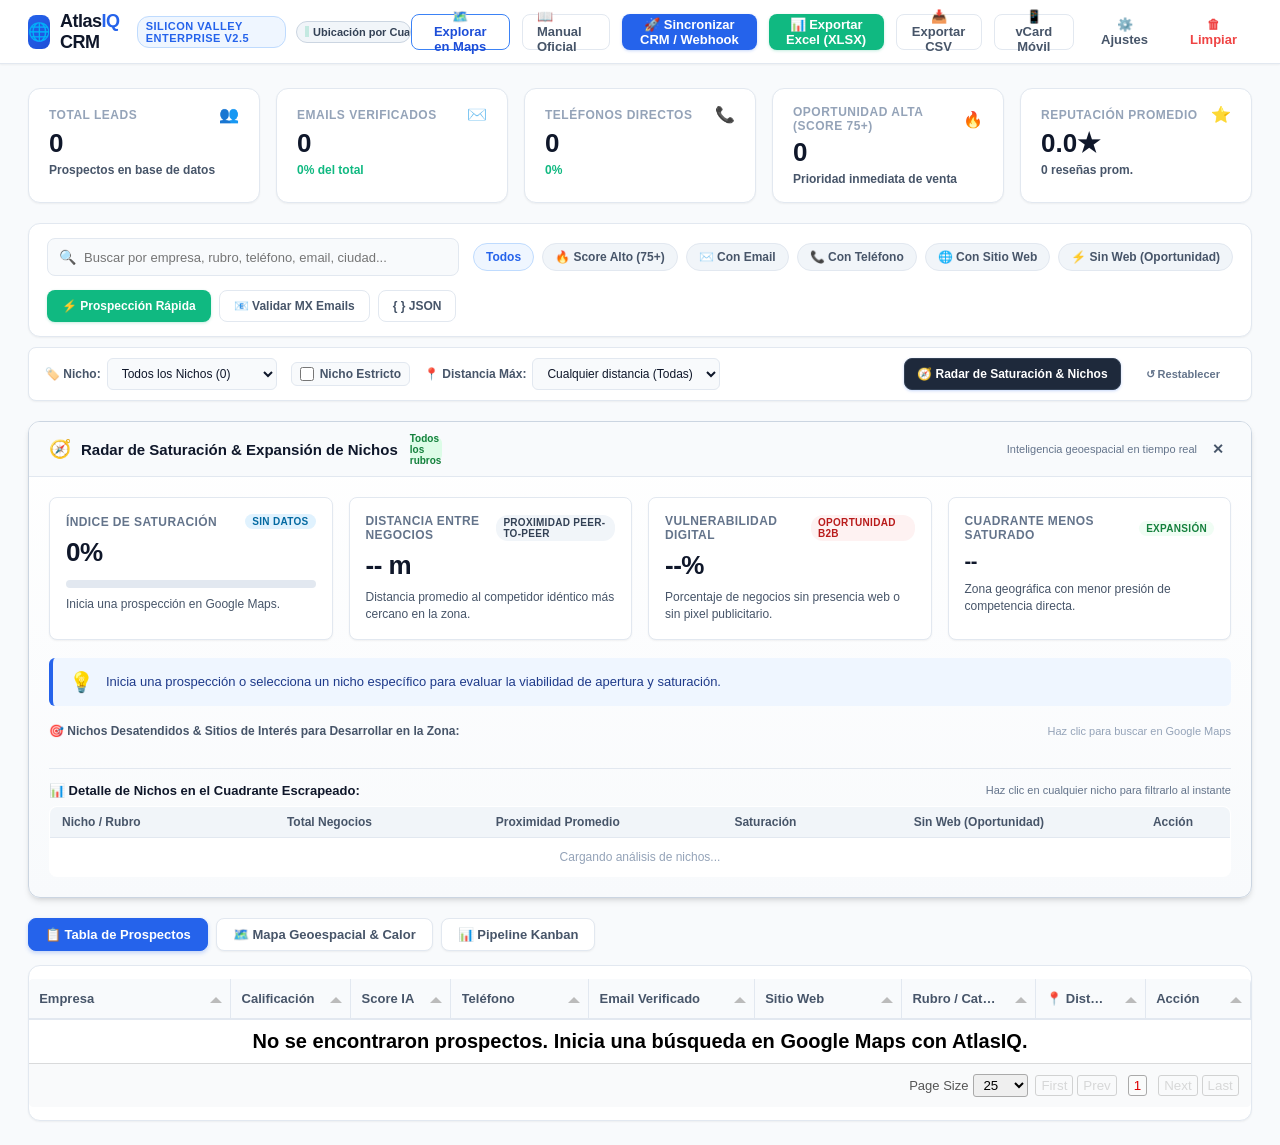
==== dashboard.html @ 6f446b25 "feat(crm): implement 5 enterprise features (leaflet map, kanban pipeline, speed outreach queue, live" ====
<!DOCTYPE html>
<html lang="es">

<head>
    <meta charset="utf-8" />
    <meta name="viewport" content="width=device-width, initial-scale=1.0" />
    <title>AtlasIQ Enterprise CRM – Silicon Valley Grade B2B Intelligence</title>
    <link href="lib/tabulator/css/semantic-ui/tabulator_semantic-ui.min.css" rel="stylesheet" />
    <link href="lib/leaflet/leaflet.css" rel="stylesheet" />
    <link href="css/dashboard.css" rel="stylesheet" />
    <script src="lib/jquery-3.1.1.min.js"></script>
    <script src="lib/tabulator/js/tabulator.min.js"></script>
    <script src="lib/xlsx.full.min.js"></script>
    <script src="lib/leaflet/leaflet.js"></script>
    <script src="lib/leaflet/leaflet-heat.js"></script>
    <script src="lib/jspdf/jspdf.umd.min.js"></script>
    <script src="js/util.js"></script>
</head>

<body>
    <!-- TOP NAVBAR -->
    <header class="tl-navbar">
        <div class="tl-nav-brand">
            <div class="tl-brand-icon">🌐</div>
            <div class="tl-brand-title">Atlas<span>IQ</span> CRM</div>
            <span class="tl-nav-badge">Silicon Valley Enterprise v2.5</span>
            <div class="tl-user-location-badge" id="header-user-location" title="Ubicación geográfica detectada">
                <span class="tl-loc-dot"></span>
                <span id="user-location-text">Detectando ubicación...</span>
            </div>
        </div>
        <div class="tl-nav-actions">
            <button id="btn-open-maps-search" class="tl-btn tl-btn-outline" style="border-color: #3b82f6; color: #1d4ed8;" title="Abrir Google Maps para prospectar en esta zona">
                🗺️ Explorar en Maps
            </button>
            <a href="index.html" target="_blank" class="tl-btn tl-btn-outline" style="text-decoration: none;" title="Abrir Guía y Manual Oficial">
                📖 Manual Oficial
            </a>
            <button id="btn-sync-webhook" class="tl-btn tl-btn-primary" title="Enviar prospectos a Zapier / Make / HubSpot">
                🚀 Sincronizar CRM / Webhook
            </button>
            <button id="btn-export-xlsx" class="tl-btn tl-btn-success">
                📊 Exportar Excel (XLSX)
            </button>
            <button id="btn-export-csv" class="tl-btn tl-btn-outline">
                📥 Exportar CSV
            </button>
            <button id="btn-export-vcard" class="tl-btn tl-btn-outline" title="Exportar contactos a la agenda del móvil (.vcf)">
                📱 vCard Móvil
            </button>
            <button id="btn-settings" class="tl-btn tl-btn-ghost" title="Configurar Webhook y Ajustes">
                ⚙️ Ajustes
            </button>
            <button id="btn-clear-data" class="tl-btn tl-btn-ghost" style="color: #ef4444;" title="Vaciar base de datos">
                🗑 Limpiar
            </button>
        </div>
    </header>

    <!-- MAIN DASHBOARD CONTENT -->
    <main class="tl-main-container">
        <!-- KPI METRICS GRID -->
        <section class="tl-kpi-grid">
            <div class="tl-kpi-card">
                <div class="tl-kpi-header">
                    <span class="tl-kpi-label">Total Leads</span>
                    <span class="tl-kpi-icon">👥</span>
                </div>
                <div class="tl-kpi-value" id="kpi-total-leads">0</div>
                <div class="tl-kpi-sub">Prospectos en base de datos</div>
            </div>

            <div class="tl-kpi-card">
                <div class="tl-kpi-header">
                    <span class="tl-kpi-label">Emails Verificados</span>
                    <span class="tl-kpi-icon">✉️</span>
                </div>
                <div class="tl-kpi-value" id="kpi-total-emails">0</div>
                <div class="tl-kpi-sub highlight" id="kpi-email-pct">0% del total</div>
            </div>

            <div class="tl-kpi-card">
                <div class="tl-kpi-header">
                    <span class="tl-kpi-label">Teléfonos Directos</span>
                    <span class="tl-kpi-icon">📞</span>
                </div>
                <div class="tl-kpi-value" id="kpi-total-phones">0</div>
                <div class="tl-kpi-sub highlight" id="kpi-phone-pct">0% con WhatsApp/Llamada</div>
            </div>

            <div class="tl-kpi-card">
                <div class="tl-kpi-header">
                    <span class="tl-kpi-label">Oportunidad Alta (Score 75+)</span>
                    <span class="tl-kpi-icon">🔥</span>
                </div>
                <div class="tl-kpi-value" id="kpi-high-score">0</div>
                <div class="tl-kpi-sub">Prioridad inmediata de venta</div>
            </div>

            <div class="tl-kpi-card">
                <div class="tl-kpi-header">
                    <span class="tl-kpi-label">Reputación Promedio</span>
                    <span class="tl-kpi-icon">⭐</span>
                </div>
                <div class="tl-kpi-value" id="kpi-avg-rating">0.0★</div>
                <div class="tl-kpi-sub" id="kpi-avg-reviews">0 reseñas promedio</div>
            </div>
        </section>

        <!-- TOOLBAR & FILTERS -->
        <section class="tl-toolbar">
            <div class="tl-search-box">
                <span class="tl-search-icon">🔍</span>
                <input type="text" id="filter-search" class="tl-search-input" placeholder="Buscar por empresa, rubro, teléfono, email, ciudad..." />
            </div>

            <div class="tl-filter-chips">
                <span class="tl-chip active" data-filter="all">Todos</span>
                <span class="tl-chip" data-filter="high-score">🔥 Score Alto (75+)</span>
                <span class="tl-chip" data-filter="has-email">✉️ Con Email</span>
                <span class="tl-chip" data-filter="has-phone">📞 Con Teléfono</span>
                <span class="tl-chip" data-filter="has-website">🌐 Con Sitio Web</span>
                <span class="tl-chip" data-filter="no-website">⚡ Sin Web (Oportunidad)</span>
            </div>

            <div class="tl-toolbar-actions">
                <button id="btn-start-speed-outreach" class="tl-btn tl-btn-success" style="height: 32px; font-size: 12px; font-weight: 700;" title="Iniciar sesión de prospección guiada por WhatsApp">
                    ⚡ Prospección Rápida
                </button>
                <button id="btn-verify-all-emails" class="tl-btn tl-btn-outline" style="height: 32px; font-size: 12px;" title="Verificar servidores de correo MX de los emails en vivo ($0 DoH Cloudflare)">
                    📧 Validar MX Emails
                </button>
                <button id="btn-export-json" class="tl-btn tl-btn-outline" style="height: 32px; font-size: 12px;">
                    { } JSON
                </button>
            </div>
        </section>

        <!-- GRANULAR INTELLIGENCE FILTER ROW -->
        <section class="tl-filter-row-secondary">
            <div class="tl-filter-group-left">
                <div style="display: flex; align-items: center; gap: 6px;">
                    <label for="filter-niche" style="font-size: 12px; font-weight: 700; color: #475569;">🏷️ Nicho:</label>
                    <select id="filter-niche" class="tl-select-filter" style="min-width: 170px;">
                        <option value="all" selected>Todos los Nichos (Todos)</option>
                    </select>
                </div>

                <label class="tl-checkbox-label" title="Coincidencia estricta y exacta por rubro/categoría principal">
                    <input type="checkbox" id="check-strict-niche" />
                    <span>Nicho Estricto</span>
                </label>

                <div style="display: flex; align-items: center; gap: 6px;">
                    <label for="filter-distance" style="font-size: 12px; font-weight: 700; color: #475569;">📍 Distancia Máx:</label>
                    <select id="filter-distance" class="tl-select-filter">
                        <option value="all" selected>Cualquier distancia (Todas)</option>
                        <option value="1">&lt; 1 km (Hiper-local)</option>
                        <option value="3">&lt; 3 km (Sector)</option>
                        <option value="5">&lt; 5 km (Comuna/Zona)</option>
                        <option value="10">&lt; 10 km (Ciudad)</option>
                        <option value="25">&lt; 25 km (Metropolitano)</option>
                    </select>
                </div>
            </div>

            <div class="tl-filter-group-right">
                <button id="btn-toggle-saturation" class="tl-btn tl-btn-primary" style="height: 32px; font-size: 12px; padding: 0 12px; background: #1e293b; border-color: #334155;">
                    🧭 Radar de Saturación & Nichos
                </button>
                <button id="btn-reset-filters" class="tl-btn tl-btn-ghost" style="height: 32px; font-size: 11px; color: #64748b;" title="Restablecer todos los filtros">
                    ↺ Restablecer
                </button>
            </div>
        </section>

        <!-- MARKET SATURATION & NICHE INTELLIGENCE RADAR (COLLAPSIBLE / TOGGLEABLE) -->
        <section class="tl-saturation-section" id="market-saturation-panel">
            <div class="tl-saturation-header">
                <div class="tl-sat-title-box">
                    <span style="font-size: 18px;">🧭</span>
                    <div class="tl-sat-title">Radar de Saturación & Expansión de Nichos <span class="tl-badge-score tl-score-high" id="sat-target-badge" style="font-size: 10px; margin-left: 6px;">Todos los rubros</span></div>
                </div>
                <div style="display: flex; align-items: center; gap: 8px;">
                    <span style="font-size: 11px; color: #64748b;" id="sat-updated-label">Inteligencia geoespacial en tiempo real</span>
                    <button id="btn-close-saturation" class="tl-btn tl-btn-ghost" style="height: 26px; font-size: 14px; padding: 0 6px;">✕</button>
                </div>
            </div>

            <div class="tl-sat-body">
                <!-- METRIC CARDS -->
                <div class="tl-sat-grid">
                    <!-- Gauge Card -->
                    <div class="tl-sat-card">
                        <div class="tl-sat-card-header">
                            <span class="tl-sat-card-label">Índice de Saturación</span>
                            <span class="tl-sat-badge" id="sat-level-badge" style="background: #e0f2fe; color: #0369a1;">Analizando...</span>
                        </div>
                        <div class="tl-sat-val-lg" id="sat-score-val">--%</div>
                        <div class="tl-sat-meter-bar">
                            <div class="tl-sat-meter-fill" id="sat-meter-fill" style="width: 0%; background: #2563eb;"></div>
                        </div>
                        <div class="tl-sat-subtext" id="sat-density-sub">Calculando densidad y proximidad entre competidores...</div>
                    </div>

                    <!-- Proximity Card ("Distancia del uno al otro") -->
                    <div class="tl-sat-card">
                        <div class="tl-sat-card-header">
                            <span class="tl-sat-card-label">Distancia Entre Negocios</span>
                            <span class="tl-sat-badge" style="background: #f1f5f9; color: #334155;">Proximidad Peer-to-Peer</span>
                        </div>
                        <div class="tl-sat-val-lg" id="sat-peer-dist-val">-- m</div>
                        <div class="tl-sat-subtext" id="sat-peer-dist-sub">Distancia promedio al competidor idéntico más cercano en la zona.</div>
                    </div>

                    <!-- Digital Vulnerability Card -->
                    <div class="tl-sat-card">
                        <div class="tl-sat-card-header">
                            <span class="tl-sat-card-label">Vulnerabilidad Digital</span>
                            <span class="tl-sat-badge" style="background: #fef2f2; color: #b91c1c;">Oportunidad B2B</span>
                        </div>
                        <div class="tl-sat-val-lg" id="sat-vuln-val">--%</div>
                        <div class="tl-sat-subtext" id="sat-vuln-sub">Porcentaje de negocios sin presencia web o sin pixel publicitario.</div>
                    </div>

                    <!-- Spatial Expansion Card -->
                    <div class="tl-sat-card">
                        <div class="tl-sat-card-header">
                            <span class="tl-sat-card-label">Cuadrante Menos Saturado</span>
                            <span class="tl-sat-badge" style="background: #f0fdf4; color: #15803d;">Expansión</span>
                        </div>
                        <div class="tl-sat-val-lg" id="sat-quadrant-val" style="font-size: 20px;">--</div>
                        <div class="tl-sat-subtext" id="sat-quadrant-sub">Zona geográfica con menor presión de competencia directa.</div>
                    </div>
                </div>

                <!-- Strategic Advisory Box -->
                <div class="tl-sat-advice-box">
                    <span class="tl-sat-advice-icon">💡</span>
                    <div class="tl-sat-advice-text" id="sat-advice-text">
                        Inicia una prospección o selecciona un nicho específico para evaluar la viabilidad de apertura y saturación.
                    </div>
                </div>

                <!-- Opportunity Niches Radar -->
                <div>
                    <div style="font-size: 12px; font-weight: 700; color: #475569; margin-bottom: 6px; display: flex; align-items: center; justify-content: space-between;">
                        <span>🎯 Nichos Desatendidos & Sitios de Interés para Desarrollar en la Zona:</span>
                        <span style="font-size: 11px; color: #94a3b8; font-weight: normal;">Haz clic para buscar en Google Maps</span>
                    </div>
                    <div class="tl-opportunity-chips" id="sat-opportunity-chips">
                        <!-- Injected via JS -->
                    </div>
                </div>

                <!-- DETAILED NICHE BREAKDOWN TABLE IN CRM -->
                <div style="margin-top: 6px; border-top: 1px solid var(--border-color); padding-top: 14px;">
                    <div style="font-size: 13px; font-weight: 800; color: #0f172a; margin-bottom: 8px; display: flex; align-items: center; justify-content: space-between;">
                        <span>📊 Detalle de Nichos en el Cuadrante Escrapeado:</span>
                        <span style="font-size: 11px; color: #64748b; font-weight: normal;">Haz clic en cualquier nicho para filtrarlo al instante</span>
                    </div>
                    <div id="sat-niche-breakdown-container" style="overflow-x: auto;">
                        <table style="width: 100%; border-collapse: collapse; font-size: 12px; background: #fff; border-radius: 8px; overflow: hidden; border: 1px solid var(--border-color);">
                            <thead>
                                <tr style="background: #f1f5f9; text-align: left; color: #475569; font-weight: 700; border-bottom: 1px solid var(--border-color);">
                                    <th style="padding: 8px 12px;">Nicho / Rubro</th>
                                    <th style="padding: 8px 12px; text-align: center;">Total Negocios</th>
                                    <th style="padding: 8px 12px; text-align: center;">Proximidad Promedio</th>
                                    <th style="padding: 8px 12px; text-align: center;">Saturación</th>
                                    <th style="padding: 8px 12px; text-align: center;">Sin Web (Oportunidad)</th>
                                    <th style="padding: 8px 12px; text-align: center;">Acción</th>
                                </tr>
                            </thead>
                            <tbody id="sat-niche-tbody">
                                <tr><td colspan="6" style="padding: 12px; text-align: center; color: #94a3b8;">Cargando análisis de nichos...</td></tr>
                            </tbody>
                        </table>
                    </div>
                </div>
            </div>
        </section>

        <!-- FILTER SAFETY BANNER -->
        <div class="tl-filter-alert-banner" id="filter-reset-banner">
            <div>
                ⚠️ <strong>Filtros activos:</strong> Mostrando <span id="banner-filtered-count">0</span> de <span id="banner-total-count">0</span> prospectos. Si no ves los prospectos deseados, restablece los filtros.
            </div>
            <button id="banner-btn-reset" class="tl-btn tl-btn-outline" style="height: 26px; font-size: 11px; padding: 0 10px; border-color: #f59e0b; color: #b45309;">
                Restablecer Filtros
            </button>
        </div>

        <!-- VIEW NAVIGATION TABS -->
        <section class="tl-view-tabs" style="display: flex; gap: 8px; margin-bottom: -6px;">
            <button class="tl-view-tab active" id="tab-view-table">
                📋 Tabla de Prospectos
            </button>
            <button class="tl-view-tab" id="tab-view-map">
                🗺️ Mapa Geoespacial & Calor
            </button>
            <button class="tl-view-tab" id="tab-view-kanban">
                📊 Pipeline Kanban
            </button>
        </section>

        <!-- DATA TABLE VIEW -->
        <section class="tl-table-card" id="view-section-table">
            <div id="example-table"></div>
        </section>

        <!-- INTERACTIVE GEOMAP VIEW -->
        <section class="tl-map-card" id="view-section-map" style="display: none; background: #fff; border-radius: var(--radius-lg); border: 1.5px solid var(--border-color); padding: 16px; box-shadow: var(--shadow-md); position: relative;">
            <div style="display: flex; align-items: center; justify-content: space-between; margin-bottom: 12px; flex-wrap: wrap; gap: 10px;">
                <div style="display: flex; align-items: center; gap: 8px;">
                    <span style="font-size: 18px;">🗺️</span>
                    <strong style="font-size: 15px; color: #0f172a;">Radar Geoespacial y Concentración de Clientes</strong>
                    <span class="tl-badge-score tl-score-high" id="map-counter-badge" style="font-size: 11px;">0 Pines en mapa</span>
                </div>
                <div style="display: flex; align-items: center; gap: 12px;">
                    <label class="tl-checkbox-label" style="background: #fff;">
                        <input type="checkbox" id="check-map-heatmap" checked />
                        <span>🔥 Capa de Calor (Densidad)</span>
                    </label>
                    <label class="tl-checkbox-label" style="background: #fff;">
                        <input type="checkbox" id="check-map-markers" checked />
                        <span>📍 Pines de Prospectos</span>
                    </label>
                    <button id="btn-map-recenter" class="tl-btn tl-btn-outline" style="height: 30px; font-size: 12px; padding: 0 10px;">
                        🎯 Centrar en Zona
                    </button>
                </div>
            </div>
            <div id="atlasiq-map" style="height: 600px; width: 100%; border-radius: var(--radius-md); border: 1px solid var(--border-color); z-index: 10;"></div>
            <div style="display: flex; align-items: center; justify-content: space-between; margin-top: 10px; font-size: 11px; color: #64748b;">
                <div>
                    <strong>Leyenda de Oportunidad:</strong> 
                    <span style="color: #10b981; font-weight: 700; margin-left: 6px;">🟢 Score Alto (75+)</span> · 
                    <span style="color: #f59e0b; font-weight: 700; margin-left: 6px;">🟡 Score Medio (45-74)</span> · 
                    <span style="color: #64748b; font-weight: 700; margin-left: 6px;">⚪ Score Bajo (&lt;45)</span>
                </div>
                <div>Haz clic en cualquier pin para ver el diagnóstico y abrir WhatsApp</div>
            </div>
        </section>

        <!-- PIPELINE KANBAN VIEW -->
        <section class="tl-kanban-card" id="view-section-kanban" style="display: none; background: #fff; border-radius: var(--radius-lg); border: 1.5px solid var(--border-color); padding: 18px; box-shadow: var(--shadow-md);">
            <div style="display: flex; align-items: center; justify-content: space-between; margin-bottom: 16px; flex-wrap: wrap; gap: 10px;">
                <div style="display: flex; align-items: center; gap: 8px;">
                    <span style="font-size: 18px;">📊</span>
                    <strong style="font-size: 15px; color: #0f172a;">Pipeline de Ventas y Seguimiento de Leads (Kanban)</strong>
                    <span style="font-size: 12px; color: #64748b;">Arrastra los prospectos entre columnas para actualizar su estado de venta</span>
                </div>
                <div style="display: flex; gap: 8px;">
                    <button id="btn-kanban-reset-all" class="tl-btn tl-btn-outline" style="height: 28px; font-size: 11px; color: #64748b;" title="Mover todos los prospectos de nuevo a 'Nuevo Prospecto'">
                        ↺ Reiniciar Estados
                    </button>
                </div>
            </div>

            <!-- KANBAN BOARD COLUMNS -->
            <div class="tl-kanban-board" id="atlasiq-kanban-board">
                <!-- Column 1: Nuevo -->
                <div class="tl-kanban-col" data-stage="nuevo">
                    <div class="tl-kanban-col-header" style="border-top: 3px solid #3b82f6;">
                        <div style="display: flex; align-items: center; gap: 6px;">
                            <span>📥</span>
                            <span class="tl-kanban-col-title">Nuevo Prospecto</span>
                        </div>
                        <span class="tl-kanban-count" id="kanban-count-nuevo">0</span>
                    </div>
                    <div class="tl-kanban-cards-container" id="kanban-cards-nuevo" data-stage="nuevo"></div>
                </div>

                <!-- Column 2: Contactado -->
                <div class="tl-kanban-col" data-stage="contactado">
                    <div class="tl-kanban-col-header" style="border-top: 3px solid #f59e0b;">
                        <div style="display: flex; align-items: center; gap: 6px;">
                            <span>💬</span>
                            <span class="tl-kanban-col-title">Contactado</span>
                        </div>
                        <span class="tl-kanban-count" id="kanban-count-contactado">0</span>
                    </div>
                    <div class="tl-kanban-cards-container" id="kanban-cards-contactado" data-stage="contactado"></div>
                </div>

                <!-- Column 3: En Negociación -->
                <div class="tl-kanban-col" data-stage="negociacion">
                    <div class="tl-kanban-col-header" style="border-top: 3px solid #8b5cf6;">
                        <div style="display: flex; align-items: center; gap: 6px;">
                            <span>🤝</span>
                            <span class="tl-kanban-col-title">En Negociación</span>
                        </div>
                        <span class="tl-kanban-count" id="kanban-count-negociacion">0</span>
                    </div>
                    <div class="tl-kanban-cards-container" id="kanban-cards-negociacion" data-stage="negociacion"></div>
                </div>

                <!-- Column 4: Cerrado / Ganado -->
                <div class="tl-kanban-col" data-stage="ganado">
                    <div class="tl-kanban-col-header" style="border-top: 3px solid #10b981;">
                        <div style="display: flex; align-items: center; gap: 6px;">
                            <span>🎉</span>
                            <span class="tl-kanban-col-title">Cliente Ganado</span>
                        </div>
                        <span class="tl-kanban-count" id="kanban-count-ganado">0</span>
                    </div>
                    <div class="tl-kanban-cards-container" id="kanban-cards-ganado" data-stage="ganado"></div>
                </div>

                <!-- Column 5: Descartado -->
                <div class="tl-kanban-col" data-stage="descartado">
                    <div class="tl-kanban-col-header" style="border-top: 3px solid #ef4444;">
                        <div style="display: flex; align-items: center; gap: 6px;">
                            <span>❌</span>
                            <span class="tl-kanban-col-title">Descartado</span>
                        </div>
                        <span class="tl-kanban-count" id="kanban-count-descartado">0</span>
                    </div>
                    <div class="tl-kanban-cards-container" id="kanban-cards-descartado" data-stage="descartado"></div>
                </div>
            </div>
        </section>
    </main>

    <!-- LEAD INSPECTOR DRAWER (SLIDE-OVER) -->
    <div class="tl-drawer-overlay" id="lead-drawer-overlay">
        <aside class="tl-drawer" id="lead-drawer">
            <div class="tl-drawer-header">
                <div>
                    <h2 class="tl-drawer-title" id="drawer-lead-name">Nombre de la Empresa</h2>
                    <span class="tl-rating-pill" id="drawer-lead-rating">4.8★ (120 reseñas)</span>
                </div>
                <button class="tl-drawer-close" id="drawer-close-btn">&times;</button>
            </div>

            <div class="tl-drawer-body">
                <!-- AI OPPORTUNITY CARD -->
                <div class="tl-detail-card" style="border-left: 4px solid #2563eb;">
                    <div class="tl-detail-title">
                        <span>🤖 Diagnóstico de Oportunidad IA</span>
                    </div>
                    <div class="tl-detail-row">
                        <span class="tl-detail-label">Score de Prospección:</span>
                        <span class="tl-badge-score tl-score-high" id="drawer-ai-score">85</span>
                    </div>
                    <div class="tl-detail-row">
                        <span class="tl-detail-label">Prioridad de Contacto:</span>
                        <span class="tl-detail-val" id="drawer-ai-priority">Alta</span>
                    </div>
                    <div class="tl-detail-row" style="flex-direction: column; align-items: flex-start; gap: 4px;">
                        <span class="tl-detail-label">Oportunidades Detectadas:</span>
                        <div id="drawer-ai-opps" style="margin-top: 4px;"></div>
                    </div>
                </div>

                <!-- CONTACT & PROFILE -->
                <div class="tl-detail-card">
                    <div class="tl-detail-title">
                        <span>📞 Canales de Contacto Directo</span>
                    </div>
                    <div class="tl-detail-row">
                        <span class="tl-detail-label">Rubro / Nicho:</span>
                        <span class="tl-detail-val" id="drawer-category">-</span>
                    </div>
                    <div class="tl-detail-row">
                        <span class="tl-detail-label">📍 Distancia:</span>
                        <span class="tl-detail-val" id="drawer-distance">-</span>
                    </div>
                    <div class="tl-detail-row">
                        <span class="tl-detail-label">👥 Competidor más cercano:</span>
                        <span class="tl-detail-val" id="drawer-nearest-peer">-</span>
                    </div>
                    <div class="tl-detail-row">
                        <span class="tl-detail-label">Teléfono:</span>
                        <span class="tl-detail-val" id="drawer-phone">-</span>
                    </div>
                    <div class="tl-detail-row">
                        <span class="tl-detail-label">WhatsApp Directo:</span>
                        <span id="drawer-whatsapp-btn">-</span>
                    </div>
                    <div class="tl-detail-row">
                        <span class="tl-detail-label">Email Verificado:</span>
                        <div style="display: flex; align-items: center;">
                            <span class="tl-detail-val" id="drawer-email">-</span>
                            <span id="drawer-email-mx" style="margin-left: 6px;"></span>
                        </div>
                    </div>
                    <div class="tl-detail-row">
                        <span class="tl-detail-label">Sitio Web:</span>
                        <span class="tl-detail-val"><a href="#" id="drawer-website" target="_blank">-</a></span>
                    </div>
                    <div class="tl-detail-row">
                        <span class="tl-detail-label">Dirección:</span>
                        <span class="tl-detail-val" id="drawer-address" style="max-width: 60%;">-</span>
                    </div>
                </div>

                <!-- SOCIAL & TECH STACK -->
                <div class="tl-detail-card">
                    <div class="tl-detail-title">
                        <span>🌐 Redes Sociales y Tecnología</span>
                    </div>
                    <div class="tl-detail-row">
                        <span class="tl-detail-label">Tech Stack Detectado:</span>
                        <span class="tl-detail-val" id="drawer-tech">No detectado</span>
                    </div>
                    <div class="tl-detail-row">
                        <span class="tl-detail-label">Redes Sociales:</span>
                        <div id="drawer-socials" style="display: flex; gap: 8px;"></div>
                    </div>
                </div>

                <!-- OUTREACH PITCH & GEMINI AI GENERATOR -->
                <div class="tl-detail-card">
                    <div class="tl-detail-title">
                        <span>⚡ Propuestas de Venta & Auditoría IA</span>
                    </div>
                    <div class="tl-pitch-tabs">
                        <button class="tl-pitch-tab active" id="tab-pitch-wa" data-channel="whatsapp">WhatsApp</button>
                        <button class="tl-pitch-tab" id="tab-pitch-email" data-channel="email">Email Frío</button>
                        <button class="tl-pitch-tab" id="tab-pitch-gemini" data-channel="gemini" style="background: linear-gradient(135deg, #eff6ff, #dbeafe); color: #1e40af; border: 1px solid #bfdbfe;">✨ Gemini IA en Vivo</button>
                    </div>
                    <div class="tl-pitch-box" id="drawer-pitch-text">Cargando propuesta...</div>
                    <div id="gemini-controls" style="display: none; margin-top: 8px;">
                        <button class="tl-btn tl-btn-primary" id="btn-ai-generate-pitch" style="width: 100%;">
                            ✨ Generar Auditoría y Guión con Gemini
                        </button>
                    </div>
                    <div style="display: flex; gap: 8px; margin-top: 8px;" id="standard-pitch-actions">
                        <button class="tl-btn tl-btn-primary" id="btn-copy-pitch" style="flex: 1;">
                            📋 Copiar Mensaje
                        </button>
                        <a href="#" target="_blank" class="tl-btn tl-btn-success" id="btn-send-wa" style="flex: 1;">
                            💬 Abrir WhatsApp
                        </a>
                    </div>
                    <button id="btn-download-pdf-audit" class="tl-btn tl-btn-outline" style="width: 100%; margin-top: 10px; border-color: #0f172a; color: #0f172a; font-weight: 700; display: flex; align-items: center; justify-content: center; gap: 8px;" title="Generar informe ejecutivo de auditoría en PDF de marca blanca">
                        📄 Descargar Auditoría PDF (Marca Blanca)
                    </button>
                </div>
            </div>
        </aside>
    </div>

    <!-- SETTINGS / WEBHOOK MODAL -->
    <div class="tl-modal" id="settings-modal">
        <h3 style="font-size: 16px; font-weight: 800;">⚙️ Configuración de AtlasIQ Enterprise</h3>
        
        <div>
            <label style="font-size: 12px; font-weight: 600; color: #475569; display: block; margin-bottom: 4px;">
                URL de Webhook (Zapier / Make / n8n / HubSpot):
            </label>
            <input type="url" id="setting-webhook-url" class="tl-search-input" placeholder="https://hook.eu1.make.com/..." />
            <small style="font-size: 11px; color: #64748b; margin-top: 4px; display: block;">
                Los prospectos se enviarán en formato JSON limpio con todos sus atributos.
            </small>
        </div>

        <div style="margin-top: 10px;">
            <label style="font-size: 12px; font-weight: 600; color: #475569; display: block; margin-bottom: 4px;">
                Google Gemini API Key (Opcional para IA en vivo):
            </label>
            <input type="password" id="setting-gemini-key" class="tl-search-input" placeholder="AIzaSy..." />
            <small style="font-size: 11px; color: #64748b; margin-top: 4px; display: block;">
                Permite redactar diagnósticos estratégicos y guiones de venta hiperpersonalizados en 1 clic.
            </small>
        </div>

        <div style="display: flex; justify-content: flex-end; gap: 10px; margin-top: 14px;">
            <button class="tl-btn tl-btn-outline" id="btn-modal-cancel">Cancelar</button>
            <button class="tl-btn tl-btn-primary" id="btn-modal-save">Guardar Ajustes</button>
        </div>
    </div>

    <!-- SPEED OUTREACH MODAL (WHATSAPP FAST QUEUE) -->
    <div class="tl-modal" id="speed-outreach-modal" style="width: 560px;">
        <div style="display: flex; align-items: center; justify-content: space-between; border-bottom: 1px solid var(--border-color); padding-bottom: 10px;">
            <div style="display: flex; align-items: center; gap: 8px;">
                <span style="font-size: 20px;">⚡</span>
                <h3 style="font-size: 16px; font-weight: 800; color: #0f172a;">Cola de Prospección Rápida de WhatsApp</h3>
            </div>
            <span class="tl-badge-score tl-score-high" id="speed-queue-counter">0 / 0</span>
        </div>

        <div style="display: flex; flex-direction: column; gap: 12px; margin-top: 6px;">
            <!-- Current Target Lead Info -->
            <div style="background: #f8fafc; border: 1px solid var(--border-color); border-radius: 8px; padding: 12px;">
                <div style="display: flex; align-items: flex-start; justify-content: space-between;">
                    <div>
                        <h4 id="speed-lead-name" style="font-size: 15px; font-weight: 800; color: #0f172a;">Empresa</h4>
                        <div id="speed-lead-meta" style="font-size: 11px; color: #64748b; margin-top: 2px;">Categoría · Distancia</div>
                    </div>
                    <span id="speed-lead-score" class="tl-badge-score tl-score-high">85</span>
                </div>
                <div style="margin-top: 8px; font-size: 12px; color: #334155;">
                    📞 Teléfono: <strong id="speed-lead-phone">-</strong>
                </div>
            </div>

            <!-- Pitch Preview Box -->
            <div>
                <label style="font-size: 12px; font-weight: 700; color: #475569; display: block; margin-bottom: 4px;">
                    Mensaje Personalizado de Apertura:
                </label>
                <div class="tl-pitch-box" id="speed-pitch-box" style="max-height: 140px; font-size: 12px;"></div>
            </div>

            <!-- Progress Bar -->
            <div class="tl-sat-meter-bar" style="height: 6px;">
                <div class="tl-sat-meter-fill" id="speed-progress-fill" style="width: 0%; background: var(--success);"></div>
            </div>

            <!-- Action Buttons -->
            <div style="display: flex; justify-content: space-between; align-items: center; margin-top: 4px;">
                <button id="btn-speed-close" class="tl-btn tl-btn-ghost" style="font-size: 12px;">
                    Cerrar
                </button>
                <div style="display: flex; gap: 8px;">
                    <button id="btn-speed-skip" class="tl-btn tl-btn-outline" style="font-size: 12px;">
                        ⏩ Saltar
                    </button>
                    <button id="btn-speed-send-next" class="tl-btn tl-btn-success" style="font-size: 12px; padding: 0 16px;">
                        🚀 Enviar WhatsApp y Avanzar ➔
                    </button>
                </div>
            </div>
        </div>
    </div>

    <!-- MODAL BACKDROP -->
    <div class="tl-modal-backdrop" id="tl-modal-backdrop"></div>

    <script src="js/dashboard.js"></script>
</body>

</html>
---- lib/leaflet/leaflet.css ----
/* required styles */

.leaflet-pane,
.leaflet-tile,
.leaflet-marker-icon,
.leaflet-marker-shadow,
.leaflet-tile-container,
.leaflet-pane > svg,
.leaflet-pane > canvas,
.leaflet-zoom-box,
.leaflet-image-layer,
.leaflet-layer {
	position: absolute;
	left: 0;
	top: 0;
	}
.leaflet-container {
	overflow: hidden;
	}
.leaflet-tile,
.leaflet-marker-icon,
.leaflet-marker-shadow {
	-webkit-user-select: none;
	   -moz-user-select: none;
	        user-select: none;
	  -webkit-user-drag: none;
	}
/* Prevents IE11 from highlighting tiles in blue */
.leaflet-tile::selection {
	background: transparent;
}
/* Safari renders non-retina tile on retina better with this, but Chrome is worse */
.leaflet-safari .leaflet-tile {
	image-rendering: -webkit-optimize-contrast;
	}
/* hack that prevents hw layers "stretching" when loading new tiles */
.leaflet-safari .leaflet-tile-container {
	width: 1600px;
	height: 1600px;
	-webkit-transform-origin: 0 0;
	}
.leaflet-marker-icon,
.leaflet-marker-shadow {
	display: block;
	}
/* .leaflet-container svg: reset svg max-width decleration shipped in Joomla! (joomla.org) 3.x */
/* .leaflet-container img: map is broken in FF if you have max-width: 100% on tiles */
.leaflet-container .leaflet-overlay-pane svg {
	max-width: none !important;
	max-height: none !important;
	}
.leaflet-container .leaflet-marker-pane img,
.leaflet-container .leaflet-shadow-pane img,
.leaflet-container .leaflet-tile-pane img,
.leaflet-container img.leaflet-image-layer,
.leaflet-container .leaflet-tile {
	max-width: none !important;
	max-height: none !important;
	width: auto;
	padding: 0;
	}

.leaflet-container img.leaflet-tile {
	/* See: https://bugs.chromium.org/p/chromium/issues/detail?id=600120 */
	mix-blend-mode: plus-lighter;
}

.leaflet-container.leaflet-touch-zoom {
	-ms-touch-action: pan-x pan-y;
	touch-action: pan-x pan-y;
	}
.leaflet-container.leaflet-touch-drag {
	-ms-touch-action: pinch-zoom;
	/* Fallback for FF which doesn't support pinch-zoom */
	touch-action: none;
	touch-action: pinch-zoom;
}
.leaflet-container.leaflet-touch-drag.leaflet-touch-zoom {
	-ms-touch-action: none;
	touch-action: none;
}
.leaflet-container {
	-webkit-tap-highlight-color: transparent;
}
.leaflet-container a {
	-webkit-tap-highlight-color: rgba(51, 181, 229, 0.4);
}
.leaflet-tile {
	filter: inherit;
	visibility: hidden;
	}
.leaflet-tile-loaded {
	visibility: inherit;
	}
.leaflet-zoom-box {
	width: 0;
	height: 0;
	-moz-box-sizing: border-box;
	     box-sizing: border-box;
	z-index: 800;
	}
/* workaround for https://bugzilla.mozilla.org/show_bug.cgi?id=888319 */
.leaflet-overlay-pane svg {
	-moz-user-select: none;
	}

.leaflet-pane         { z-index: 400; }

.leaflet-tile-pane    { z-index: 200; }
.leaflet-overlay-pane { z-index: 400; }
.leaflet-shadow-pane  { z-index: 500; }
.leaflet-marker-pane  { z-index: 600; }
.leaflet-tooltip-pane   { z-index: 650; }
.leaflet-popup-pane   { z-index: 700; }

.leaflet-map-pane canvas { z-index: 100; }
.leaflet-map-pane svg    { z-index: 200; }

.leaflet-vml-shape {
	width: 1px;
	height: 1px;
	}
.lvml {
	behavior: url(#default#VML);
	display: inline-block;
	position: absolute;
	}


/* control positioning */

.leaflet-control {
	position: relative;
	z-index: 800;
	pointer-events: visiblePainted; /* IE 9-10 doesn't have auto */
	pointer-events: auto;
	}
.leaflet-top,
.leaflet-bottom {
	position: absolute;
	z-index: 1000;
	pointer-events: none;
	}
.leaflet-top {
	top: 0;
	}
.leaflet-right {
	right: 0;
	}
.leaflet-bottom {
	bottom: 0;
	}
.leaflet-left {
	left: 0;
	}
.leaflet-control {
	float: left;
	clear: both;
	}
.leaflet-right .leaflet-control {
	float: right;
	}
.leaflet-top .leaflet-control {
	margin-top: 10px;
	}
.leaflet-bottom .leaflet-control {
	margin-bottom: 10px;
	}
.leaflet-left .leaflet-control {
	margin-left: 10px;
	}
.leaflet-right .leaflet-control {
	margin-right: 10px;
	}


/* zoom and fade animations */

.leaflet-fade-anim .leaflet-popup {
	opacity: 0;
	-webkit-transition: opacity 0.2s linear;
	   -moz-transition: opacity 0.2s linear;
	        transition: opacity 0.2s linear;
	}
.leaflet-fade-anim .leaflet-map-pane .leaflet-popup {
	opacity: 1;
	}
.leaflet-zoom-animated {
	-webkit-transform-origin: 0 0;
	    -ms-transform-origin: 0 0;
	        transform-origin: 0 0;
	}
svg.leaflet-zoom-animated {
	will-change: transform;
}

.leaflet-zoom-anim .leaflet-zoom-animated {
	-webkit-transition: -webkit-transform 0.25s cubic-bezier(0,0,0.25,1);
	   -moz-transition:    -moz-transform 0.25s cubic-bezier(0,0,0.25,1);
	        transition:         transform 0.25s cubic-bezier(0,0,0.25,1);
	}
.leaflet-zoom-anim .leaflet-tile,
.leaflet-pan-anim .leaflet-tile {
	-webkit-transition: none;
	   -moz-transition: none;
	        transition: none;
	}

.leaflet-zoom-anim .leaflet-zoom-hide {
	visibility: hidden;
	}


/* cursors */

.leaflet-interactive {
	cursor: pointer;
	}
.leaflet-grab {
	cursor: -webkit-grab;
	cursor:    -moz-grab;
	cursor:         grab;
	}
.leaflet-crosshair,
.leaflet-crosshair .leaflet-interactive {
	cursor: crosshair;
	}
.leaflet-popup-pane,
.leaflet-control {
	cursor: auto;
	}
.leaflet-dragging .leaflet-grab,
.leaflet-dragging .leaflet-grab .leaflet-interactive,
.leaflet-dragging .leaflet-marker-draggable {
	cursor: move;
	cursor: -webkit-grabbing;
	cursor:    -moz-grabbing;
	cursor:         grabbing;
	}

/* marker & overlays interactivity */
.leaflet-marker-icon,
.leaflet-marker-shadow,
.leaflet-image-layer,
.leaflet-pane > svg path,
.leaflet-tile-container {
	pointer-events: none;
	}

.leaflet-marker-icon.leaflet-interactive,
.leaflet-image-layer.leaflet-interactive,
.leaflet-pane > svg path.leaflet-interactive,
svg.leaflet-image-layer.leaflet-interactive path {
	pointer-events: visiblePainted; /* IE 9-10 doesn't have auto */
	pointer-events: auto;
	}

/* visual tweaks */

.leaflet-container {
	background: #ddd;
	outline-offset: 1px;
	}
.leaflet-container a {
	color: #0078A8;
	}
.leaflet-zoom-box {
	border: 2px dotted #38f;
	background: rgba(255,255,255,0.5);
	}


/* general typography */
.leaflet-container {
	font-family: "Helvetica Neue", Arial, Helvetica, sans-serif;
	font-size: 12px;
	font-size: 0.75rem;
	line-height: 1.5;
	}


/* general toolbar styles */

.leaflet-bar {
	box-shadow: 0 1px 5px rgba(0,0,0,0.65);
	border-radius: 4px;
	}
.leaflet-bar a {
	background-color: #fff;
	border-bottom: 1px solid #ccc;
	width: 26px;
	height: 26px;
	line-height: 26px;
	display: block;
	text-align: center;
	text-decoration: none;
	color: black;
	}
.leaflet-bar a,
.leaflet-control-layers-toggle {
	background-position: 50% 50%;
	background-repeat: no-repeat;
	display: block;
	}
.leaflet-bar a:hover,
.leaflet-bar a:focus {
	background-color: #f4f4f4;
	}
.leaflet-bar a:first-child {
	border-top-left-radius: 4px;
	border-top-right-radius: 4px;
	}
.leaflet-bar a:last-child {
	border-bottom-left-radius: 4px;
	border-bottom-right-radius: 4px;
	border-bottom: none;
	}
.leaflet-bar a.leaflet-disabled {
	cursor: default;
	background-color: #f4f4f4;
	color: #bbb;
	}

.leaflet-touch .leaflet-bar a {
	width: 30px;
	height: 30px;
	line-height: 30px;
	}
.leaflet-touch .leaflet-bar a:first-child {
	border-top-left-radius: 2px;
	border-top-right-radius: 2px;
	}
.leaflet-touch .leaflet-bar a:last-child {
	border-bottom-left-radius: 2px;
	border-bottom-right-radius: 2px;
	}

/* zoom control */

.leaflet-control-zoom-in,
.leaflet-control-zoom-out {
	font: bold 18px 'Lucida Console', Monaco, monospace;
	text-indent: 1px;
	}

.leaflet-touch .leaflet-control-zoom-in, .leaflet-touch .leaflet-control-zoom-out  {
	font-size: 22px;
	}


/* layers control */

.leaflet-control-layers {
	box-shadow: 0 1px 5px rgba(0,0,0,0.4);
	background: #fff;
	border-radius: 5px;
	}
.leaflet-control-layers-toggle {
	background-image: url(images/layers.png);
	width: 36px;
	height: 36px;
	}
.leaflet-retina .leaflet-control-layers-toggle {
	background-image: url(images/layers-2x.png);
	background-size: 26px 26px;
	}
.leaflet-touch .leaflet-control-layers-toggle {
	width: 44px;
	height: 44px;
	}
.leaflet-control-layers .leaflet-control-layers-list,
.leaflet-control-layers-expanded .leaflet-control-layers-toggle {
	display: none;
	}
.leaflet-control-layers-expanded .leaflet-control-layers-list {
	display: block;
	position: relative;
	}
.leaflet-control-layers-expanded {
	padding: 6px 10px 6px 6px;
	color: #333;
	background: #fff;
	}
.leaflet-control-layers-scrollbar {
	overflow-y: scroll;
	overflow-x: hidden;
	padding-right: 5px;
	}
.leaflet-control-layers-selector {
	margin-top: 2px;
	position: relative;
	top: 1px;
	}
.leaflet-control-layers label {
	display: block;
	font-size: 13px;
	font-size: 1.08333em;
	}
.leaflet-control-layers-separator {
	height: 0;
	border-top: 1px solid #ddd;
	margin: 5px -10px 5px -6px;
	}

/* Default icon URLs */
.leaflet-default-icon-path { /* used only in path-guessing heuristic, see L.Icon.Default */
	background-image: url(images/marker-icon.png);
	}


/* attribution and scale controls */

.leaflet-container .leaflet-control-attribution {
	background: #fff;
	background: rgba(255, 255, 255, 0.8);
	margin: 0;
	}
.leaflet-control-attribution,
.leaflet-control-scale-line {
	padding: 0 5px;
	color: #333;
	line-height: 1.4;
	}
.leaflet-control-attribution a {
	text-decoration: none;
	}
.leaflet-control-attribution a:hover,
.leaflet-control-attribution a:focus {
	text-decoration: underline;
	}
.leaflet-attribution-flag {
	display: inline !important;
	vertical-align: baseline !important;
	width: 1em;
	height: 0.6669em;
	}
.leaflet-left .leaflet-control-scale {
	margin-left: 5px;
	}
.leaflet-bottom .leaflet-control-scale {
	margin-bottom: 5px;
	}
.leaflet-control-scale-line {
	border: 2px solid #777;
	border-top: none;
	line-height: 1.1;
	padding: 2px 5px 1px;
	white-space: nowrap;
	-moz-box-sizing: border-box;
	     box-sizing: border-box;
	background: rgba(255, 255, 255, 0.8);
	text-shadow: 1px 1px #fff;
	}
.leaflet-control-scale-line:not(:first-child) {
	border-top: 2px solid #777;
	border-bottom: none;
	margin-top: -2px;
	}
.leaflet-control-scale-line:not(:first-child):not(:last-child) {
	border-bottom: 2px solid #777;
	}

.leaflet-touch .leaflet-control-attribution,
.leaflet-touch .leaflet-control-layers,
.leaflet-touch .leaflet-bar {
	box-shadow: none;
	}
.leaflet-touch .leaflet-control-layers,
.leaflet-touch .leaflet-bar {
	border: 2px solid rgba(0,0,0,0.2);
	background-clip: padding-box;
	}


/* popup */

.leaflet-popup {
	position: absolute;
	text-align: center;
	margin-bottom: 20px;
	}
.leaflet-popup-content-wrapper {
	padding: 1px;
	text-align: left;
	border-radius: 12px;
	}
.leaflet-popup-content {
	margin: 13px 24px 13px 20px;
	line-height: 1.3;
	font-size: 13px;
	font-size: 1.08333em;
	min-height: 1px;
	}
.leaflet-popup-content p {
	margin: 17px 0;
	margin: 1.3em 0;
	}
.leaflet-popup-tip-container {
	width: 40px;
	height: 20px;
	position: absolute;
	left: 50%;
	margin-top: -1px;
	margin-left: -20px;
	overflow: hidden;
	pointer-events: none;
	}
.leaflet-popup-tip {
	width: 17px;
	height: 17px;
	padding: 1px;

	margin: -10px auto 0;
	pointer-events: auto;

	-webkit-transform: rotate(45deg);
	   -moz-transform: rotate(45deg);
	    -ms-transform: rotate(45deg);
	        transform: rotate(45deg);
	}
.leaflet-popup-content-wrapper,
.leaflet-popup-tip {
	background: white;
	color: #333;
	box-shadow: 0 3px 14px rgba(0,0,0,0.4);
	}
.leaflet-container a.leaflet-popup-close-button {
	position: absolute;
	top: 0;
	right: 0;
	border: none;
	text-align: center;
	width: 24px;
	height: 24px;
	font: 16px/24px Tahoma, Verdana, sans-serif;
	color: #757575;
	text-decoration: none;
	background: transparent;
	}
.leaflet-container a.leaflet-popup-close-button:hover,
.leaflet-container a.leaflet-popup-close-button:focus {
	color: #585858;
	}
.leaflet-popup-scrolled {
	overflow: auto;
	}

.leaflet-oldie .leaflet-popup-content-wrapper {
	-ms-zoom: 1;
	}
.leaflet-oldie .leaflet-popup-tip {
	width: 24px;
	margin: 0 auto;

	-ms-filter: "progid:DXImageTransform.Microsoft.Matrix(M11=0.70710678, M12=0.70710678, M21=-0.70710678, M22=0.70710678)";
	filter: progid:DXImageTransform.Microsoft.Matrix(M11=0.70710678, M12=0.70710678, M21=-0.70710678, M22=0.70710678);
	}

.leaflet-oldie .leaflet-control-zoom,
.leaflet-oldie .leaflet-control-layers,
.leaflet-oldie .leaflet-popup-content-wrapper,
.leaflet-oldie .leaflet-popup-tip {
	border: 1px solid #999;
	}


/* div icon */

.leaflet-div-icon {
	background: #fff;
	border: 1px solid #666;
	}


/* Tooltip */
/* Base styles for the element that has a tooltip */
.leaflet-tooltip {
	position: absolute;
	padding: 6px;
	background-color: #fff;
	border: 1px solid #fff;
	border-radius: 3px;
	color: #222;
	white-space: nowrap;
	-webkit-user-select: none;
	-moz-user-select: none;
	-ms-user-select: none;
	user-select: none;
	pointer-events: none;
	box-shadow: 0 1px 3px rgba(0,0,0,0.4);
	}
.leaflet-tooltip.leaflet-interactive {
	cursor: pointer;
	pointer-events: auto;
	}
.leaflet-tooltip-top:before,
.leaflet-tooltip-bottom:before,
.leaflet-tooltip-left:before,
.leaflet-tooltip-right:before {
	position: absolute;
	pointer-events: none;
	border: 6px solid transparent;
	background: transparent;
	content: "";
	}

/* Directions */

.leaflet-tooltip-bottom {
	margin-top: 6px;
}
.leaflet-tooltip-top {
	margin-top: -6px;
}
.leaflet-tooltip-bottom:before,
.leaflet-tooltip-top:before {
	left: 50%;
	margin-left: -6px;
	}
.leaflet-tooltip-top:before {
	bottom: 0;
	margin-bottom: -12px;
	border-top-color: #fff;
	}
.leaflet-tooltip-bottom:before {
	top: 0;
	margin-top: -12px;
	margin-left: -6px;
	border-bottom-color: #fff;
	}
.leaflet-tooltip-left {
	margin-left: -6px;
}
.leaflet-tooltip-right {
	margin-left: 6px;
}
.leaflet-tooltip-left:before,
.leaflet-tooltip-right:before {
	top: 50%;
	margin-top: -6px;
	}
.leaflet-tooltip-left:before {
	right: 0;
	margin-right: -12px;
	border-left-color: #fff;
	}
.leaflet-tooltip-right:before {
	left: 0;
	margin-left: -12px;
	border-right-color: #fff;
	}

/* Printing */

@media print {
	/* Prevent printers from removing background-images of controls. */
	.leaflet-control {
		-webkit-print-color-adjust: exact;
		print-color-adjust: exact;
		}
	}
---- css/dashboard.css ----
/* === AtlasIQ Enterprise CRM Dashboard - Silicon Valley UI === */
:root {
    --bg-main: #f8fafc;
    --bg-card: #ffffff;
    --border-color: #e2e8f0;
    --primary: #2563eb;
    --primary-hover: #1d4ed8;
    --primary-light: #eff6ff;
    --success: #10b981;
    --success-light: #ecfdf5;
    --warning: #f59e0b;
    --warning-light: #fffbeb;
    --danger: #ef4444;
    --text-primary: #0f172a;
    --text-secondary: #475569;
    --text-muted: #94a3b8;
    --radius-lg: 12px;
    --radius-md: 8px;
    --radius-sm: 6px;
    --shadow-sm: 0 1px 2px 0 rgba(0, 0, 0, 0.05);
    --shadow-md: 0 4px 6px -1px rgba(0, 0, 0, 0.1), 0 2px 4px -2px rgba(0, 0, 0, 0.1);
    --shadow-xl: 0 20px 25px -5px rgba(0, 0, 0, 0.1), 0 8px 10px -6px rgba(0, 0, 0, 0.1);
}

* {
    box-sizing: border-box;
    margin: 0;
    padding: 0;
}

body {
    background-color: var(--bg-main);
    color: var(--text-primary);
    font-family: -apple-system, BlinkMacSystemFont, "Segoe UI", Roboto, "Helvetica Neue", Arial, sans-serif;
    min-height: 100vh;
    display: flex;
    flex-direction: column;
}

/* === TOP NAVBAR === */
.tl-navbar {
    height: 64px;
    background: var(--bg-card);
    border-bottom: 1px solid var(--border-color);
    padding: 0 28px;
    display: flex;
    align-items: center;
    justify-content: space-between;
    position: sticky;
    top: 0;
    z-index: 50;
    box-shadow: var(--shadow-sm);
}

.tl-nav-brand {
    display: flex;
    align-items: center;
    gap: 10px;
}

.tl-brand-icon {
    width: 34px;
    height: 34px;
    background: linear-gradient(135deg, #2563eb, #1d4ed8);
    border-radius: 8px;
    display: flex;
    align-items: center;
    justify-content: center;
    color: #fff;
    font-size: 18px;
    font-weight: 800;
}

.tl-brand-title {
    font-size: 18px;
    font-weight: 800;
    color: var(--text-primary);
    letter-spacing: -0.5px;
}

.tl-brand-title span {
    color: var(--primary);
}

.tl-nav-badge {
    font-size: 11px;
    font-weight: 700;
    text-transform: uppercase;
    background: var(--primary-light);
    color: var(--primary);
    padding: 3px 8px;
    border-radius: 12px;
    border: 1px solid #bfdbfe;
    letter-spacing: 0.5px;
}

.tl-nav-actions {
    display: flex;
    align-items: center;
    gap: 12px;
}

/* === BUTTONS === */
.tl-btn {
    height: 36px;
    padding: 0 14px;
    border-radius: var(--radius-md);
    font-size: 13px;
    font-weight: 600;
    display: inline-flex;
    align-items: center;
    justify-content: center;
    gap: 6px;
    cursor: pointer;
    transition: all 0.15s ease;
    border: 1px solid transparent;
    text-decoration: none;
    outline: none;
    user-select: none;
}

.tl-btn-primary {
    background: var(--primary);
    color: #fff;
    box-shadow: 0 1px 3px rgba(37, 99, 235, 0.25);
}
.tl-btn-primary:hover {
    background: var(--primary-hover);
    transform: translateY(-1px);
}

.tl-btn-success {
    background: var(--success);
    color: #fff;
    box-shadow: 0 1px 3px rgba(16, 185, 129, 0.25);
}
.tl-btn-success:hover {
    filter: brightness(1.08);
    transform: translateY(-1px);
}

.tl-btn-outline {
    background: #fff;
    color: var(--text-secondary);
    border-color: var(--border-color);
}
.tl-btn-outline:hover {
    background: #f1f5f9;
    color: var(--text-primary);
    border-color: #cbd5e1;
}

.tl-btn-ghost {
    background: transparent;
    color: var(--text-secondary);
}
.tl-btn-ghost:hover {
    background: #f1f5f9;
    color: var(--text-primary);
}

/* === MAIN CONTENT LAYOUT === */
.tl-main-container {
    flex: 1;
    max-width: 1600px;
    width: 100%;
    margin: 0 auto;
    padding: 24px 28px;
    display: flex;
    flex-direction: column;
    gap: 20px;
}

/* === KPI METRICS GRID === */
.tl-kpi-grid {
    display: grid;
    grid-template-columns: repeat(auto-fit, minmax(220px, 1fr));
    gap: 16px;
}

.tl-kpi-card {
    background: var(--bg-card);
    border: 1px solid var(--border-color);
    border-radius: var(--radius-lg);
    padding: 16px 20px;
    box-shadow: var(--shadow-sm);
    display: flex;
    flex-direction: column;
    gap: 4px;
    transition: transform 0.2s, box-shadow 0.2s;
}

.tl-kpi-card:hover {
    transform: translateY(-2px);
    box-shadow: var(--shadow-md);
}

.tl-kpi-header {
    display: flex;
    align-items: center;
    justify-content: space-between;
}

.tl-kpi-label {
    font-size: 12px;
    font-weight: 700;
    color: var(--text-muted);
    text-transform: uppercase;
    letter-spacing: 0.5px;
}

.tl-kpi-icon {
    font-size: 16px;
    color: var(--text-muted);
}

.tl-kpi-value {
    font-size: 26px;
    font-weight: 800;
    color: var(--text-primary);
    line-height: 1.2;
}

.tl-kpi-sub {
    font-size: 12px;
    font-weight: 600;
    color: var(--text-secondary);
}

.tl-kpi-sub.highlight {
    color: var(--success);
}

/* === TOOLBAR & FILTERS === */
.tl-toolbar {
    background: var(--bg-card);
    border: 1px solid var(--border-color);
    border-radius: var(--radius-lg);
    padding: 14px 18px;
    box-shadow: var(--shadow-sm);
    display: flex;
    flex-wrap: wrap;
    align-items: center;
    justify-content: space-between;
    gap: 14px;
}

.tl-search-box {
    position: relative;
    flex: 1;
    min-width: 260px;
    max-width: 450px;
}

.tl-search-input {
    width: 100%;
    height: 38px;
    padding: 0 14px 0 36px;
    border-radius: var(--radius-md);
    border: 1px solid var(--border-color);
    font-size: 13px;
    color: var(--text-primary);
    background: #f8fafc;
    outline: none;
    transition: all 0.15s ease;
}

.tl-search-input:focus {
    background: #fff;
    border-color: var(--primary);
    box-shadow: 0 0 0 3px rgba(37, 99, 235, 0.12);
}

.tl-search-icon {
    position: absolute;
    left: 12px;
    top: 50%;
    transform: translateY(-50%);
    color: var(--text-muted);
    font-size: 14px;
}

.tl-filter-chips {
    display: flex;
    align-items: center;
    gap: 8px;
    flex-wrap: wrap;
}

.tl-chip {
    padding: 6px 12px;
    border-radius: 20px;
    font-size: 12px;
    font-weight: 600;
    background: #f1f5f9;
    color: var(--text-secondary);
    border: 1px solid var(--border-color);
    cursor: pointer;
    transition: all 0.15s ease;
}

.tl-chip:hover {
    background: #e2e8f0;
    color: var(--text-primary);
}

.tl-chip.active {
    background: var(--primary-light);
    color: var(--primary);
    border-color: #bfdbfe;
    font-weight: 700;
}

.tl-toolbar-actions {
    display: flex;
    align-items: center;
    gap: 8px;
}

/* === TABLE CONTAINER === */
.tl-table-card {
    background: var(--bg-card);
    border: 1px solid var(--border-color);
    border-radius: var(--radius-lg);
    box-shadow: var(--shadow-sm);
    overflow: hidden;
    display: flex;
    flex-direction: column;
}

#example-table {
    border: none;
    font-size: 13px;
    background: transparent;
}

/* Custom Tabulator overrides */
.tabulator .tabulator-header {
    background-color: #f8fafc;
    border-bottom: 2px solid var(--border-color);
    font-weight: 700;
    color: #475569;
}

.tabulator .tabulator-header .tabulator-col {
    background-color: #f8fafc;
    border-right: 1px solid var(--border-color);
}

.tabulator-row {
    border-bottom: 1px solid #f1f5f9;
    transition: background 0.15s;
    cursor: pointer;
}

.tabulator-row:hover {
    background-color: #f8fafc !important;
}

.tabulator-row.tabulator-selected {
    background-color: #eff6ff !important;
}

/* Table Custom Cell Badges */
.tl-badge-score {
    display: inline-flex;
    align-items: center;
    justify-content: center;
    width: 32px;
    height: 24px;
    border-radius: 6px;
    font-weight: 800;
    font-size: 11px;
}

.tl-score-high { background: #dcfce7; color: #15803d; }
.tl-score-med { background: #fef3c7; color: #b45309; }
.tl-score-low { background: #f1f5f9; color: #64748b; }

.tl-rating-pill {
    display: inline-flex;
    align-items: center;
    gap: 3px;
    font-weight: 700;
    color: #eab308;
    background: #fefce8;
    padding: 2px 7px;
    border-radius: 12px;
    border: 1px solid #fef08a;
    font-size: 12px;
}

.tl-opp-tag {
    font-size: 11px;
    font-weight: 600;
    padding: 2px 6px;
    border-radius: 4px;
    background: #f1f5f9;
    color: #475569;
    margin-right: 4px;
    display: inline-block;
}

/* === LEAD DETAIL DRAWER (SLIDE-OVER) === */
.tl-drawer-overlay {
    position: fixed;
    top: 0;
    left: 0;
    right: 0;
    bottom: 0;
    background: rgba(15, 23, 42, 0.4);
    backdrop-filter: blur(4px);
    z-index: 100;
    opacity: 0;
    pointer-events: none;
    transition: opacity 0.25s ease;
}

.tl-drawer-overlay.open {
    opacity: 1;
    pointer-events: auto;
}

.tl-drawer {
    position: fixed;
    top: 0;
    right: -550px;
    width: 520px;
    max-width: 90vw;
    height: 100vh;
    background: var(--bg-card);
    box-shadow: var(--shadow-xl);
    z-index: 101;
    transition: right 0.3s cubic-bezier(0.16, 1, 0.3, 1);
    display: flex;
    flex-direction: column;
}

.tl-drawer-overlay.open .tl-drawer {
    right: 0;
}

.tl-drawer-header {
    padding: 20px 24px;
    border-bottom: 1px solid var(--border-color);
    display: flex;
    align-items: center;
    justify-content: space-between;
}

.tl-drawer-title {
    font-size: 17px;
    font-weight: 800;
    color: var(--text-primary);
}

.tl-drawer-close {
    background: none;
    border: none;
    font-size: 20px;
    color: var(--text-muted);
    cursor: pointer;
    border-radius: 6px;
    padding: 4px 8px;
}

.tl-drawer-close:hover {
    background: #f1f5f9;
    color: var(--text-primary);
}

.tl-drawer-body {
    flex: 1;
    overflow-y: auto;
    padding: 24px;
    display: flex;
    flex-direction: column;
    gap: 20px;
}

.tl-detail-card {
    background: #f8fafc;
    border: 1px solid var(--border-color);
    border-radius: var(--radius-md);
    padding: 16px;
    display: flex;
    flex-direction: column;
    gap: 12px;
}

.tl-detail-title {
    font-size: 12px;
    font-weight: 700;
    color: var(--text-muted);
    text-transform: uppercase;
    letter-spacing: 0.5px;
    display: flex;
    align-items: center;
    gap: 6px;
}

.tl-detail-row {
    display: flex;
    align-items: center;
    justify-content: space-between;
    font-size: 13px;
}

.tl-detail-label {
    color: var(--text-secondary);
    font-weight: 500;
}

.tl-detail-val {
    font-weight: 600;
    color: var(--text-primary);
    text-align: right;
}

/* Outreach Pitch Box */
.tl-pitch-box {
    background: #fff;
    border: 1.5px solid #bfdbfe;
    border-radius: var(--radius-md);
    padding: 14px;
    font-size: 13px;
    line-height: 1.5;
    color: #1e293b;
    white-space: pre-wrap;
    font-family: inherit;
    max-height: 220px;
    overflow-y: auto;
}

.tl-pitch-tabs {
    display: flex;
    gap: 8px;
    margin-bottom: 8px;
}

.tl-pitch-tab {
    padding: 4px 10px;
    border-radius: 6px;
    font-size: 12px;
    font-weight: 600;
    background: #f1f5f9;
    color: var(--text-secondary);
    border: none;
    cursor: pointer;
}

.tl-pitch-tab.active {
    background: var(--primary);
    color: #fff;
}

/* Modal for Webhook & Settings */
.tl-modal {
    position: fixed;
    top: 50%;
    left: 50%;
    transform: translate(-50%, -50%);
    width: 480px;
    max-width: 90vw;
    background: #fff;
    border-radius: var(--radius-lg);
    box-shadow: var(--shadow-xl);
    z-index: 200;
    padding: 24px;
    display: none;
    flex-direction: column;
    gap: 16px;
}

.tl-modal.open {
    display: flex;
}

/* Modal Dim Backdrop */
.tl-modal-backdrop {
    position: fixed;
    inset: 0;
    background: rgba(15, 23, 42, 0.45);
    backdrop-filter: blur(2px);
    z-index: 190;
    display: none;
}

.tl-modal-backdrop.open {
    display: block;
}

/* Live MX DNS Verification Badges */
.tl-mx-badge {
    display: inline-flex;
    align-items: center;
    gap: 3px;
    padding: 1px 6px;
    border-radius: 9999px;
    font-size: 10px;
    font-weight: 700;
    vertical-align: middle;
    margin-left: 5px;
    white-space: nowrap;
}

.tl-mx-badge.valid {
    background: #ecfdf5;
    color: #059669;
    border: 1px solid #a7f3d0;
}

.tl-mx-badge.invalid {
    background: #fef2f2;
    color: #dc2626;
    border: 1px solid #fecaca;
}

.tl-mx-badge.checking {
    background: #eff6ff;
    color: #2563eb;
    border: 1px solid #bfdbfe;
    animation: tlPulse 1.5s infinite;
}

/* === VIEW SWITCHER TABS === */
.tl-view-tabs {
    display: flex;
    gap: 8px;
    align-items: center;
}

.tl-view-tab {
    padding: 8px 16px;
    border-radius: var(--radius-md);
    font-size: 13px;
    font-weight: 700;
    color: var(--text-secondary);
    background: #ffffff;
    border: 1px solid var(--border-color);
    cursor: pointer;
    transition: all 0.15s ease;
    box-shadow: var(--shadow-sm);
    display: inline-flex;
    align-items: center;
    gap: 6px;
}

.tl-view-tab:hover {
    background: #f1f5f9;
    color: var(--text-primary);
}

.tl-view-tab.active {
    background: var(--primary);
    color: #ffffff;
    border-color: var(--primary);
    box-shadow: 0 2px 4px rgba(37, 99, 235, 0.25);
}

/* Leaflet Custom DivIcon Pin */
.tl-map-pin-div {
    display: flex;
    align-items: center;
    justify-content: center;
    border-radius: 50%;
    color: #fff;
    font-weight: 900;
    font-size: 11px;
    border: 2px solid #fff;
    box-shadow: 0 2px 8px rgba(0, 0, 0, 0.35);
    transition: transform 0.15s ease;
    cursor: pointer;
}

.tl-map-pin-div:hover {
    transform: scale(1.25);
    z-index: 9999 !important;
}

/* Custom Leaflet Popup */
.leaflet-popup-content-wrapper {
    border-radius: var(--radius-md) !important;
    box-shadow: var(--shadow-xl) !important;
    padding: 2px !important;
}

.leaflet-popup-content {
    margin: 12px 14px !important;
    line-height: 1.4 !important;
}

/* === KANBAN BOARD STYLES === */
.tl-kanban-board {
    display: grid;
    grid-template-columns: repeat(5, 1fr);
    gap: 14px;
    min-height: 580px;
    align-items: flex-start;
}

@media (max-width: 1200px) {
    .tl-kanban-board {
        grid-template-columns: repeat(auto-fit, minmax(240px, 1fr));
    }
}

.tl-kanban-col {
    background: #f8fafc;
    border: 1px solid var(--border-color);
    border-radius: var(--radius-md);
    display: flex;
    flex-direction: column;
    min-height: 520px;
    max-height: 780px;
    overflow: hidden;
}

.tl-kanban-col-header {
    padding: 12px 14px;
    background: #ffffff;
    border-bottom: 1px solid var(--border-color);
    display: flex;
    align-items: center;
    justify-content: space-between;
    font-weight: 700;
    font-size: 13px;
    color: var(--text-primary);
}

.tl-kanban-count {
    background: #e2e8f0;
    color: #334155;
    font-size: 11px;
    font-weight: 800;
    padding: 2px 7px;
    border-radius: 10px;
}

.tl-kanban-cards-container {
    padding: 10px;
    flex: 1;
    overflow-y: auto;
    display: flex;
    flex-direction: column;
    gap: 10px;
    transition: background 0.15s ease;
}

.tl-kanban-cards-container.drag-over {
    background: #eff6ff;
    outline: 2px dashed var(--primary);
    outline-offset: -4px;
}

.tl-kanban-card-item {
    background: #ffffff;
    border: 1px solid var(--border-color);
    border-radius: var(--radius-sm);
    padding: 10px 12px;
    box-shadow: var(--shadow-sm);
    cursor: grab;
    transition: all 0.15s ease;
    user-select: none;
    display: flex;
    flex-direction: column;
    gap: 6px;
}

.tl-kanban-card-item:hover {
    box-shadow: var(--shadow-md);
    transform: translateY(-2px);
    border-color: #cbd5e1;
}

.tl-kanban-card-item.dragging {
    opacity: 0.4;
    cursor: grabbing;
}

/* === AtlasIQ GeoIntelligence & Granular Filter Bar === */
.tl-user-location-badge {
    display: inline-flex;
    align-items: center;
    gap: 6px;
    background: #f1f5f9;
    color: #334155;
    font-size: 11px;
    font-weight: 600;
    padding: 4px 10px;
    border-radius: 20px;
    border: 1px solid #cbd5e1;
    max-width: 260px;
    white-space: nowrap;
    overflow: hidden;
    text-overflow: ellipsis;
}

.tl-user-location-badge .tl-loc-dot {
    width: 7px;
    height: 7px;
    border-radius: 50%;
    background: #10b981;
    box-shadow: 0 0 0 2px rgba(16, 185, 129, 0.2);
    display: inline-block;
}

.tl-filter-row-secondary {
    display: flex;
    align-items: center;
    justify-content: space-between;
    flex-wrap: wrap;
    gap: 12px;
    padding: 10px 16px;
    background: #ffffff;
    border: 1px solid var(--border-color);
    border-radius: var(--radius-md);
    box-shadow: var(--shadow-sm);
    margin-top: -10px;
}

.tl-filter-group-left {
    display: flex;
    align-items: center;
    flex-wrap: wrap;
    gap: 14px;
}

.tl-filter-group-right {
    display: flex;
    align-items: center;
    gap: 10px;
}

.tl-select-filter {
    height: 32px;
    padding: 0 10px;
    font-size: 12px;
    font-weight: 500;
    color: var(--text-primary);
    background: #f8fafc;
    border: 1px solid var(--border-color);
    border-radius: var(--radius-sm);
    outline: none;
    cursor: pointer;
    transition: all 0.15s ease;
}

.tl-select-filter:hover {
    border-color: #94a3b8;
    background: #fff;
}

.tl-select-filter:focus {
    border-color: var(--primary);
    box-shadow: 0 0 0 2px rgba(37, 99, 235, 0.15);
    background: #fff;
}

.tl-checkbox-label {
    display: inline-flex;
    align-items: center;
    gap: 6px;
    font-size: 12px;
    font-weight: 600;
    color: var(--text-secondary);
    cursor: pointer;
    user-select: none;
    padding: 4px 8px;
    border-radius: var(--radius-sm);
    background: #f8fafc;
    border: 1px solid var(--border-color);
    transition: all 0.15s ease;
}

.tl-checkbox-label:hover {
    background: #f1f5f9;
    color: var(--text-primary);
}

.tl-checkbox-label input[type="checkbox"] {
    width: 14px;
    height: 14px;
    accent-color: var(--primary);
    cursor: pointer;
}

/* === Market Saturation & Niche Intelligence Panel === */
.tl-saturation-section {
    background: linear-gradient(180deg, #ffffff 0%, #f8fafc 100%);
    border: 1.5px solid #cbd5e1;
    border-radius: var(--radius-lg);
    box-shadow: var(--shadow-md);
    overflow: hidden;
    transition: all 0.25s ease;
}

.tl-saturation-header {
    display: flex;
    align-items: center;
    justify-content: space-between;
    padding: 14px 20px;
    background: #f8fafc;
    border-bottom: 1px solid var(--border-color);
}

.tl-sat-title-box {
    display: flex;
    align-items: center;
    gap: 10px;
}

.tl-sat-title {
    font-size: 15px;
    font-weight: 800;
    color: #0f172a;
    display: flex;
    align-items: center;
    gap: 6px;
}

.tl-sat-body {
    padding: 20px;
    display: flex;
    flex-direction: column;
    gap: 18px;
}

.tl-sat-grid {
    display: grid;
    grid-template-columns: repeat(auto-fit, minmax(260px, 1fr));
    gap: 16px;
}

.tl-sat-card {
    background: #ffffff;
    border: 1px solid var(--border-color);
    border-radius: var(--radius-md);
    padding: 16px;
    box-shadow: var(--shadow-sm);
    display: flex;
    flex-direction: column;
    gap: 8px;
    position: relative;
}

.tl-sat-card-header {
    display: flex;
    align-items: center;
    justify-content: space-between;
}

.tl-sat-card-label {
    font-size: 12px;
    font-weight: 700;
    color: #64748b;
    text-transform: uppercase;
    letter-spacing: 0.4px;
}

.tl-sat-badge {
    font-size: 10px;
    font-weight: 800;
    padding: 2px 7px;
    border-radius: 12px;
    letter-spacing: 0.3px;
    text-transform: uppercase;
}

.tl-sat-val-lg {
    font-size: 26px;
    font-weight: 900;
    color: #0f172a;
    letter-spacing: -0.5px;
}

.tl-sat-meter-bar {
    width: 100%;
    height: 8px;
    background: #e2e8f0;
    border-radius: 4px;
    overflow: hidden;
    margin-top: 4px;
}

.tl-sat-meter-fill {
    height: 100%;
    border-radius: 4px;
    transition: width 0.5s cubic-bezier(0.4, 0, 0.2, 1);
}

.tl-sat-subtext {
    font-size: 12px;
    color: #475569;
    line-height: 1.4;
}

/* Strategic Advisory Callout */
.tl-sat-advice-box {
    background: #eff6ff;
    border-left: 4px solid var(--primary);
    border-radius: var(--radius-sm);
    padding: 14px 16px;
    display: flex;
    gap: 12px;
    align-items: flex-start;
}

.tl-sat-advice-icon {
    font-size: 20px;
    line-height: 1;
}

.tl-sat-advice-text {
    font-size: 13px;
    color: #1e3a8a;
    line-height: 1.5;
    font-weight: 500;
}

/* Opportunity Niche Chips */
.tl-opportunity-chips {
    display: flex;
    flex-wrap: wrap;
    gap: 8px;
    margin-top: 6px;
}

.tl-opportunity-chip {
    display: inline-flex;
    align-items: center;
    gap: 6px;
    padding: 6px 12px;
    border-radius: 20px;
    background: #f0fdf4;
    border: 1px solid #bbf7d0;
    color: #166534;
    font-size: 11px;
    font-weight: 700;
    cursor: pointer;
    transition: all 0.15s ease;
    text-decoration: none;
}

.tl-opportunity-chip:hover {
    background: #dcfce7;
    border-color: #86efac;
    transform: translateY(-1px);
    box-shadow: var(--shadow-sm);
}

/* Tabulator Distance Pill */
.tl-distance-pill {
    display: inline-flex;
    align-items: center;
    gap: 4px;
    background: #f1f5f9;
    color: #334155;
    border: 1px solid #cbd5e1;
    border-radius: 12px;
    padding: 2px 8px;
    font-size: 11px;
    font-weight: 700;
}

/* Safety Alert Banner for Active Filters */
.tl-filter-alert-banner {
    display: none;
    align-items: center;
    justify-content: space-between;
    background: #fffbeb;
    border: 1px solid #fde68a;
    border-radius: var(--radius-md);
    padding: 10px 16px;
    color: #92400e;
    font-size: 12px;
    font-weight: 500;
    margin-bottom: -6px;
}

.tl-filter-alert-banner strong {
    font-weight: 700;
}
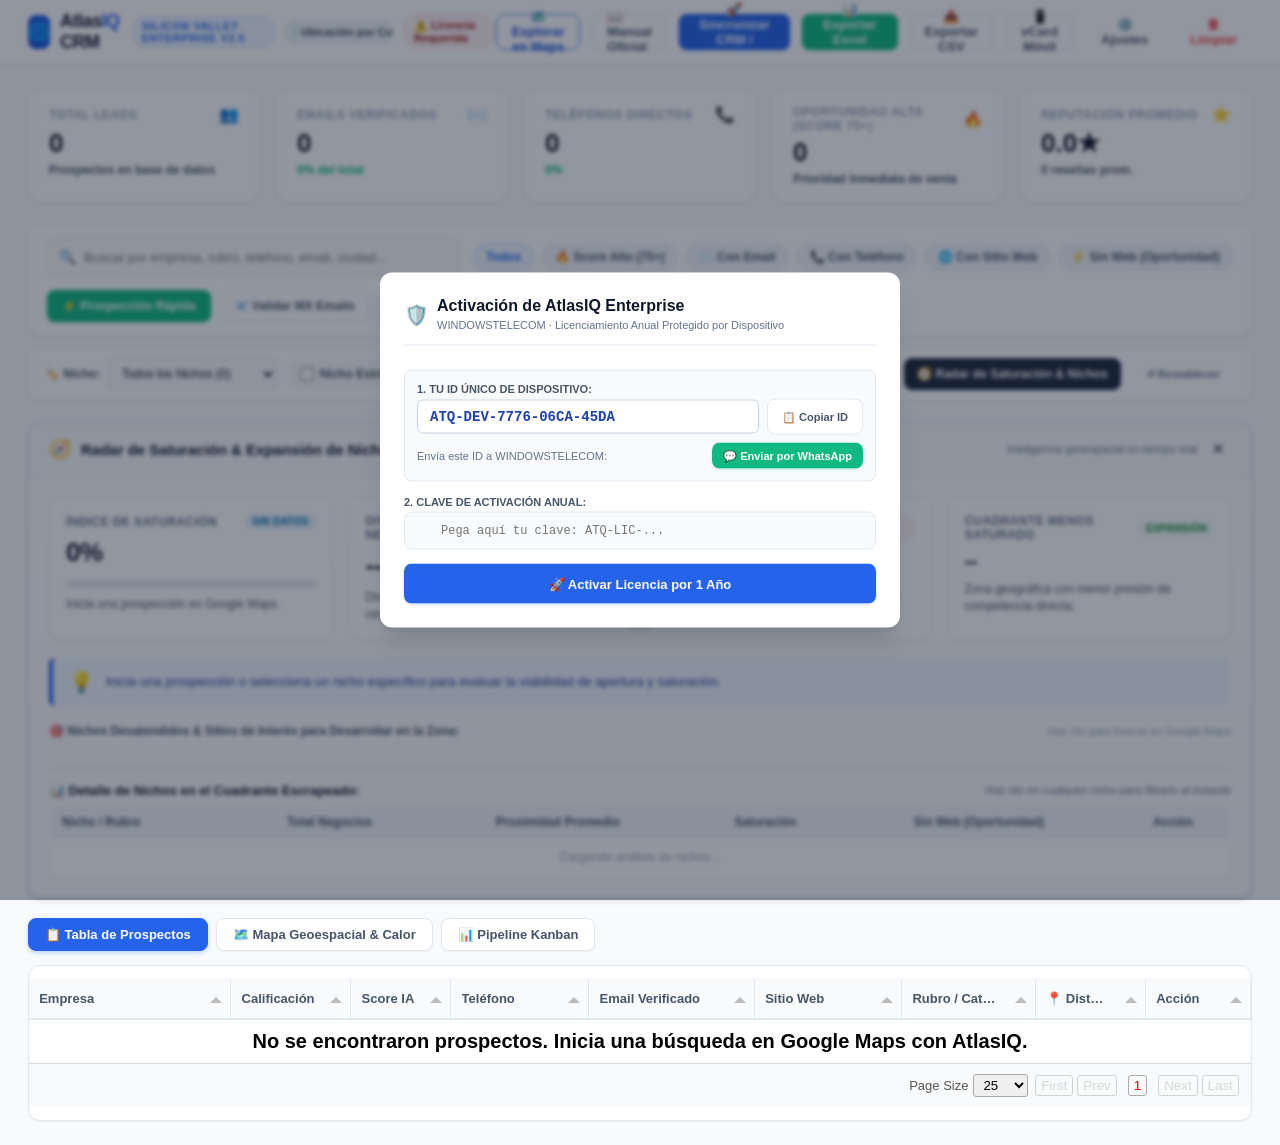
==== commit 1ea9faff: "feat(licensing): implement Method 2 cryptographic device token licensing with 1-year keys, master ke" ====
--- a/dashboard.html
+++ b/dashboard.html
@@ -15,6 +15,7 @@
     <script src="lib/leaflet/leaflet-heat.js"></script>
     <script src="lib/jspdf/jspdf.umd.min.js"></script>
     <script src="js/util.js"></script>
+    <script src="js/license.js"></script>
 </head>
 
 <body>
@@ -27,6 +28,9 @@
             <div class="tl-user-location-badge" id="header-user-location" title="Ubicación geográfica detectada">
                 <span class="tl-loc-dot"></span>
                 <span id="user-location-text">Detectando ubicación...</span>
+            </div>
+            <div class="tl-license-badge" id="header-license-badge" title="Haz clic para ver detalles de licencia">
+                <span id="header-license-text">🛡️ Licencia Anual</span>
             </div>
         </div>
         <div class="tl-nav-actions">
@@ -627,6 +631,57 @@
         </div>
     </div>
 
+    <!-- LICENSE ACTIVATION & DEVICE ID MODAL -->
+    <div class="tl-modal" id="license-modal" style="width: 520px;">
+        <div style="display: flex; align-items: center; justify-content: space-between; border-bottom: 1px solid var(--border-color); padding-bottom: 12px;">
+            <div style="display: flex; align-items: center; gap: 8px;">
+                <span style="font-size: 20px;">🛡️</span>
+                <div>
+                    <h3 style="font-size: 16px; font-weight: 800; color: #0f172a;">Activación de AtlasIQ Enterprise</h3>
+                    <small style="color: #64748b; font-size: 11px;">WINDOWSTELECOM · Licenciamiento Anual Protegido por Dispositivo</small>
+                </div>
+            </div>
+            <button class="tl-btn tl-btn-ghost" id="btn-close-license-modal" style="font-size: 14px; height: 26px; padding: 0 6px;">✕</button>
+        </div>
+
+        <div style="display: flex; flex-direction: column; gap: 14px; margin-top: 8px;">
+            <!-- Step 1: Device ID -->
+            <div style="background: #f8fafc; border: 1px solid var(--border-color); border-radius: 8px; padding: 12px;">
+                <label style="font-size: 11px; font-weight: 700; color: #475569; text-transform: uppercase; display: block; margin-bottom: 4px;">
+                    1. Tu ID Único de Dispositivo:
+                </label>
+                <div style="display: flex; gap: 8px; align-items: center;">
+                    <div id="license-modal-device-id" style="flex: 1; font-family: monospace; font-size: 14px; font-weight: 800; background: #fff; border: 1px solid #cbd5e1; border-radius: 6px; padding: 8px 12px; color: #1e40af; user-select: all;">
+                        Cargando...
+                    </div>
+                    <button class="tl-btn tl-btn-outline" id="btn-copy-device-id" style="height: 36px; font-size: 11px; white-space: nowrap;">
+                        📋 Copiar ID
+                    </button>
+                </div>
+                <div style="display: flex; align-items: center; justify-content: space-between; margin-top: 8px;">
+                    <span style="font-size: 11px; color: #64748b;">Envía este ID a WINDOWSTELECOM:</span>
+                    <a href="#" target="_blank" id="link-whatsapp-license" class="tl-btn tl-btn-success" style="height: 26px; font-size: 11px; padding: 0 10px; text-decoration: none;">
+                        💬 Enviar por WhatsApp
+                    </a>
+                </div>
+            </div>
+
+            <!-- Step 2: License Input -->
+            <div>
+                <label style="font-size: 11px; font-weight: 700; color: #475569; text-transform: uppercase; display: block; margin-bottom: 4px;">
+                    2. Clave de Activación Anual:
+                </label>
+                <input type="text" id="input-license-key" class="tl-search-input" placeholder="Pega aquí tu clave: ATQ-LIC-..." style="font-family: monospace; font-size: 12px; height: 38px;" />
+            </div>
+
+            <div id="license-alert-msg" class="tl-license-alert" style="display: none;"></div>
+
+            <button class="tl-btn tl-btn-primary" id="btn-submit-license" style="height: 40px; font-size: 13px; font-weight: 800;">
+                🚀 Activar Licencia por 1 Año
+            </button>
+        </div>
+    </div>
+
     <!-- MODAL BACKDROP -->
     <div class="tl-modal-backdrop" id="tl-modal-backdrop"></div>
 
--- a/css/dashboard.css
+++ b/css/dashboard.css
@@ -590,6 +590,57 @@
     display: block;
 }
 
+/* License Badge in Header */
+.tl-license-badge {
+    display: inline-flex;
+    align-items: center;
+    gap: 6px;
+    padding: 3px 10px;
+    border-radius: 9999px;
+    font-size: 11px;
+    font-weight: 700;
+    cursor: pointer;
+    transition: all 0.2s ease;
+    border: 1px solid transparent;
+}
+
+.tl-license-badge.active {
+    background: #ecfdf5;
+    color: #065f46;
+    border-color: #a7f3d0;
+}
+.tl-license-badge.active:hover {
+    background: #d1fae5;
+}
+
+.tl-license-badge.expired {
+    background: #fef2f2;
+    color: #991b1b;
+    border-color: #fecaca;
+    animation: tlPulse 2s infinite;
+}
+
+/* License Alert Box */
+.tl-license-alert {
+    padding: 10px 14px;
+    border-radius: 6px;
+    font-size: 12px;
+    line-height: 1.4;
+    font-weight: 500;
+}
+
+.tl-license-alert.success {
+    background: #ecfdf5;
+    color: #065f46;
+    border: 1px solid #a7f3d0;
+}
+
+.tl-license-alert.error {
+    background: #fef2f2;
+    color: #991b1b;
+    border: 1px solid #fecaca;
+}
+
 /* Live MX DNS Verification Badges */
 .tl-mx-badge {
     display: inline-flex;
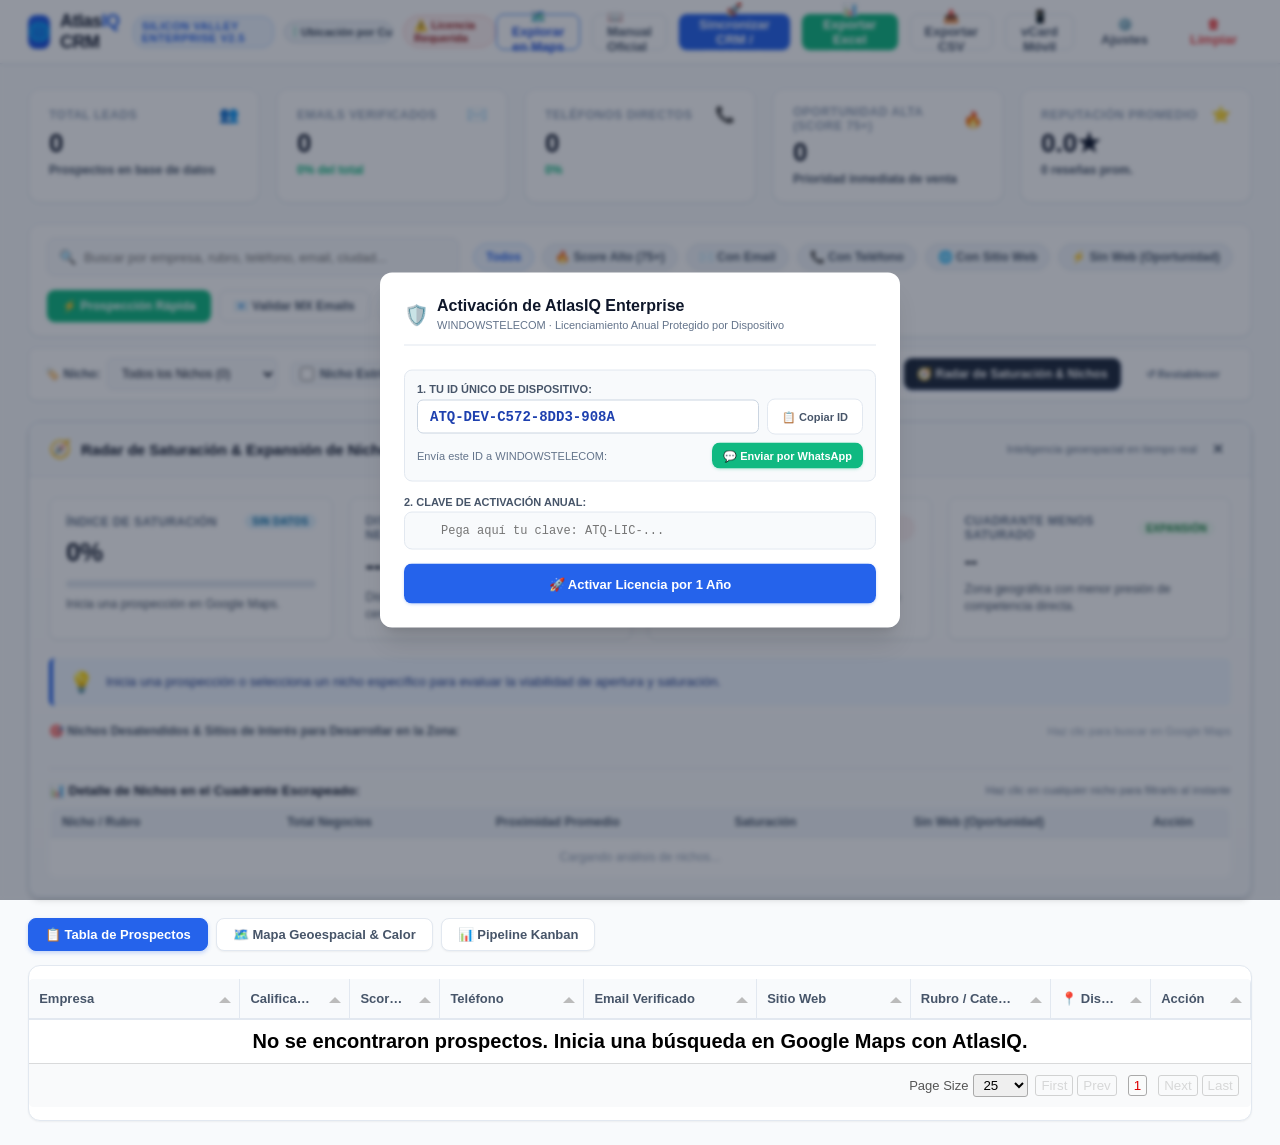
==== commit 386acf27: "feat: complete 100% mobile responsive optimization across all html views" ====
--- a/dashboard.html
+++ b/dashboard.html
@@ -3,7 +3,10 @@
 
 <head>
     <meta charset="utf-8" />
-    <meta name="viewport" content="width=device-width, initial-scale=1.0" />
+    <meta name="viewport" content="width=device-width, initial-scale=1.0, maximum-scale=5.0, viewport-fit=cover" />
+    <meta name="theme-color" content="#2563eb" />
+    <meta name="mobile-web-app-capable" content="yes" />
+    <meta name="apple-mobile-web-app-status-bar-style" content="black-translucent" />
     <title>AtlasIQ Enterprise CRM – Silicon Valley Grade B2B Intelligence</title>
     <link href="lib/tabulator/css/semantic-ui/tabulator_semantic-ui.min.css" rel="stylesheet" />
     <link href="lib/leaflet/leaflet.css" rel="stylesheet" />
--- a/css/dashboard.css
+++ b/css/dashboard.css
@@ -1133,3 +1133,495 @@
     font-weight: 700;
 }
 
+/* ========================================================================== */
+/* === SILICON VALLEY PROFESSIONAL RESPONSIVE & MOBILE DESIGN SYSTEM ======= */
+/* ========================================================================== */
+
+/* Base touch improvements */
+html, body {
+    max-width: 100%;
+    overflow-x: hidden;
+    -webkit-text-size-adjust: 100%;
+}
+
+button, .tl-btn, .tl-chip, .tl-view-tab {
+    touch-action: manipulation;
+}
+
+/* Table container scrollability */
+#example-table {
+    width: 100%;
+    overflow-x: auto;
+    -webkit-overflow-scrolling: touch;
+}
+
+/* --- TABLETS & MEDIUM SCREENS (<= 1024px) --- */
+@media (max-width: 1024px) {
+    .tl-main-container {
+        padding: 18px 20px;
+        gap: 16px;
+    }
+
+    .tl-kpi-grid {
+        grid-template-columns: repeat(auto-fit, minmax(180px, 1fr));
+        gap: 12px;
+    }
+
+    .tl-drawer {
+        width: 480px;
+        max-width: 85vw;
+    }
+}
+
+/* --- MOBILE LANDSCAPE & SMALL TABLETS (<= 860px) --- */
+@media (max-width: 860px) {
+    .tl-navbar {
+        height: auto;
+        min-height: 60px;
+        padding: 10px 16px;
+        flex-direction: column;
+        align-items: stretch;
+        gap: 10px;
+    }
+
+    .tl-nav-brand {
+        justify-content: space-between;
+        width: 100%;
+        flex-wrap: wrap;
+    }
+
+    .tl-nav-actions {
+        display: flex;
+        overflow-x: auto;
+        flex-wrap: nowrap;
+        gap: 8px;
+        padding: 2px 0 6px;
+        width: 100%;
+        -webkit-overflow-scrolling: touch;
+        scrollbar-width: none;
+    }
+
+    .tl-nav-actions::-webkit-scrollbar {
+        display: none;
+    }
+
+    .tl-nav-actions .tl-btn {
+        flex-shrink: 0;
+        white-space: nowrap;
+        height: 36px;
+        font-size: 12px;
+        padding: 0 12px;
+    }
+
+    /* Swipeable Kanban Board (Trello-style native touch feel) */
+    .tl-kanban-board {
+        display: flex !important;
+        overflow-x: auto !important;
+        scroll-snap-type: x mandatory !important;
+        -webkit-overflow-scrolling: touch !important;
+        gap: 14px !important;
+        padding-bottom: 14px !important;
+        scrollbar-width: thin;
+    }
+
+    .tl-kanban-col {
+        min-width: 84vw !important;
+        max-width: 86vw !important;
+        flex-shrink: 0 !important;
+        scroll-snap-align: center !important;
+        max-height: 62vh !important;
+        min-height: 440px !important;
+    }
+}
+
+/* --- STANDARD SMARTPHONES (<= 768px) --- */
+@media (max-width: 768px) {
+    .tl-main-container {
+        padding: 12px 10px;
+        gap: 14px;
+    }
+
+    .tl-brand-title {
+        font-size: 17px;
+    }
+
+    .tl-nav-badge {
+        display: none; /* Hide verbose subtitle to preserve mobile space */
+    }
+
+    .tl-user-location-badge,
+    .tl-license-badge {
+        font-size: 10px;
+        padding: 3px 8px;
+    }
+
+    /* KPI Grid on Mobile (2x2 + 1 balanced layout) */
+    .tl-kpi-grid {
+        grid-template-columns: repeat(2, 1fr);
+        gap: 8px;
+    }
+
+    .tl-kpi-card:last-child {
+        grid-column: 1 / -1;
+    }
+
+    .tl-kpi-card {
+        padding: 12px 14px;
+        border-radius: var(--radius-md);
+    }
+
+    .tl-kpi-value {
+        font-size: 22px;
+        margin: 4px 0 2px;
+    }
+
+    .tl-kpi-label {
+        font-size: 11px;
+    }
+
+    .tl-kpi-sub {
+        font-size: 11px;
+    }
+
+    /* Primary Toolbar */
+    .tl-toolbar {
+        flex-direction: column;
+        align-items: stretch;
+        gap: 10px;
+        padding: 12px;
+    }
+
+    .tl-search-box {
+        width: 100%;
+    }
+
+    .tl-search-input {
+        height: 42px;
+        font-size: 15px; /* Comfortable legible reading on touch */
+    }
+
+    .tl-filter-chips {
+        display: flex;
+        overflow-x: auto;
+        flex-wrap: nowrap;
+        gap: 6px;
+        padding: 4px 0;
+        width: 100%;
+        -webkit-overflow-scrolling: touch;
+        scrollbar-width: none;
+    }
+
+    .tl-filter-chips::-webkit-scrollbar {
+        display: none;
+    }
+
+    .tl-chip {
+        flex-shrink: 0;
+        white-space: nowrap;
+        font-size: 12px;
+        padding: 6px 12px;
+    }
+
+    .tl-toolbar-actions {
+        display: flex;
+        flex-wrap: wrap;
+        gap: 8px;
+        width: 100%;
+    }
+
+    .tl-toolbar-actions .tl-btn {
+        flex: 1 1 calc(50% - 4px);
+        height: 38px !important;
+        font-size: 12px !important;
+        justify-content: center;
+        text-align: center;
+    }
+
+    /* Secondary Intelligence Filters */
+    .tl-filter-row-secondary {
+        flex-direction: column;
+        align-items: stretch;
+        gap: 10px;
+        padding: 12px;
+    }
+
+    .tl-filter-group-left {
+        flex-direction: column;
+        align-items: stretch;
+        gap: 8px;
+        width: 100%;
+    }
+
+    .tl-filter-group-left > div {
+        display: flex;
+        flex-direction: column !important;
+        align-items: stretch !important;
+        gap: 4px !important;
+        width: 100%;
+    }
+
+    .tl-select-filter {
+        width: 100% !important;
+        min-width: unset !important;
+        height: 40px;
+        font-size: 14px;
+    }
+
+    .tl-checkbox-label {
+        width: 100%;
+        height: 38px;
+        padding: 0 10px;
+    }
+
+    .tl-filter-group-right {
+        display: flex;
+        width: 100%;
+        gap: 8px;
+    }
+
+    #btn-toggle-saturation {
+        flex: 1;
+        height: 40px !important;
+        font-size: 12px !important;
+    }
+
+    #btn-reset-filters {
+        height: 40px !important;
+        padding: 0 14px;
+        font-size: 12px !important;
+    }
+
+    /* Market Saturation & Radar */
+    .tl-saturation-header {
+        flex-direction: column;
+        align-items: flex-start;
+        gap: 10px;
+        padding: 12px 14px;
+    }
+
+    .tl-sat-header > div:last-child {
+        width: 100%;
+        justify-content: space-between;
+    }
+
+    .tl-sat-title {
+        font-size: 14px;
+        flex-wrap: wrap;
+    }
+
+    .tl-sat-body {
+        padding: 14px;
+        gap: 14px;
+    }
+
+    .tl-sat-grid {
+        grid-template-columns: 1fr;
+        gap: 10px;
+    }
+
+    .tl-sat-card {
+        padding: 14px;
+    }
+
+    .tl-sat-val-lg {
+        font-size: 24px;
+    }
+
+    .tl-sat-advice-box {
+        padding: 12px;
+        gap: 10px;
+    }
+
+    .tl-sat-advice-text {
+        font-size: 12px;
+    }
+
+    /* Navigation View Tabs */
+    .tl-view-tabs {
+        width: 100%;
+        display: flex;
+        overflow-x: auto;
+        gap: 6px;
+        padding: 2px 0;
+        -webkit-overflow-scrolling: touch;
+        scrollbar-width: none;
+    }
+
+    .tl-view-tabs::-webkit-scrollbar {
+        display: none;
+    }
+
+    .tl-view-tab {
+        flex: 1 1 auto;
+        white-space: nowrap;
+        padding: 10px 10px;
+        font-size: 12px;
+        text-align: center;
+        border-radius: 8px;
+    }
+
+    /* Interactive GeoMap */
+    #view-section-map {
+        padding: 12px !important;
+    }
+
+    #view-section-map > div:first-child {
+        flex-direction: column;
+        align-items: stretch !important;
+        gap: 10px;
+    }
+
+    #view-section-map > div:first-child > div:last-child {
+        flex-wrap: wrap;
+        gap: 8px;
+    }
+
+    #atlasiq-map {
+        height: 380px !important;
+    }
+
+    #view-section-map > div:last-child {
+        flex-direction: column;
+        align-items: flex-start;
+        gap: 6px;
+    }
+
+    /* Full-Screen Drawer on Mobile */
+    .tl-drawer {
+        width: 100vw !important;
+        max-width: 100vw !important;
+        right: -100vw !important;
+        height: 100% !important;
+    }
+
+    .tl-drawer-overlay.open .tl-drawer {
+        right: 0 !important;
+    }
+
+    .tl-drawer-header {
+        padding: 14px 16px;
+        position: sticky;
+        top: 0;
+        background: #fff;
+        z-index: 10;
+    }
+
+    .tl-drawer-title {
+        font-size: 16px;
+    }
+
+    .tl-drawer-close {
+        padding: 8px 14px;
+        font-size: 26px;
+    }
+
+    .tl-drawer-body {
+        padding: 14px 14px 40px;
+        gap: 14px;
+    }
+
+    .tl-detail-card {
+        padding: 14px;
+    }
+
+    .tl-detail-row {
+        flex-direction: column;
+        align-items: flex-start;
+        gap: 4px;
+    }
+
+    .tl-detail-val {
+        text-align: left;
+        max-width: 100% !important;
+        word-break: break-word;
+    }
+
+    /* Modals Responsive Auto-Fit */
+    .tl-modal {
+        width: calc(100vw - 24px) !important;
+        max-width: 100vw !important;
+        padding: 18px 14px !important;
+        max-height: 90vh !important;
+        overflow-y: auto !important;
+        border-radius: 14px !important;
+    }
+
+    #speed-outreach-modal, #license-modal, #settings-modal {
+        width: calc(100vw - 24px) !important;
+    }
+
+    /* Tabulator Table on Mobile */
+    .tabulator {
+        font-size: 12px;
+    }
+
+    .tabulator .tabulator-header .tabulator-col .tabulator-col-content {
+        padding: 8px 6px;
+    }
+
+    .tabulator .tabulator-cell {
+        padding: 8px 6px;
+    }
+
+    .tabulator .tabulator-footer {
+        padding: 8px 6px;
+        flex-wrap: wrap;
+        gap: 8px;
+        justify-content: center;
+    }
+
+    .tabulator-paginator {
+        display: flex;
+        flex-wrap: wrap;
+        justify-content: center;
+        gap: 4px;
+    }
+}
+
+/* --- COMPACT PHONES (<= 480px) --- */
+@media (max-width: 480px) {
+    .tl-brand-title {
+        font-size: 15px;
+    }
+
+    .tl-brand-icon {
+        width: 30px;
+        height: 30px;
+        font-size: 16px;
+    }
+
+    .tl-kpi-grid {
+        grid-template-columns: 1fr 1fr;
+        gap: 6px;
+    }
+
+    .tl-kpi-card {
+        padding: 10px 12px;
+    }
+
+    .tl-kpi-value {
+        font-size: 20px;
+    }
+
+    .tl-toolbar-actions .tl-btn {
+        flex: 1 1 100%; /* Single column action buttons for thumb reach */
+        height: 40px !important;
+        font-size: 13px !important;
+    }
+
+    .tl-kanban-col {
+        min-width: 88vw !important;
+        max-width: 90vw !important;
+    }
+
+    #atlasiq-map {
+        height: 320px !important;
+    }
+
+    /* Inputs on small phones prevent zoom */
+    input, select, textarea {
+        font-size: 16px !important;
+    }
+}
+
+
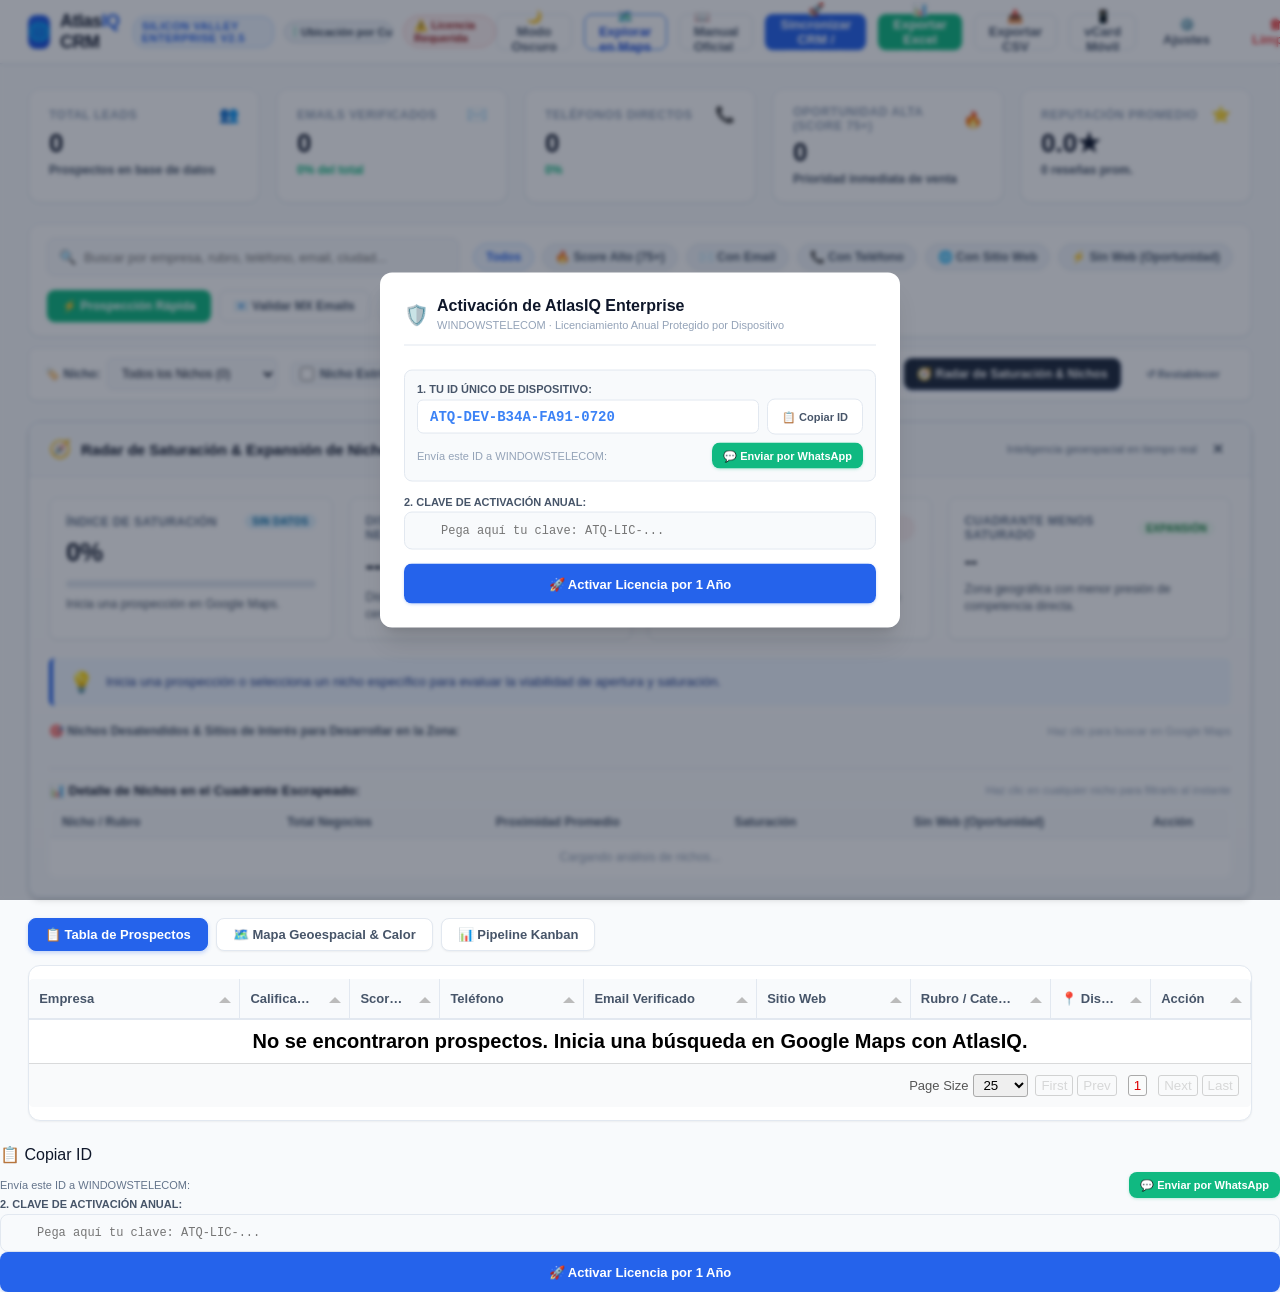
==== commit 02422c72: "feat: complete luxury dark mode and light theme switcher with high contrast typography" ====
--- a/dashboard.html
+++ b/dashboard.html
@@ -8,6 +8,13 @@
     <meta name="mobile-web-app-capable" content="yes" />
     <meta name="apple-mobile-web-app-status-bar-style" content="black-translucent" />
     <title>AtlasIQ Enterprise CRM – Silicon Valley Grade B2B Intelligence</title>
+    <script>
+        // Inmediatamente aplicar el tema guardado para evitar parpadeos
+        (function() {
+            var savedTheme = localStorage.getItem("atlasiq-theme") || "light";
+            document.documentElement.setAttribute("data-theme", savedTheme);
+        })();
+    </script>
     <link href="lib/tabulator/css/semantic-ui/tabulator_semantic-ui.min.css" rel="stylesheet" />
     <link href="lib/leaflet/leaflet.css" rel="stylesheet" />
     <link href="css/dashboard.css" rel="stylesheet" />
@@ -37,6 +44,9 @@
             </div>
         </div>
         <div class="tl-nav-actions">
+            <button id="btn-toggle-theme" class="tl-btn tl-btn-outline" title="Alternar Modo Oscuro / Claro" style="font-weight: 700;">
+                🌙 Modo Oscuro
+            </button>
             <button id="btn-open-maps-search" class="tl-btn tl-btn-outline" style="border-color: #3b82f6; color: #1d4ed8;" title="Abrir Google Maps para prospectar en esta zona">
                 🗺️ Explorar en Maps
             </button>
@@ -147,7 +157,7 @@
         <section class="tl-filter-row-secondary">
             <div class="tl-filter-group-left">
                 <div style="display: flex; align-items: center; gap: 6px;">
-                    <label for="filter-niche" style="font-size: 12px; font-weight: 700; color: #475569;">🏷️ Nicho:</label>
+                    <label for="filter-niche" style="font-size: 12px; font-weight: 700; color: var(--text-secondary);">🏷️ Nicho:</label>
                     <select id="filter-niche" class="tl-select-filter" style="min-width: 170px;">
                         <option value="all" selected>Todos los Nichos (Todos)</option>
                     </select>
@@ -159,7 +169,7 @@
                 </label>
 
                 <div style="display: flex; align-items: center; gap: 6px;">
-                    <label for="filter-distance" style="font-size: 12px; font-weight: 700; color: #475569;">📍 Distancia Máx:</label>
+                    <label for="filter-distance" style="font-size: 12px; font-weight: 700; color: var(--text-secondary);">📍 Distancia Máx:</label>
                     <select id="filter-distance" class="tl-select-filter">
                         <option value="all" selected>Cualquier distancia (Todas)</option>
                         <option value="1">&lt; 1 km (Hiper-local)</option>
@@ -262,14 +272,14 @@
 
                 <!-- DETAILED NICHE BREAKDOWN TABLE IN CRM -->
                 <div style="margin-top: 6px; border-top: 1px solid var(--border-color); padding-top: 14px;">
-                    <div style="font-size: 13px; font-weight: 800; color: #0f172a; margin-bottom: 8px; display: flex; align-items: center; justify-content: space-between;">
+                    <div style="font-size: 13px; font-weight: 800; color: var(--text-primary); margin-bottom: 8px; display: flex; align-items: center; justify-content: space-between;">
                         <span>📊 Detalle de Nichos en el Cuadrante Escrapeado:</span>
-                        <span style="font-size: 11px; color: #64748b; font-weight: normal;">Haz clic en cualquier nicho para filtrarlo al instante</span>
+                        <span style="font-size: 11px; color: var(--text-muted); font-weight: normal;">Haz clic en cualquier nicho para filtrarlo al instante</span>
                     </div>
                     <div id="sat-niche-breakdown-container" style="overflow-x: auto;">
-                        <table style="width: 100%; border-collapse: collapse; font-size: 12px; background: #fff; border-radius: 8px; overflow: hidden; border: 1px solid var(--border-color);">
+                        <table style="width: 100%; border-collapse: collapse; font-size: 12px; background: var(--bg-card); border-radius: 8px; overflow: hidden; border: 1px solid var(--border-color);">
                             <thead>
-                                <tr style="background: #f1f5f9; text-align: left; color: #475569; font-weight: 700; border-bottom: 1px solid var(--border-color);">
+                                <tr style="background: var(--bg-main); text-align: left; color: var(--text-secondary); font-weight: 700; border-bottom: 1px solid var(--border-color);">
                                     <th style="padding: 8px 12px;">Nicho / Rubro</th>
                                     <th style="padding: 8px 12px; text-align: center;">Total Negocios</th>
                                     <th style="padding: 8px 12px; text-align: center;">Proximidad Promedio</th>
@@ -279,7 +289,7 @@
                                 </tr>
                             </thead>
                             <tbody id="sat-niche-tbody">
-                                <tr><td colspan="6" style="padding: 12px; text-align: center; color: #94a3b8;">Cargando análisis de nichos...</td></tr>
+                                <tr><td colspan="6" style="padding: 12px; text-align: center; color: var(--text-muted);">Cargando análisis de nichos...</td></tr>
                             </tbody>
                         </table>
                     </div>
@@ -316,19 +326,19 @@
         </section>
 
         <!-- INTERACTIVE GEOMAP VIEW -->
-        <section class="tl-map-card" id="view-section-map" style="display: none; background: #fff; border-radius: var(--radius-lg); border: 1.5px solid var(--border-color); padding: 16px; box-shadow: var(--shadow-md); position: relative;">
+        <section class="tl-map-card" id="view-section-map" style="display: none; background: var(--bg-card); border-radius: var(--radius-lg); border: 1.5px solid var(--border-color); padding: 16px; box-shadow: var(--shadow-md); position: relative;">
             <div style="display: flex; align-items: center; justify-content: space-between; margin-bottom: 12px; flex-wrap: wrap; gap: 10px;">
                 <div style="display: flex; align-items: center; gap: 8px;">
                     <span style="font-size: 18px;">🗺️</span>
-                    <strong style="font-size: 15px; color: #0f172a;">Radar Geoespacial y Concentración de Clientes</strong>
+                    <strong style="font-size: 15px; color: var(--text-primary);">Radar Geoespacial y Concentración de Clientes</strong>
                     <span class="tl-badge-score tl-score-high" id="map-counter-badge" style="font-size: 11px;">0 Pines en mapa</span>
                 </div>
                 <div style="display: flex; align-items: center; gap: 12px;">
-                    <label class="tl-checkbox-label" style="background: #fff;">
+                    <label class="tl-checkbox-label">
                         <input type="checkbox" id="check-map-heatmap" checked />
                         <span>🔥 Capa de Calor (Densidad)</span>
                     </label>
-                    <label class="tl-checkbox-label" style="background: #fff;">
+                    <label class="tl-checkbox-label">
                         <input type="checkbox" id="check-map-markers" checked />
                         <span>📍 Pines de Prospectos</span>
                     </label>
@@ -338,24 +348,24 @@
                 </div>
             </div>
             <div id="atlasiq-map" style="height: 600px; width: 100%; border-radius: var(--radius-md); border: 1px solid var(--border-color); z-index: 10;"></div>
-            <div style="display: flex; align-items: center; justify-content: space-between; margin-top: 10px; font-size: 11px; color: #64748b;">
+            <div style="display: flex; align-items: center; justify-content: space-between; margin-top: 10px; font-size: 11px; color: var(--text-muted);">
                 <div>
                     <strong>Leyenda de Oportunidad:</strong> 
                     <span style="color: #10b981; font-weight: 700; margin-left: 6px;">🟢 Score Alto (75+)</span> · 
                     <span style="color: #f59e0b; font-weight: 700; margin-left: 6px;">🟡 Score Medio (45-74)</span> · 
-                    <span style="color: #64748b; font-weight: 700; margin-left: 6px;">⚪ Score Bajo (&lt;45)</span>
+                    <span style="color: #94a3b8; font-weight: 700; margin-left: 6px;">⚪ Score Bajo (&lt;45)</span>
                 </div>
                 <div>Haz clic en cualquier pin para ver el diagnóstico y abrir WhatsApp</div>
             </div>
         </section>
 
         <!-- PIPELINE KANBAN VIEW -->
-        <section class="tl-kanban-card" id="view-section-kanban" style="display: none; background: #fff; border-radius: var(--radius-lg); border: 1.5px solid var(--border-color); padding: 18px; box-shadow: var(--shadow-md);">
+        <section class="tl-kanban-card" id="view-section-kanban" style="display: none; background: var(--bg-card); border-radius: var(--radius-lg); border: 1.5px solid var(--border-color); padding: 18px; box-shadow: var(--shadow-md);">
             <div style="display: flex; align-items: center; justify-content: space-between; margin-bottom: 16px; flex-wrap: wrap; gap: 10px;">
                 <div style="display: flex; align-items: center; gap: 8px;">
                     <span style="font-size: 18px;">📊</span>
-                    <strong style="font-size: 15px; color: #0f172a;">Pipeline de Ventas y Seguimiento de Leads (Kanban)</strong>
-                    <span style="font-size: 12px; color: #64748b;">Arrastra los prospectos entre columnas para actualizar su estado de venta</span>
+                    <strong style="font-size: 15px; color: var(--text-primary);">Pipeline de Ventas y Seguimiento de Leads (Kanban)</strong>
+                    <span style="font-size: 12px; color: var(--text-muted);">Arrastra los prospectos entre columnas para actualizar su estado de venta</span>
                 </div>
                 <div style="display: flex; gap: 8px;">
                     <button id="btn-kanban-reset-all" class="tl-btn tl-btn-outline" style="height: 28px; font-size: 11px; color: #64748b;" title="Mover todos los prospectos de nuevo a 'Nuevo Prospecto'">
@@ -541,7 +551,7 @@
                             💬 Abrir WhatsApp
                         </a>
                     </div>
-                    <button id="btn-download-pdf-audit" class="tl-btn tl-btn-outline" style="width: 100%; margin-top: 10px; border-color: #0f172a; color: #0f172a; font-weight: 700; display: flex; align-items: center; justify-content: center; gap: 8px;" title="Generar informe ejecutivo de auditoría en PDF de marca blanca">
+                    <button id="btn-download-pdf-audit" class="tl-btn tl-btn-outline" style="width: 100%; margin-top: 10px; border-color: var(--text-primary); color: var(--text-primary); font-weight: 700; display: flex; align-items: center; justify-content: center; gap: 8px;" title="Generar informe ejecutivo de auditoría en PDF de marca blanca">
                         📄 Descargar Auditoría PDF (Marca Blanca)
                     </button>
                 </div>
@@ -551,24 +561,24 @@
 
     <!-- SETTINGS / WEBHOOK MODAL -->
     <div class="tl-modal" id="settings-modal">
-        <h3 style="font-size: 16px; font-weight: 800;">⚙️ Configuración de AtlasIQ Enterprise</h3>
+        <h3 style="font-size: 16px; font-weight: 800; color: var(--text-primary);">⚙️ Configuración de AtlasIQ Enterprise</h3>
         
         <div>
-            <label style="font-size: 12px; font-weight: 600; color: #475569; display: block; margin-bottom: 4px;">
+            <label style="font-size: 12px; font-weight: 600; color: var(--text-secondary); display: block; margin-bottom: 4px;">
                 URL de Webhook (Zapier / Make / n8n / HubSpot):
             </label>
             <input type="url" id="setting-webhook-url" class="tl-search-input" placeholder="https://hook.eu1.make.com/..." />
-            <small style="font-size: 11px; color: #64748b; margin-top: 4px; display: block;">
+            <small style="font-size: 11px; color: var(--text-muted); margin-top: 4px; display: block;">
                 Los prospectos se enviarán en formato JSON limpio con todos sus atributos.
             </small>
         </div>
 
         <div style="margin-top: 10px;">
-            <label style="font-size: 12px; font-weight: 600; color: #475569; display: block; margin-bottom: 4px;">
+            <label style="font-size: 12px; font-weight: 600; color: var(--text-secondary); display: block; margin-bottom: 4px;">
                 Google Gemini API Key (Opcional para IA en vivo):
             </label>
             <input type="password" id="setting-gemini-key" class="tl-search-input" placeholder="AIzaSy..." />
-            <small style="font-size: 11px; color: #64748b; margin-top: 4px; display: block;">
+            <small style="font-size: 11px; color: var(--text-muted); margin-top: 4px; display: block;">
                 Permite redactar diagnósticos estratégicos y guiones de venta hiperpersonalizados en 1 clic.
             </small>
         </div>
@@ -584,29 +594,29 @@
         <div style="display: flex; align-items: center; justify-content: space-between; border-bottom: 1px solid var(--border-color); padding-bottom: 10px;">
             <div style="display: flex; align-items: center; gap: 8px;">
                 <span style="font-size: 20px;">⚡</span>
-                <h3 style="font-size: 16px; font-weight: 800; color: #0f172a;">Cola de Prospección Rápida de WhatsApp</h3>
+                <h3 style="font-size: 16px; font-weight: 800; color: var(--text-primary);">Cola de Prospección Rápida de WhatsApp</h3>
             </div>
             <span class="tl-badge-score tl-score-high" id="speed-queue-counter">0 / 0</span>
         </div>
 
         <div style="display: flex; flex-direction: column; gap: 12px; margin-top: 6px;">
             <!-- Current Target Lead Info -->
-            <div style="background: #f8fafc; border: 1px solid var(--border-color); border-radius: 8px; padding: 12px;">
+            <div style="background: var(--bg-main); border: 1px solid var(--border-color); border-radius: 8px; padding: 12px;">
                 <div style="display: flex; align-items: flex-start; justify-content: space-between;">
                     <div>
-                        <h4 id="speed-lead-name" style="font-size: 15px; font-weight: 800; color: #0f172a;">Empresa</h4>
-                        <div id="speed-lead-meta" style="font-size: 11px; color: #64748b; margin-top: 2px;">Categoría · Distancia</div>
+                        <h4 id="speed-lead-name" style="font-size: 15px; font-weight: 800; color: var(--text-primary);">Empresa</h4>
+                        <div id="speed-lead-meta" style="font-size: 11px; color: var(--text-muted); margin-top: 2px;">Categoría · Distancia</div>
                     </div>
                     <span id="speed-lead-score" class="tl-badge-score tl-score-high">85</span>
                 </div>
-                <div style="margin-top: 8px; font-size: 12px; color: #334155;">
-                    📞 Teléfono: <strong id="speed-lead-phone">-</strong>
+                <div style="margin-top: 8px; font-size: 12px; color: var(--text-secondary);">
+                    📞 Teléfono: <strong id="speed-lead-phone" style="color: var(--text-primary);">-</strong>
                 </div>
             </div>
 
             <!-- Pitch Preview Box -->
             <div>
-                <label style="font-size: 12px; font-weight: 700; color: #475569; display: block; margin-bottom: 4px;">
+                <label style="font-size: 12px; font-weight: 700; color: var(--text-secondary); display: block; margin-bottom: 4px;">
                     Mensaje Personalizado de Apertura:
                 </label>
                 <div class="tl-pitch-box" id="speed-pitch-box" style="max-height: 140px; font-size: 12px;"></div>
@@ -640,8 +650,8 @@
             <div style="display: flex; align-items: center; gap: 8px;">
                 <span style="font-size: 20px;">🛡️</span>
                 <div>
-                    <h3 style="font-size: 16px; font-weight: 800; color: #0f172a;">Activación de AtlasIQ Enterprise</h3>
-                    <small style="color: #64748b; font-size: 11px;">WINDOWSTELECOM · Licenciamiento Anual Protegido por Dispositivo</small>
+                    <h3 style="font-size: 16px; font-weight: 800; color: var(--text-primary);">Activación de AtlasIQ Enterprise</h3>
+                    <small style="color: var(--text-muted); font-size: 11px;">WINDOWSTELECOM · Licenciamiento Anual Protegido por Dispositivo</small>
                 </div>
             </div>
             <button class="tl-btn tl-btn-ghost" id="btn-close-license-modal" style="font-size: 14px; height: 26px; padding: 0 6px;">✕</button>
@@ -649,15 +659,41 @@
 
         <div style="display: flex; flex-direction: column; gap: 14px; margin-top: 8px;">
             <!-- Step 1: Device ID -->
-            <div style="background: #f8fafc; border: 1px solid var(--border-color); border-radius: 8px; padding: 12px;">
-                <label style="font-size: 11px; font-weight: 700; color: #475569; text-transform: uppercase; display: block; margin-bottom: 4px;">
+            <div style="background: var(--bg-main); border: 1px solid var(--border-color); border-radius: 8px; padding: 12px;">
+                <label style="font-size: 11px; font-weight: 700; color: var(--text-secondary); text-transform: uppercase; display: block; margin-bottom: 4px;">
                     1. Tu ID Único de Dispositivo:
                 </label>
                 <div style="display: flex; gap: 8px; align-items: center;">
-                    <div id="license-modal-device-id" style="flex: 1; font-family: monospace; font-size: 14px; font-weight: 800; background: #fff; border: 1px solid #cbd5e1; border-radius: 6px; padding: 8px 12px; color: #1e40af; user-select: all;">
+                    <div id="license-modal-device-id" style="flex: 1; font-family: monospace; font-size: 14px; font-weight: 800; background: var(--bg-card); border: 1px solid var(--border-color); border-radius: 6px; padding: 8px 12px; color: #3b82f6; user-select: all;">
                         Cargando...
                     </div>
                     <button class="tl-btn tl-btn-outline" id="btn-copy-device-id" style="height: 36px; font-size: 11px; white-space: nowrap;">
+                        📋 Copiar ID
+                    </button>
+                </div>
+                <div style="display: flex; align-items: center; justify-content: space-between; margin-top: 8px;">
+                    <span style="font-size: 11px; color: var(--text-muted);">Envía este ID a WINDOWSTELECOM:</span>
+                    <a href="#" target="_blank" id="link-whatsapp-license" class="tl-btn tl-btn-success" style="height: 26px; font-size: 11px; padding: 0 10px; text-decoration: none;">
+                        💬 Enviar por WhatsApp
+                    </a>
+                </div>
+            </div>
+
+            <!-- Step 2: License Input -->
+            <div>
+                <label style="font-size: 11px; font-weight: 700; color: var(--text-secondary); text-transform: uppercase; display: block; margin-bottom: 4px;">
+                    2. Clave de Activación Anual:
+                </label>
+                <input type="text" id="input-license-key" class="tl-search-input" placeholder="Pega aquí tu clave: ATQ-LIC-..." style="font-family: monospace; font-size: 12px; height: 38px;" />
+            </div>
+
+            <div id="license-alert-msg" class="tl-license-alert" style="display: none;"></div>
+
+            <button class="tl-btn tl-btn-primary" id="btn-submit-license" style="height: 40px; font-size: 13px; font-weight: 800;">
+                🚀 Activar Licencia por 1 Año
+            </button>
+        </div>
+    </div>
                         📋 Copiar ID
                     </button>
                 </div>
--- a/css/dashboard.css
+++ b/css/dashboard.css
@@ -22,6 +22,27 @@
     --shadow-xl: 0 20px 25px -5px rgba(0, 0, 0, 0.1), 0 8px 10px -6px rgba(0, 0, 0, 0.1);
 }
 
+/* === SILICON VALLEY LUXURY OBSIDIAN DARK THEME === */
+[data-theme="dark"] {
+    --bg-main: #0b0f19;
+    --bg-card: #111827;
+    --border-color: #1e293b;
+    --primary: #3b82f6;
+    --primary-hover: #60a5fa;
+    --primary-light: #172554;
+    --success: #10b981;
+    --success-light: #064e3b;
+    --warning: #f59e0b;
+    --warning-light: #451a03;
+    --danger: #ef4444;
+    --text-primary: #f8fafc;
+    --text-secondary: #cbd5e1;
+    --text-muted: #94a3b8;
+    --shadow-sm: 0 1px 3px 0 rgba(0, 0, 0, 0.4);
+    --shadow-md: 0 4px 6px -1px rgba(0, 0, 0, 0.5), 0 2px 4px -2px rgba(0, 0, 0, 0.4);
+    --shadow-xl: 0 20px 25px -5px rgba(0, 0, 0, 0.7), 0 8px 10px -6px rgba(0, 0, 0, 0.6);
+}
+
 * {
     box-sizing: border-box;
     margin: 0;
@@ -1134,6 +1155,526 @@
 }
 
 /* ========================================================================== */
+/* === COMPLETE SILICON VALLEY LUXURY DARK MODE STYLING SYSTEM ============== */
+/* ========================================================================== */
+
+[data-theme="dark"] body {
+    background-color: var(--bg-main);
+    color: var(--text-primary);
+}
+
+[data-theme="dark"] .tl-navbar {
+    background: var(--bg-card);
+    border-bottom-color: var(--border-color);
+}
+
+[data-theme="dark"] .tl-btn-outline {
+    background: #1e293b;
+    color: #f8fafc;
+    border-color: #334155;
+}
+
+[data-theme="dark"] .tl-btn-outline:hover {
+    background: #334155;
+    color: #ffffff;
+    border-color: #475569;
+}
+
+[data-theme="dark"] .tl-btn-ghost {
+    color: #cbd5e1;
+}
+
+[data-theme="dark"] .tl-btn-ghost:hover {
+    background: #1e293b;
+    color: #ffffff;
+}
+
+[data-theme="dark"] .tl-user-location-badge {
+    background: #1e293b;
+    border-color: #334155;
+    color: #cbd5e1;
+}
+
+[data-theme="dark"] .tl-license-badge {
+    background: rgba(59, 130, 246, 0.15);
+    border-color: rgba(59, 130, 246, 0.4);
+    color: #93c5fd;
+}
+
+[data-theme="dark"] .tl-toolbar {
+    background: var(--bg-card);
+    border-color: var(--border-color);
+}
+
+[data-theme="dark"] .tl-search-box {
+    background: #0b0f19;
+    border-color: #334155;
+}
+
+[data-theme="dark"] .tl-search-input {
+    color: #f8fafc;
+    background: transparent;
+}
+
+[data-theme="dark"] .tl-search-input::placeholder {
+    color: #64748b;
+}
+
+[data-theme="dark"] .tl-chip {
+    background: #1e293b;
+    border-color: #334155;
+    color: #cbd5e1;
+}
+
+[data-theme="dark"] .tl-chip:hover {
+    background: #334155;
+    color: #f8fafc;
+}
+
+[data-theme="dark"] .tl-chip.active {
+    background: #2563eb;
+    color: #ffffff;
+    border-color: #3b82f6;
+}
+
+[data-theme="dark"] .tl-filter-row-secondary {
+    background: var(--bg-card);
+    border-color: var(--border-color);
+}
+
+[data-theme="dark"] .tl-select-filter {
+    background-color: #1e293b;
+    border-color: #334155;
+    color: #f8fafc;
+}
+
+[data-theme="dark"] .tl-select-filter option {
+    background-color: #111827;
+    color: #f8fafc;
+}
+
+[data-theme="dark"] .tl-checkbox-label {
+    background: #1e293b;
+    border-color: #334155;
+    color: #cbd5e1;
+}
+
+[data-theme="dark"] .tl-checkbox-label:hover {
+    background: #334155;
+    color: #f8fafc;
+}
+
+[data-theme="dark"] .tl-filter-alert-banner {
+    background: #451a03;
+    border-color: #78350f;
+    color: #fde68a;
+}
+
+[data-theme="dark"] .tl-kpi-card {
+    background: var(--bg-card);
+    border-color: var(--border-color);
+}
+
+[data-theme="dark"] .tl-kpi-label {
+    color: #94a3b8;
+}
+
+[data-theme="dark"] .tl-kpi-value {
+    color: #f8fafc;
+}
+
+[data-theme="dark"] .tl-kpi-sub {
+    color: #64748b;
+}
+
+[data-theme="dark"] .tl-kpi-sub.highlight {
+    color: #38bdf8;
+}
+
+/* Market Saturation in Dark Mode */
+[data-theme="dark"] .tl-saturation-section {
+    background: linear-gradient(180deg, #111827 0%, #0b0f19 100%);
+    border-color: #1e293b;
+}
+
+[data-theme="dark"] .tl-saturation-header {
+    background: #0f172a;
+    border-color: #1e293b;
+}
+
+[data-theme="dark"] .tl-sat-title {
+    color: #f8fafc;
+}
+
+[data-theme="dark"] .tl-sat-card {
+    background: #1e293b;
+    border-color: #334155;
+}
+
+[data-theme="dark"] .tl-sat-card-label {
+    color: #94a3b8;
+}
+
+[data-theme="dark"] .tl-sat-val-lg {
+    color: #f8fafc;
+}
+
+[data-theme="dark"] .tl-sat-subtext {
+    color: #cbd5e1;
+}
+
+[data-theme="dark"] .tl-sat-meter-bar {
+    background: #334155;
+}
+
+[data-theme="dark"] .tl-sat-advice-box {
+    background: #172554;
+    border-left-color: #3b82f6;
+}
+
+[data-theme="dark"] .tl-sat-advice-text {
+    color: #bfdbfe;
+}
+
+[data-theme="dark"] .tl-opportunity-chip {
+    background: #064e3b;
+    border-color: #059669;
+    color: #6ee7b7;
+}
+
+[data-theme="dark"] .tl-opportunity-chip:hover {
+    background: #047857;
+    color: #ffffff;
+}
+
+[data-theme="dark"] #sat-niche-breakdown-container table {
+    background: #111827 !important;
+    border-color: #1e293b !important;
+}
+
+[data-theme="dark"] #sat-niche-breakdown-container thead tr {
+    background: #0f172a !important;
+    color: #cbd5e1 !important;
+    border-color: #1e293b !important;
+}
+
+[data-theme="dark"] .tl-niche-tr {
+    border-bottom: 1px solid #1e293b !important;
+}
+
+[data-theme="dark"] .tl-niche-tr:hover {
+    background: #1e293b !important;
+}
+
+[data-theme="dark"] .tl-niche-name,
+[data-theme="dark"] .tl-niche-total {
+    color: #f8fafc !important;
+}
+
+[data-theme="dark"] .tl-niche-dist {
+    color: #cbd5e1 !important;
+}
+
+/* Navigation View Tabs in Dark Mode */
+[data-theme="dark"] .tl-view-tab {
+    background: #1e293b;
+    border-color: #334155;
+    color: #cbd5e1;
+}
+
+[data-theme="dark"] .tl-view-tab.active {
+    background: #2563eb;
+    color: #ffffff;
+    border-color: #3b82f6;
+}
+
+/* Kanban Board in Dark Mode */
+[data-theme="dark"] .tl-kanban-card {
+    background: var(--bg-card) !important;
+    border-color: var(--border-color) !important;
+}
+
+[data-theme="dark"] .tl-kanban-col {
+    background: #0b0f19;
+    border-color: #1e293b;
+}
+
+[data-theme="dark"] .tl-kanban-col-header {
+    background: #111827;
+    border-color: #1e293b;
+    color: #f8fafc;
+}
+
+[data-theme="dark"] .tl-kanban-count {
+    background: #1e293b;
+    color: #cbd5e1;
+}
+
+[data-theme="dark"] .tl-kanban-lead-card {
+    background: #1e293b;
+    border-color: #334155;
+    color: #f8fafc;
+}
+
+[data-theme="dark"] .tl-kanban-lead-card:hover {
+    border-color: #3b82f6;
+    box-shadow: 0 4px 12px rgba(0, 0, 0, 0.5);
+}
+
+[data-theme="dark"] .tl-kanban-lead-title {
+    color: #f8fafc;
+}
+
+[data-theme="dark"] .tl-kanban-lead-meta {
+    color: #94a3b8;
+}
+
+[data-theme="dark"] .tl-kanban-lead-phone {
+    color: #cbd5e1;
+}
+
+/* Lead Drawer in Dark Mode */
+[data-theme="dark"] .tl-drawer {
+    background: #111827;
+    border-left: 1px solid #1e293b;
+}
+
+[data-theme="dark"] .tl-drawer-header {
+    background: #111827;
+    border-color: #1e293b;
+}
+
+[data-theme="dark"] .tl-drawer-title {
+    color: #f8fafc;
+}
+
+[data-theme="dark"] .tl-detail-card {
+    background: #0b0f19;
+    border-color: #1e293b;
+}
+
+[data-theme="dark"] .tl-detail-title {
+    color: #f8fafc;
+}
+
+[data-theme="dark"] .tl-detail-label {
+    color: #94a3b8;
+}
+
+[data-theme="dark"] .tl-detail-val {
+    color: #f8fafc;
+}
+
+[data-theme="dark"] .tl-detail-val a {
+    color: #60a5fa;
+}
+
+[data-theme="dark"] .tl-pitch-box {
+    background: #030712;
+    border-color: #1e293b;
+    color: #e2e8f0;
+}
+
+[data-theme="dark"] .tl-pitch-tab {
+    background: #1e293b;
+    color: #cbd5e1;
+}
+
+[data-theme="dark"] .tl-pitch-tab.active {
+    background: #2563eb;
+    color: #ffffff;
+}
+
+/* Modals in Dark Mode */
+[data-theme="dark"] .tl-modal {
+    background: #111827;
+    border: 1px solid #1e293b;
+    color: #f8fafc;
+}
+
+[data-theme="dark"] .tl-modal h3,
+[data-theme="dark"] .tl-modal h4 {
+    color: #f8fafc !important;
+}
+
+[data-theme="dark"] .tl-modal label {
+    color: #cbd5e1 !important;
+}
+
+[data-theme="dark"] .tl-modal small {
+    color: #94a3b8 !important;
+}
+
+[data-theme="dark"] .tl-modal .tl-search-input {
+    background: #0b0f19;
+    border-color: #334155;
+    color: #f8fafc;
+}
+
+[data-theme="dark"] #speed-pitch-box {
+    background: #030712;
+    border-color: #1e293b;
+    color: #e2e8f0;
+}
+
+[data-theme="dark"] #speed-lead-name {
+    color: #f8fafc !important;
+}
+
+[data-theme="dark"] #speed-lead-phone {
+    color: #f8fafc !important;
+}
+
+[data-theme="dark"] #license-modal-device-id {
+    background: #0b0f19 !important;
+    border-color: #334155 !important;
+    color: #60a5fa !important;
+}
+
+[data-theme="dark"] #btn-download-pdf-audit {
+    border-color: #f8fafc !important;
+    color: #f8fafc !important;
+}
+
+/* Interactive Map in Dark Mode */
+[data-theme="dark"] .tl-map-card {
+    background: var(--bg-card) !important;
+    border-color: var(--border-color) !important;
+}
+
+[data-theme="dark"] #atlasiq-map {
+    border-color: #1e293b;
+}
+
+[data-theme="dark"] .leaflet-popup-content-wrapper,
+[data-theme="dark"] .leaflet-popup-tip {
+    background: #111827 !important;
+    color: #f8fafc !important;
+    border: 1px solid #1e293b;
+    box-shadow: 0 10px 25px rgba(0, 0, 0, 0.7);
+}
+
+[data-theme="dark"] .tl-map-popup-title {
+    color: #f8fafc;
+}
+
+[data-theme="dark"] .tl-map-popup-sub {
+    color: #94a3b8;
+}
+
+[data-theme="dark"] .tl-map-popup-box {
+    background: #0b0f19;
+    border-color: #1e293b;
+    color: #e2e8f0;
+}
+
+/* Tabulator Table in Dark Mode */
+[data-theme="dark"] .tabulator {
+    background-color: #111827 !important;
+    border-color: #1e293b !important;
+    color: #f8fafc !important;
+}
+
+[data-theme="dark"] .tabulator .tabulator-header {
+    background-color: #0b0f19 !important;
+    border-bottom: 2px solid #1e293b !important;
+    color: #cbd5e1 !important;
+}
+
+[data-theme="dark"] .tabulator .tabulator-header .tabulator-col {
+    background-color: #0b0f19 !important;
+    border-right: 1px solid #1e293b !important;
+}
+
+[data-theme="dark"] .tabulator .tabulator-header .tabulator-col .tabulator-col-content {
+    color: #cbd5e1 !important;
+}
+
+[data-theme="dark"] .tabulator .tabulator-tableholder .tabulator-table {
+    background-color: #111827 !important;
+    color: #f8fafc !important;
+}
+
+[data-theme="dark"] .tabulator .tabulator-row {
+    background-color: #111827 !important;
+    border-bottom: 1px solid #1e293b !important;
+    color: #f8fafc !important;
+}
+
+[data-theme="dark"] .tabulator .tabulator-row.tabulator-row-even {
+    background-color: #0e1626 !important;
+}
+
+[data-theme="dark"] .tabulator .tabulator-row:hover {
+    background-color: #1e293b !important;
+    color: #ffffff !important;
+}
+
+[data-theme="dark"] .tabulator .tabulator-cell {
+    border-right: 1px solid #1e293b !important;
+}
+
+[data-theme="dark"] .tabulator-cell a {
+    color: #60a5fa !important;
+}
+
+[data-theme="dark"] .tabulator .tabulator-footer {
+    background-color: #0b0f19 !important;
+    border-top: 1px solid #1e293b !important;
+    color: #cbd5e1 !important;
+}
+
+[data-theme="dark"] .tabulator-page {
+    background-color: #1e293b !important;
+    color: #f8fafc !important;
+    border: 1px solid #334155 !important;
+}
+
+[data-theme="dark"] .tabulator-page.active {
+    background-color: #2563eb !important;
+    color: #ffffff !important;
+    border-color: #2563eb !important;
+}
+
+[data-theme="dark"] .tabulator-page-size {
+    background-color: #1e293b !important;
+    color: #f8fafc !important;
+    border: 1px solid #334155 !important;
+}
+
+[data-theme="dark"] .tabulator-placeholder span {
+    color: #94a3b8 !important;
+}
+
+[data-theme="dark"] .tl-table-name {
+    color: #f8fafc !important;
+}
+
+[data-theme="dark"] .tl-table-link {
+    color: #93c5fd !important;
+}
+
+[data-theme="dark"] .tl-table-category {
+    color: #cbd5e1 !important;
+}
+
+[data-theme="dark"] .tl-rating-pill {
+    background: #1e293b;
+    border-color: #334155;
+    color: #fbbf24;
+}
+
+[data-theme="dark"] .tl-rating-pill small {
+    color: #94a3b8 !important;
+}
+
+[data-theme="dark"] .tl-distance-pill {
+    background: #1e293b;
+    border-color: #334155;
+    color: #cbd5e1;
+}
+
+/* ========================================================================== */
 /* === SILICON VALLEY PROFESSIONAL RESPONSIVE & MOBILE DESIGN SYSTEM ======= */
 /* ========================================================================== */
 
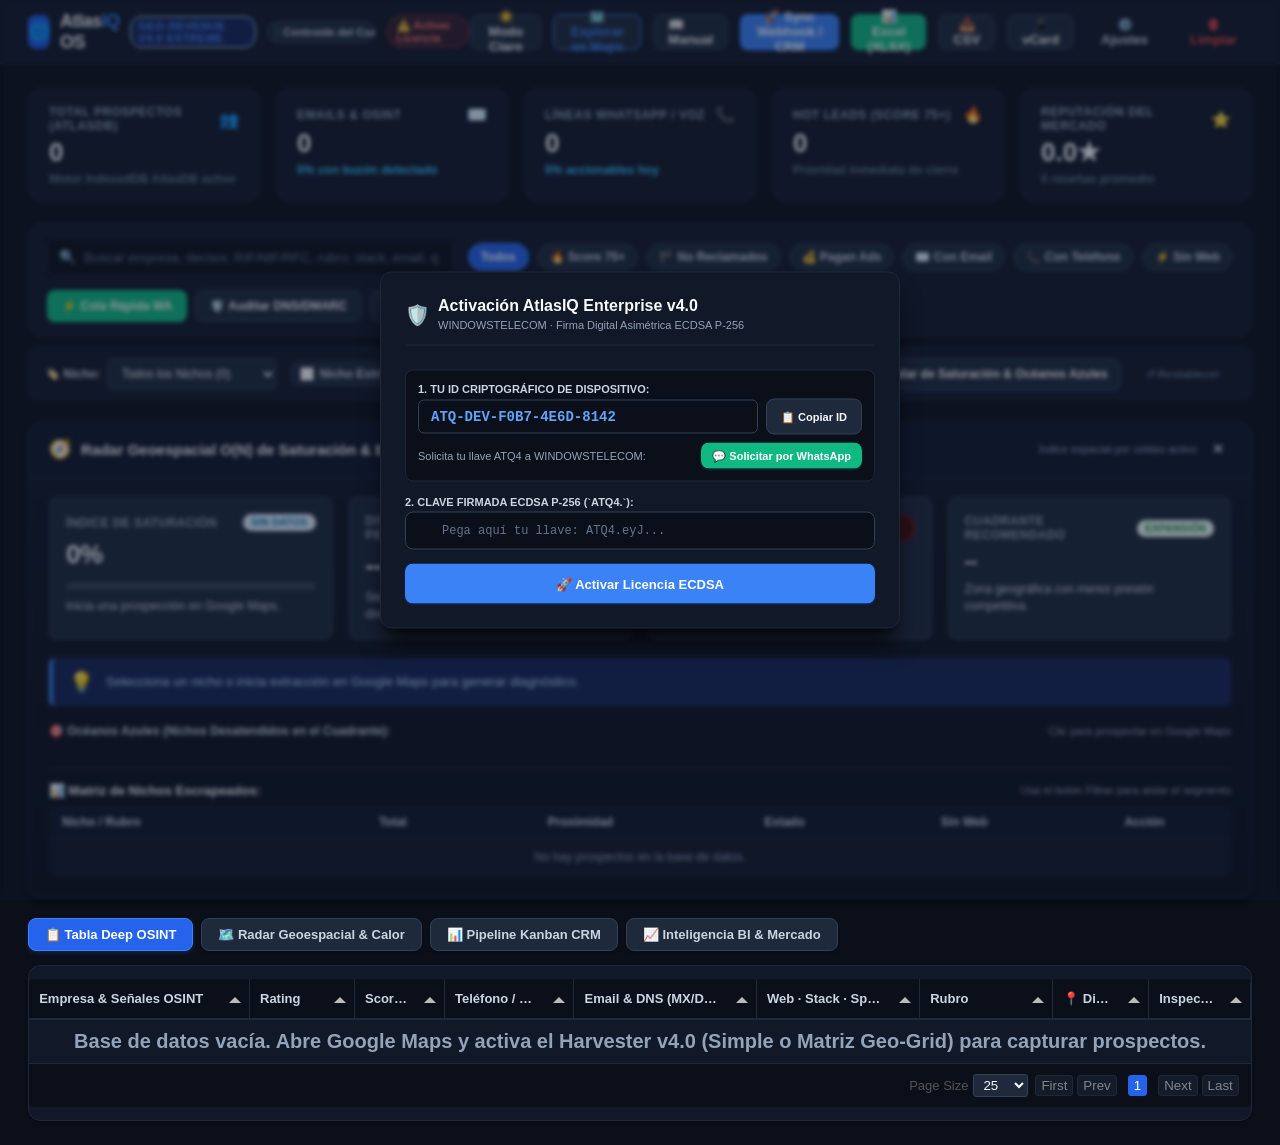
==== commit e7ca82de: "feat(v4.0): AtlasIQ Enterprise Extreme v4.0, Esri tactical heatmap, IndexedDB & direct deployer" ====
--- a/dashboard.html
+++ b/dashboard.html
@@ -6,15 +6,8 @@
     <meta name="viewport" content="width=device-width, initial-scale=1.0, maximum-scale=5.0, viewport-fit=cover" />
     <meta name="theme-color" content="#2563eb" />
     <meta name="mobile-web-app-capable" content="yes" />
-    <meta name="apple-mobile-web-app-status-bar-style" content="black-translucent" />
-    <title>AtlasIQ Enterprise CRM – Silicon Valley Grade B2B Intelligence</title>
-    <script>
-        // Inmediatamente aplicar el tema guardado para evitar parpadeos
-        (function() {
-            var savedTheme = localStorage.getItem("atlasiq-theme") || "light";
-            document.documentElement.setAttribute("data-theme", savedTheme);
-        })();
-    </script>
+    <title>AtlasIQ Enterprise v4.0 – Autonomous Geo-Revenue OS & AI CRM</title>
+    <script src="js/theme-init.js"></script>
     <link href="lib/tabulator/css/semantic-ui/tabulator_semantic-ui.min.css" rel="stylesheet" />
     <link href="lib/leaflet/leaflet.css" rel="stylesheet" />
     <link href="css/dashboard.css" rel="stylesheet" />
@@ -23,7 +16,9 @@
     <script src="lib/xlsx.full.min.js"></script>
     <script src="lib/leaflet/leaflet.js"></script>
     <script src="lib/leaflet/leaflet-heat.js"></script>
+    <script src="lib/echarts.min.js"></script>
     <script src="lib/jspdf/jspdf.umd.min.js"></script>
+    <script src="js/db.js"></script>
     <script src="js/util.js"></script>
     <script src="js/license.js"></script>
 </head>
@@ -33,42 +28,42 @@
     <header class="tl-navbar">
         <div class="tl-nav-brand">
             <div class="tl-brand-icon">🌐</div>
-            <div class="tl-brand-title">Atlas<span>IQ</span> CRM</div>
-            <span class="tl-nav-badge">Silicon Valley Enterprise v2.5</span>
+            <div class="tl-brand-title">Atlas<span>IQ</span> OS</div>
+            <span class="tl-nav-badge">Geo-Revenue v4.0 Extreme</span>
             <div class="tl-user-location-badge" id="header-user-location" title="Ubicación geográfica detectada">
                 <span class="tl-loc-dot"></span>
                 <span id="user-location-text">Detectando ubicación...</span>
             </div>
-            <div class="tl-license-badge" id="header-license-badge" title="Haz clic para ver detalles de licencia">
-                <span id="header-license-text">🛡️ Licencia Anual</span>
+            <div class="tl-license-badge" id="header-license-badge" title="Haz clic para ver detalles de licencia ECDSA P-256">
+                <span id="header-license-text">🛡️ ECDSA P-256</span>
             </div>
         </div>
         <div class="tl-nav-actions">
             <button id="btn-toggle-theme" class="tl-btn tl-btn-outline" title="Alternar Modo Oscuro / Claro" style="font-weight: 700;">
-                🌙 Modo Oscuro
-            </button>
-            <button id="btn-open-maps-search" class="tl-btn tl-btn-outline" style="border-color: #3b82f6; color: #1d4ed8;" title="Abrir Google Maps para prospectar en esta zona">
+                ☀️ Modo Claro
+            </button>
+            <button id="btn-open-maps-search" class="tl-btn tl-btn-outline" style="border-color: #3b82f6; color: #3b82f6;" title="Abrir Google Maps para prospectar en esta zona">
                 🗺️ Explorar en Maps
             </button>
             <a href="index.html" target="_blank" class="tl-btn tl-btn-outline" style="text-decoration: none;" title="Abrir Guía y Manual Oficial">
-                📖 Manual Oficial
+                📖 Manual
             </a>
-            <button id="btn-sync-webhook" class="tl-btn tl-btn-primary" title="Enviar prospectos a Zapier / Make / HubSpot">
-                🚀 Sincronizar CRM / Webhook
+            <button id="btn-sync-webhook" class="tl-btn tl-btn-primary" title="Enviar prospectos a Zapier / Make / n8n / GoHighLevel / HubSpot">
+                🚀 Sync Webhook / CRM
             </button>
             <button id="btn-export-xlsx" class="tl-btn tl-btn-success">
-                📊 Exportar Excel (XLSX)
+                📊 Excel (XLSX)
             </button>
             <button id="btn-export-csv" class="tl-btn tl-btn-outline">
-                📥 Exportar CSV
+                📥 CSV
             </button>
             <button id="btn-export-vcard" class="tl-btn tl-btn-outline" title="Exportar contactos a la agenda del móvil (.vcf)">
-                📱 vCard Móvil
-            </button>
-            <button id="btn-settings" class="tl-btn tl-btn-ghost" title="Configurar Webhook y Ajustes">
+                📱 vCard
+            </button>
+            <button id="btn-settings" class="tl-btn tl-btn-ghost" title="Configurar IA, Marca Blanca, Edge Worker y Webhook">
                 ⚙️ Ajustes
             </button>
-            <button id="btn-clear-data" class="tl-btn tl-btn-ghost" style="color: #ef4444;" title="Vaciar base de datos">
+            <button id="btn-clear-data" class="tl-btn tl-btn-ghost" style="color: #ef4444;" title="Vaciar base de datos IndexedDB">
                 🗑 Limpiar
             </button>
         </div>
@@ -80,43 +75,43 @@
         <section class="tl-kpi-grid">
             <div class="tl-kpi-card">
                 <div class="tl-kpi-header">
-                    <span class="tl-kpi-label">Total Leads</span>
+                    <span class="tl-kpi-label">Total Prospectos (AtlasDB)</span>
                     <span class="tl-kpi-icon">👥</span>
                 </div>
                 <div class="tl-kpi-value" id="kpi-total-leads">0</div>
-                <div class="tl-kpi-sub">Prospectos en base de datos</div>
+                <div class="tl-kpi-sub">Motor IndexedDB de alta escala</div>
             </div>
 
             <div class="tl-kpi-card">
                 <div class="tl-kpi-header">
-                    <span class="tl-kpi-label">Emails Verificados</span>
+                    <span class="tl-kpi-label">Emails & OSINT</span>
                     <span class="tl-kpi-icon">✉️</span>
                 </div>
                 <div class="tl-kpi-value" id="kpi-total-emails">0</div>
-                <div class="tl-kpi-sub highlight" id="kpi-email-pct">0% del total</div>
+                <div class="tl-kpi-sub highlight" id="kpi-email-pct">0% con buzón detectado</div>
             </div>
 
             <div class="tl-kpi-card">
                 <div class="tl-kpi-header">
-                    <span class="tl-kpi-label">Teléfonos Directos</span>
+                    <span class="tl-kpi-label">Líneas WhatsApp / Voz</span>
                     <span class="tl-kpi-icon">📞</span>
                 </div>
                 <div class="tl-kpi-value" id="kpi-total-phones">0</div>
-                <div class="tl-kpi-sub highlight" id="kpi-phone-pct">0% con WhatsApp/Llamada</div>
+                <div class="tl-kpi-sub highlight" id="kpi-phone-pct">0% accionables hoy</div>
             </div>
 
             <div class="tl-kpi-card">
                 <div class="tl-kpi-header">
-                    <span class="tl-kpi-label">Oportunidad Alta (Score 75+)</span>
+                    <span class="tl-kpi-label">Hot Leads (Score 75+)</span>
                     <span class="tl-kpi-icon">🔥</span>
                 </div>
                 <div class="tl-kpi-value" id="kpi-high-score">0</div>
-                <div class="tl-kpi-sub">Prioridad inmediata de venta</div>
+                <div class="tl-kpi-sub" id="kpi-unclaimed-sub">Prioridad inmediata de cierre</div>
             </div>
 
             <div class="tl-kpi-card">
                 <div class="tl-kpi-header">
-                    <span class="tl-kpi-label">Reputación Promedio</span>
+                    <span class="tl-kpi-label">Reputación del Mercado</span>
                     <span class="tl-kpi-icon">⭐</span>
                 </div>
                 <div class="tl-kpi-value" id="kpi-avg-rating">0.0★</div>
@@ -128,28 +123,33 @@
         <section class="tl-toolbar">
             <div class="tl-search-box">
                 <span class="tl-search-icon">🔍</span>
-                <input type="text" id="filter-search" class="tl-search-input" placeholder="Buscar por empresa, rubro, teléfono, email, ciudad..." />
+                <input type="text" id="filter-search" class="tl-search-input" placeholder="Buscar empresa, decisor, RIF/NIF/RFC, rubro, stack, email, quejas..." />
             </div>
 
             <div class="tl-filter-chips">
                 <span class="tl-chip active" data-filter="all">Todos</span>
-                <span class="tl-chip" data-filter="high-score">🔥 Score Alto (75+)</span>
+                <span class="tl-chip" data-filter="high-score">🔥 Score 75+</span>
+                <span class="tl-chip" data-filter="unclaimed">🏴 No Reclamados</span>
+                <span class="tl-chip" data-filter="ads-active">💰 Pagan Ads</span>
                 <span class="tl-chip" data-filter="has-email">✉️ Con Email</span>
                 <span class="tl-chip" data-filter="has-phone">📞 Con Teléfono</span>
-                <span class="tl-chip" data-filter="has-website">🌐 Con Sitio Web</span>
-                <span class="tl-chip" data-filter="no-website">⚡ Sin Web (Oportunidad)</span>
+                <span class="tl-chip" data-filter="no-website">⚡ Sin Web</span>
             </div>
 
             <div class="tl-toolbar-actions">
-                <button id="btn-start-speed-outreach" class="tl-btn tl-btn-success" style="height: 32px; font-size: 12px; font-weight: 700;" title="Iniciar sesión de prospección guiada por WhatsApp">
-                    ⚡ Prospección Rápida
+                <button id="btn-start-speed-outreach" class="tl-btn tl-btn-success" style="height: 32px; font-size: 12px; font-weight: 700;" title="Iniciar sesión guiada de WhatsApp">
+                    ⚡ Cola Rápida WA
                 </button>
-                <button id="btn-verify-all-emails" class="tl-btn tl-btn-outline" style="height: 32px; font-size: 12px;" title="Verificar servidores de correo MX de los emails en vivo ($0 DoH Cloudflare)">
-                    📧 Validar MX Emails
+                <button id="btn-verify-all-emails" class="tl-btn tl-btn-outline" style="height: 32px; font-size: 12px;" title="Auditar DNS MX + SPF + DMARC en lote ($0 Cloudflare DoH)">
+                    🛡️ Auditar DNS/DMARC
                 </button>
-                <button id="btn-export-json" class="tl-btn tl-btn-outline" style="height: 32px; font-size: 12px;">
+                <button id="btn-export-json" class="tl-btn tl-btn-outline" style="height: 32px; font-size: 12px;" title="Exportar JSON para Agentes MCP o Backups">
                     { } JSON
                 </button>
+                <button id="btn-import-json" class="tl-btn tl-btn-outline" style="height: 32px; font-size: 12px;" title="Importar archivo JSON de prospectos">
+                    📤 Importar
+                </button>
+                <input type="file" id="input-import-json-file" accept=".json" style="display: none;" />
             </div>
         </section>
 
@@ -163,15 +163,15 @@
                     </select>
                 </div>
 
-                <label class="tl-checkbox-label" title="Coincidencia estricta y exacta por rubro/categoría principal">
+                <label class="tl-checkbox-label" title="Coincidencia exacta por rubro principal">
                     <input type="checkbox" id="check-strict-niche" />
                     <span>Nicho Estricto</span>
                 </label>
 
                 <div style="display: flex; align-items: center; gap: 6px;">
-                    <label for="filter-distance" style="font-size: 12px; font-weight: 700; color: var(--text-secondary);">📍 Distancia Máx:</label>
+                    <label for="filter-distance" style="font-size: 12px; font-weight: 700; color: var(--text-secondary);">📍 Radio:</label>
                     <select id="filter-distance" class="tl-select-filter">
-                        <option value="all" selected>Cualquier distancia (Todas)</option>
+                        <option value="all" selected>Cualquier distancia</option>
                         <option value="1">&lt; 1 km (Hiper-local)</option>
                         <option value="3">&lt; 3 km (Sector)</option>
                         <option value="5">&lt; 5 km (Comuna/Zona)</option>
@@ -183,31 +183,29 @@
 
             <div class="tl-filter-group-right">
                 <button id="btn-toggle-saturation" class="tl-btn tl-btn-primary" style="height: 32px; font-size: 12px; padding: 0 12px; background: #1e293b; border-color: #334155;">
-                    🧭 Radar de Saturación & Nichos
+                    🧭 Radar de Saturación & Océanos Azules
                 </button>
-                <button id="btn-reset-filters" class="tl-btn tl-btn-ghost" style="height: 32px; font-size: 11px; color: #64748b;" title="Restablecer todos los filtros">
+                <button id="btn-reset-filters" class="tl-btn tl-btn-ghost" style="height: 32px; font-size: 11px; color: #64748b;">
                     ↺ Restablecer
                 </button>
             </div>
         </section>
 
-        <!-- MARKET SATURATION & NICHE INTELLIGENCE RADAR (COLLAPSIBLE / TOGGLEABLE) -->
+        <!-- MARKET SATURATION & NICHE INTELLIGENCE RADAR -->
         <section class="tl-saturation-section" id="market-saturation-panel">
             <div class="tl-saturation-header">
                 <div class="tl-sat-title-box">
                     <span style="font-size: 18px;">🧭</span>
-                    <div class="tl-sat-title">Radar de Saturación & Expansión de Nichos <span class="tl-badge-score tl-score-high" id="sat-target-badge" style="font-size: 10px; margin-left: 6px;">Todos los rubros</span></div>
+                    <div class="tl-sat-title">Radar Geoespacial O(N) de Saturación & Expansión <span class="tl-badge-score tl-score-high" id="sat-target-badge" style="font-size: 10px; margin-left: 6px;">Todos los rubros</span></div>
                 </div>
                 <div style="display: flex; align-items: center; gap: 8px;">
-                    <span style="font-size: 11px; color: #64748b;" id="sat-updated-label">Inteligencia geoespacial en tiempo real</span>
+                    <span style="font-size: 11px; color: var(--text-muted);">Índice espacial por celdas activo</span>
                     <button id="btn-close-saturation" class="tl-btn tl-btn-ghost" style="height: 26px; font-size: 14px; padding: 0 6px;">✕</button>
                 </div>
             </div>
 
             <div class="tl-sat-body">
-                <!-- METRIC CARDS -->
                 <div class="tl-sat-grid">
-                    <!-- Gauge Card -->
                     <div class="tl-sat-card">
                         <div class="tl-sat-card-header">
                             <span class="tl-sat-card-label">Índice de Saturación</span>
@@ -217,80 +215,70 @@
                         <div class="tl-sat-meter-bar">
                             <div class="tl-sat-meter-fill" id="sat-meter-fill" style="width: 0%; background: #2563eb;"></div>
                         </div>
-                        <div class="tl-sat-subtext" id="sat-density-sub">Calculando densidad y proximidad entre competidores...</div>
-                    </div>
-
-                    <!-- Proximity Card ("Distancia del uno al otro") -->
+                        <div class="tl-sat-subtext" id="sat-density-sub">Calculando densidad espacial...</div>
+                    </div>
+
                     <div class="tl-sat-card">
                         <div class="tl-sat-card-header">
-                            <span class="tl-sat-card-label">Distancia Entre Negocios</span>
-                            <span class="tl-sat-badge" style="background: #f1f5f9; color: #334155;">Proximidad Peer-to-Peer</span>
+                            <span class="tl-sat-card-label">Distancia Peer-to-Peer</span>
+                            <span class="tl-sat-badge" style="background: #f1f5f9; color: #334155;">Mismo Rubro</span>
                         </div>
                         <div class="tl-sat-val-lg" id="sat-peer-dist-val">-- m</div>
-                        <div class="tl-sat-subtext" id="sat-peer-dist-sub">Distancia promedio al competidor idéntico más cercano en la zona.</div>
-                    </div>
-
-                    <!-- Digital Vulnerability Card -->
+                        <div class="tl-sat-subtext" id="sat-peer-dist-sub">Separación promedio entre competidores directos.</div>
+                    </div>
+
                     <div class="tl-sat-card">
                         <div class="tl-sat-card-header">
                             <span class="tl-sat-card-label">Vulnerabilidad Digital</span>
-                            <span class="tl-sat-badge" style="background: #fef2f2; color: #b91c1c;">Oportunidad B2B</span>
+                            <span class="tl-sat-badge" style="background: #fef2f2; color: #b91c1c;">Brecha B2B</span>
                         </div>
                         <div class="tl-sat-val-lg" id="sat-vuln-val">--%</div>
-                        <div class="tl-sat-subtext" id="sat-vuln-sub">Porcentaje de negocios sin presencia web o sin pixel publicitario.</div>
-                    </div>
-
-                    <!-- Spatial Expansion Card -->
+                        <div class="tl-sat-subtext" id="sat-vuln-sub">Porcentaje sin web o sin píxeles de conversión.</div>
+                    </div>
+
                     <div class="tl-sat-card">
                         <div class="tl-sat-card-header">
-                            <span class="tl-sat-card-label">Cuadrante Menos Saturado</span>
+                            <span class="tl-sat-card-label">Cuadrante Recomendado</span>
                             <span class="tl-sat-badge" style="background: #f0fdf4; color: #15803d;">Expansión</span>
                         </div>
                         <div class="tl-sat-val-lg" id="sat-quadrant-val" style="font-size: 20px;">--</div>
-                        <div class="tl-sat-subtext" id="sat-quadrant-sub">Zona geográfica con menor presión de competencia directa.</div>
-                    </div>
-                </div>
-
-                <!-- Strategic Advisory Box -->
+                        <div class="tl-sat-subtext" id="sat-quadrant-sub">Zona geográfica con menor presión competitiva.</div>
+                    </div>
+                </div>
+
                 <div class="tl-sat-advice-box">
                     <span class="tl-sat-advice-icon">💡</span>
                     <div class="tl-sat-advice-text" id="sat-advice-text">
-                        Inicia una prospección o selecciona un nicho específico para evaluar la viabilidad de apertura y saturación.
-                    </div>
-                </div>
-
-                <!-- Opportunity Niches Radar -->
+                        Selecciona un nicho o inicia extracción en Google Maps para generar diagnóstico.
+                    </div>
+                </div>
+
                 <div>
-                    <div style="font-size: 12px; font-weight: 700; color: #475569; margin-bottom: 6px; display: flex; align-items: center; justify-content: space-between;">
-                        <span>🎯 Nichos Desatendidos & Sitios de Interés para Desarrollar en la Zona:</span>
-                        <span style="font-size: 11px; color: #94a3b8; font-weight: normal;">Haz clic para buscar en Google Maps</span>
-                    </div>
-                    <div class="tl-opportunity-chips" id="sat-opportunity-chips">
-                        <!-- Injected via JS -->
-                    </div>
-                </div>
-
-                <!-- DETAILED NICHE BREAKDOWN TABLE IN CRM -->
+                    <div style="font-size: 12px; font-weight: 700; color: var(--text-secondary); margin-bottom: 6px; display: flex; align-items: center; justify-content: space-between;">
+                        <span>🎯 Océanos Azules (Nichos Desatendidos en el Cuadrante):</span>
+                        <span style="font-size: 11px; color: var(--text-muted); font-weight: normal;">Clic para prospectar en Google Maps</span>
+                    </div>
+                    <div class="tl-opportunity-chips" id="sat-opportunity-chips"></div>
+                </div>
+
                 <div style="margin-top: 6px; border-top: 1px solid var(--border-color); padding-top: 14px;">
                     <div style="font-size: 13px; font-weight: 800; color: var(--text-primary); margin-bottom: 8px; display: flex; align-items: center; justify-content: space-between;">
-                        <span>📊 Detalle de Nichos en el Cuadrante Escrapeado:</span>
-                        <span style="font-size: 11px; color: var(--text-muted); font-weight: normal;">Haz clic en cualquier nicho para filtrarlo al instante</span>
+                        <span>📊 Matriz de Nichos Escrapeados:</span>
+                        <span style="font-size: 11px; color: var(--text-muted); font-weight: normal;">Usa el botón Filtrar para aislar el segmento</span>
                     </div>
                     <div id="sat-niche-breakdown-container" style="overflow-x: auto;">
                         <table style="width: 100%; border-collapse: collapse; font-size: 12px; background: var(--bg-card); border-radius: 8px; overflow: hidden; border: 1px solid var(--border-color);">
                             <thead>
                                 <tr style="background: var(--bg-main); text-align: left; color: var(--text-secondary); font-weight: 700; border-bottom: 1px solid var(--border-color);">
                                     <th style="padding: 8px 12px;">Nicho / Rubro</th>
-                                    <th style="padding: 8px 12px; text-align: center;">Total Negocios</th>
-                                    <th style="padding: 8px 12px; text-align: center;">Proximidad Promedio</th>
-                                    <th style="padding: 8px 12px; text-align: center;">Saturación</th>
-                                    <th style="padding: 8px 12px; text-align: center;">Sin Web (Oportunidad)</th>
+                                    <th style="padding: 8px 12px; text-align: center;">Total</th>
+                                    <th style="padding: 8px 12px; text-align: center;">Proximidad</th>
+                                    <th style="padding: 8px 12px; text-align: center;">Estado</th>
+                                    <th style="padding: 8px 12px; text-align: center;">Sin Web</th>
                                     <th style="padding: 8px 12px; text-align: center;">Acción</th>
                                 </tr>
                             </thead>
-                            <tbody id="sat-niche-tbody">
-                                <tr><td colspan="6" style="padding: 12px; text-align: center; color: var(--text-muted);">Cargando análisis de nichos...</td></tr>
-                            </tbody>
+                            <tbody id="sat-niche-tbody"></tbody>
                         </table>
                     </div>
                 </div>
@@ -300,206 +288,214 @@
         <!-- FILTER SAFETY BANNER -->
         <div class="tl-filter-alert-banner" id="filter-reset-banner">
             <div>
-                ⚠️ <strong>Filtros activos:</strong> Mostrando <span id="banner-filtered-count">0</span> de <span id="banner-total-count">0</span> prospectos. Si no ves los prospectos deseados, restablece los filtros.
+                ⚠️ <strong>Filtros activos:</strong> Mostrando <span id="banner-filtered-count">0</span> de <span id="banner-total-count">0</span> prospectos.
             </div>
             <button id="banner-btn-reset" class="tl-btn tl-btn-outline" style="height: 26px; font-size: 11px; padding: 0 10px; border-color: #f59e0b; color: #b45309;">
-                Restablecer Filtros
-            </button>
-        </div>
-
-        <!-- VIEW NAVIGATION TABS -->
-        <section class="tl-view-tabs" style="display: flex; gap: 8px; margin-bottom: -6px;">
+                Mostrar Todos
+            </button>
+        </div>
+
+        <!-- VIEW NAVIGATION TABS (4 VIEWS INCLUDING EXECUTIVE BI) -->
+        <section class="tl-view-tabs" style="display: flex; gap: 8px; margin-bottom: -6px; flex-wrap: wrap;">
             <button class="tl-view-tab active" id="tab-view-table">
-                📋 Tabla de Prospectos
+                📋 Tabla Deep OSINT
             </button>
             <button class="tl-view-tab" id="tab-view-map">
-                🗺️ Mapa Geoespacial & Calor
+                🗺️ Radar Geoespacial & Calor
             </button>
             <button class="tl-view-tab" id="tab-view-kanban">
-                📊 Pipeline Kanban
-            </button>
-        </section>
-
-        <!-- DATA TABLE VIEW -->
+                📊 Pipeline Kanban CRM
+            </button>
+            <button class="tl-view-tab" id="tab-view-analytics">
+                📈 Inteligencia BI & Mercado
+            </button>
+        </section>
+
+        <!-- VIEW 1: DATA TABLE -->
         <section class="tl-table-card" id="view-section-table">
             <div id="example-table"></div>
         </section>
 
-        <!-- INTERACTIVE GEOMAP VIEW -->
+        <!-- VIEW 2: INTERACTIVE GEOMAP -->
         <section class="tl-map-card" id="view-section-map" style="display: none; background: var(--bg-card); border-radius: var(--radius-lg); border: 1.5px solid var(--border-color); padding: 16px; box-shadow: var(--shadow-md); position: relative;">
             <div style="display: flex; align-items: center; justify-content: space-between; margin-bottom: 12px; flex-wrap: wrap; gap: 10px;">
                 <div style="display: flex; align-items: center; gap: 8px;">
                     <span style="font-size: 18px;">🗺️</span>
-                    <strong style="font-size: 15px; color: var(--text-primary);">Radar Geoespacial y Concentración de Clientes</strong>
-                    <span class="tl-badge-score tl-score-high" id="map-counter-badge" style="font-size: 11px;">0 Pines en mapa</span>
+                    <strong style="font-size: 15px; color: var(--text-primary);">Radar Geoespacial y Concentración Comercial</strong>
+                    <span class="tl-badge-score tl-score-high" id="map-counter-badge" style="font-size: 11px;">0 Pines</span>
                 </div>
                 <div style="display: flex; align-items: center; gap: 12px;">
                     <label class="tl-checkbox-label">
                         <input type="checkbox" id="check-map-heatmap" checked />
-                        <span>🔥 Capa de Calor (Densidad)</span>
+                        <span>🔥 Mapa de Calor</span>
                     </label>
                     <label class="tl-checkbox-label">
                         <input type="checkbox" id="check-map-markers" checked />
-                        <span>📍 Pines de Prospectos</span>
+                        <span>📍 Pines Score</span>
                     </label>
                     <button id="btn-map-recenter" class="tl-btn tl-btn-outline" style="height: 30px; font-size: 12px; padding: 0 10px;">
-                        🎯 Centrar en Zona
+                        🎯 Centrar
                     </button>
                 </div>
             </div>
             <div id="atlasiq-map" style="height: 600px; width: 100%; border-radius: var(--radius-md); border: 1px solid var(--border-color); z-index: 10;"></div>
-            <div style="display: flex; align-items: center; justify-content: space-between; margin-top: 10px; font-size: 11px; color: var(--text-muted);">
-                <div>
-                    <strong>Leyenda de Oportunidad:</strong> 
-                    <span style="color: #10b981; font-weight: 700; margin-left: 6px;">🟢 Score Alto (75+)</span> · 
-                    <span style="color: #f59e0b; font-weight: 700; margin-left: 6px;">🟡 Score Medio (45-74)</span> · 
-                    <span style="color: #94a3b8; font-weight: 700; margin-left: 6px;">⚪ Score Bajo (&lt;45)</span>
-                </div>
-                <div>Haz clic en cualquier pin para ver el diagnóstico y abrir WhatsApp</div>
-            </div>
-        </section>
-
-        <!-- PIPELINE KANBAN VIEW -->
+        </section>
+
+        <!-- VIEW 3: PIPELINE KANBAN -->
         <section class="tl-kanban-card" id="view-section-kanban" style="display: none; background: var(--bg-card); border-radius: var(--radius-lg); border: 1.5px solid var(--border-color); padding: 18px; box-shadow: var(--shadow-md);">
             <div style="display: flex; align-items: center; justify-content: space-between; margin-bottom: 16px; flex-wrap: wrap; gap: 10px;">
                 <div style="display: flex; align-items: center; gap: 8px;">
                     <span style="font-size: 18px;">📊</span>
-                    <strong style="font-size: 15px; color: var(--text-primary);">Pipeline de Ventas y Seguimiento de Leads (Kanban)</strong>
-                    <span style="font-size: 12px; color: var(--text-muted);">Arrastra los prospectos entre columnas para actualizar su estado de venta</span>
-                </div>
-                <div style="display: flex; gap: 8px;">
-                    <button id="btn-kanban-reset-all" class="tl-btn tl-btn-outline" style="height: 28px; font-size: 11px; color: #64748b;" title="Mover todos los prospectos de nuevo a 'Nuevo Prospecto'">
-                        ↺ Reiniciar Estados
-                    </button>
-                </div>
-            </div>
-
-            <!-- KANBAN BOARD COLUMNS -->
+                    <strong style="font-size: 15px; color: var(--text-primary);">Pipeline Ejecutivo de Cierres B2B</strong>
+                    <span style="font-size: 12px; color: var(--text-muted);">Arrastra cada tarjeta para actualizar su etapa comercial</span>
+                </div>
+                <button id="btn-kanban-reset-all" class="tl-btn tl-btn-outline" style="height: 28px; font-size: 11px; color: #64748b;">
+                    ↺ Reiniciar Pipeline
+                </button>
+            </div>
+
             <div class="tl-kanban-board" id="atlasiq-kanban-board">
-                <!-- Column 1: Nuevo -->
                 <div class="tl-kanban-col" data-stage="nuevo">
                     <div class="tl-kanban-col-header" style="border-top: 3px solid #3b82f6;">
-                        <div style="display: flex; align-items: center; gap: 6px;">
-                            <span>📥</span>
-                            <span class="tl-kanban-col-title">Nuevo Prospecto</span>
-                        </div>
+                        <div style="display: flex; align-items: center; gap: 6px;"><span>📥</span><span class="tl-kanban-col-title">Nuevo Prospecto</span></div>
                         <span class="tl-kanban-count" id="kanban-count-nuevo">0</span>
                     </div>
                     <div class="tl-kanban-cards-container" id="kanban-cards-nuevo" data-stage="nuevo"></div>
                 </div>
 
-                <!-- Column 2: Contactado -->
                 <div class="tl-kanban-col" data-stage="contactado">
                     <div class="tl-kanban-col-header" style="border-top: 3px solid #f59e0b;">
-                        <div style="display: flex; align-items: center; gap: 6px;">
-                            <span>💬</span>
-                            <span class="tl-kanban-col-title">Contactado</span>
-                        </div>
+                        <div style="display: flex; align-items: center; gap: 6px;"><span>💬</span><span class="tl-kanban-col-title">Contactado</span></div>
                         <span class="tl-kanban-count" id="kanban-count-contactado">0</span>
                     </div>
                     <div class="tl-kanban-cards-container" id="kanban-cards-contactado" data-stage="contactado"></div>
                 </div>
 
-                <!-- Column 3: En Negociación -->
                 <div class="tl-kanban-col" data-stage="negociacion">
                     <div class="tl-kanban-col-header" style="border-top: 3px solid #8b5cf6;">
-                        <div style="display: flex; align-items: center; gap: 6px;">
-                            <span>🤝</span>
-                            <span class="tl-kanban-col-title">En Negociación</span>
-                        </div>
+                        <div style="display: flex; align-items: center; gap: 6px;"><span>🤝</span><span class="tl-kanban-col-title">En Negociación</span></div>
                         <span class="tl-kanban-count" id="kanban-count-negociacion">0</span>
                     </div>
                     <div class="tl-kanban-cards-container" id="kanban-cards-negociacion" data-stage="negociacion"></div>
                 </div>
 
-                <!-- Column 4: Cerrado / Ganado -->
                 <div class="tl-kanban-col" data-stage="ganado">
                     <div class="tl-kanban-col-header" style="border-top: 3px solid #10b981;">
-                        <div style="display: flex; align-items: center; gap: 6px;">
-                            <span>🎉</span>
-                            <span class="tl-kanban-col-title">Cliente Ganado</span>
-                        </div>
+                        <div style="display: flex; align-items: center; gap: 6px;"><span>🎉</span><span class="tl-kanban-col-title">Cliente Ganado</span></div>
                         <span class="tl-kanban-count" id="kanban-count-ganado">0</span>
                     </div>
                     <div class="tl-kanban-cards-container" id="kanban-cards-ganado" data-stage="ganado"></div>
                 </div>
 
-                <!-- Column 5: Descartado -->
                 <div class="tl-kanban-col" data-stage="descartado">
                     <div class="tl-kanban-col-header" style="border-top: 3px solid #ef4444;">
-                        <div style="display: flex; align-items: center; gap: 6px;">
-                            <span>❌</span>
-                            <span class="tl-kanban-col-title">Descartado</span>
-                        </div>
+                        <div style="display: flex; align-items: center; gap: 6px;"><span>❌</span><span class="tl-kanban-col-title">Descartado</span></div>
                         <span class="tl-kanban-count" id="kanban-count-descartado">0</span>
                     </div>
                     <div class="tl-kanban-cards-container" id="kanban-cards-descartado" data-stage="descartado"></div>
                 </div>
             </div>
         </section>
+
+        <!-- VIEW 4: EXECUTIVE BI ANALYTICS (ECHARTS) -->
+        <section class="tl-analytics-card" id="view-section-analytics" style="display: none;">
+            <div class="tl-bi-grid">
+                <div class="tl-bi-box">
+                    <div class="tl-bi-title">🎯 Señales de Oportunidad B2B Detectadas</div>
+                    <div id="chart-signals" class="tl-echart-canvas"></div>
+                </div>
+                <div class="tl-bi-box">
+                    <div class="tl-bi-title">💻 Penetración de Tech Stack & Píxeles Ads</div>
+                    <div id="chart-tech" class="tl-echart-canvas"></div>
+                </div>
+                <div class="tl-bi-box">
+                    <div class="tl-bi-title">🏷️ Top Nichos: Volumen vs Brecha Digital (Sin Web)</div>
+                    <div id="chart-niches" class="tl-echart-canvas"></div>
+                </div>
+                <div class="tl-bi-box">
+                    <div class="tl-bi-title">🚀 Embudo de Conversión Comercial (Pipeline)</div>
+                    <div id="chart-funnel" class="tl-echart-canvas"></div>
+                </div>
+            </div>
+        </section>
     </main>
 
-    <!-- LEAD INSPECTOR DRAWER (SLIDE-OVER) -->
+    <!-- 360° DEEP INSPECTOR DRAWER -->
     <div class="tl-drawer-overlay" id="lead-drawer-overlay">
         <aside class="tl-drawer" id="lead-drawer">
             <div class="tl-drawer-header">
                 <div>
                     <h2 class="tl-drawer-title" id="drawer-lead-name">Nombre de la Empresa</h2>
-                    <span class="tl-rating-pill" id="drawer-lead-rating">4.8★ (120 reseñas)</span>
+                    <div style="display: flex; gap: 6px; align-items: center; margin-top: 4px; flex-wrap: wrap;">
+                        <span class="tl-rating-pill" id="drawer-lead-rating">4.8★</span>
+                        <span id="drawer-claim-badge"></span>
+                        <span id="drawer-price-badge"></span>
+                    </div>
                 </div>
                 <button class="tl-drawer-close" id="drawer-close-btn">&times;</button>
             </div>
 
             <div class="tl-drawer-body">
-                <!-- AI OPPORTUNITY CARD -->
+                <!-- AI OPPORTUNITY & CORE WEB VITALS CARD -->
                 <div class="tl-detail-card" style="border-left: 4px solid #2563eb;">
-                    <div class="tl-detail-title">
-                        <span>🤖 Diagnóstico de Oportunidad IA</span>
-                    </div>
-                    <div class="tl-detail-row">
-                        <span class="tl-detail-label">Score de Prospección:</span>
+                    <div class="tl-detail-title" style="justify-content: space-between;">
+                        <span>🤖 Diagnóstico Deep OSINT & Velocidad Web</span>
+                        <button id="btn-audit-pagespeed" class="tl-btn tl-btn-outline" style="height: 24px; font-size: 10.5px; padding: 0 8px;">
+                            ⚡ Auditar PageSpeed Móvil
+                        </button>
+                    </div>
+                    <div class="tl-detail-row">
+                        <span class="tl-detail-label">Score Predictivo v4.0:</span>
                         <span class="tl-badge-score tl-score-high" id="drawer-ai-score">85</span>
                     </div>
                     <div class="tl-detail-row">
-                        <span class="tl-detail-label">Prioridad de Contacto:</span>
+                        <span class="tl-detail-label">Prioridad Comercial:</span>
                         <span class="tl-detail-val" id="drawer-ai-priority">Alta</span>
                     </div>
+                    <div class="tl-detail-row">
+                        <span class="tl-detail-label">Google PageSpeed Móvil:</span>
+                        <span class="tl-detail-val" id="drawer-pagespeed-val">Sin auditar (Clic arriba)</span>
+                    </div>
                     <div class="tl-detail-row" style="flex-direction: column; align-items: flex-start; gap: 4px;">
-                        <span class="tl-detail-label">Oportunidades Detectadas:</span>
+                        <span class="tl-detail-label">Señales de Venta Detectadas:</span>
                         <div id="drawer-ai-opps" style="margin-top: 4px;"></div>
                     </div>
                 </div>
 
-                <!-- CONTACT & PROFILE -->
+                <!-- OSINT CORPORATE, FISCAL & CONTACT PROFILE -->
                 <div class="tl-detail-card">
                     <div class="tl-detail-title">
-                        <span>📞 Canales de Contacto Directo</span>
-                    </div>
-                    <div class="tl-detail-row">
-                        <span class="tl-detail-label">Rubro / Nicho:</span>
+                        <span>🕵️ Inteligencia Fiscal, Decisor & Contacto</span>
+                    </div>
+                    <div class="tl-detail-row">
+                        <span class="tl-detail-label">Razón Social / Legal:</span>
+                        <span class="tl-detail-val" id="drawer-legal-name">-</span>
+                    </div>
+                    <div class="tl-detail-row">
+                        <span class="tl-detail-label">ID Fiscal (NIF/RFC/RIF):</span>
+                        <span class="tl-detail-val" id="drawer-tax-id">-</span>
+                    </div>
+                    <div class="tl-detail-row">
+                        <span class="tl-detail-label">Decisor / Ejecutivo:</span>
+                        <span class="tl-detail-val" id="drawer-decision-maker">-</span>
+                    </div>
+                    <div class="tl-detail-row">
+                        <span class="tl-detail-label">Rubro / Categorías:</span>
                         <span class="tl-detail-val" id="drawer-category">-</span>
                     </div>
                     <div class="tl-detail-row">
-                        <span class="tl-detail-label">📍 Distancia:</span>
-                        <span class="tl-detail-val" id="drawer-distance">-</span>
-                    </div>
-                    <div class="tl-detail-row">
-                        <span class="tl-detail-label">👥 Competidor más cercano:</span>
+                        <span class="tl-detail-label">📍 Distancia / Vecino:</span>
                         <span class="tl-detail-val" id="drawer-nearest-peer">-</span>
                     </div>
                     <div class="tl-detail-row">
-                        <span class="tl-detail-label">Teléfono:</span>
+                        <span class="tl-detail-label">Teléfono Directo:</span>
                         <span class="tl-detail-val" id="drawer-phone">-</span>
                     </div>
                     <div class="tl-detail-row">
-                        <span class="tl-detail-label">WhatsApp Directo:</span>
-                        <span id="drawer-whatsapp-btn">-</span>
-                    </div>
-                    <div class="tl-detail-row">
-                        <span class="tl-detail-label">Email Verificado:</span>
-                        <div style="display: flex; align-items: center;">
+                        <span class="tl-detail-label">Email & Ciberseguridad:</span>
+                        <div style="display: flex; align-items: center; gap: 4px; flex-wrap: wrap; justify-content: flex-end;">
                             <span class="tl-detail-val" id="drawer-email">-</span>
-                            <span id="drawer-email-mx" style="margin-left: 6px;"></span>
+                            <span id="drawer-email-mx"></span>
                         </div>
                     </div>
                     <div class="tl-detail-row">
@@ -507,90 +503,133 @@
                         <span class="tl-detail-val"><a href="#" id="drawer-website" target="_blank">-</a></span>
                     </div>
                     <div class="tl-detail-row">
+                        <span class="tl-detail-label">Reservas / Delivery:</span>
+                        <span class="tl-detail-val" id="drawer-booking">-</span>
+                    </div>
+                    <div class="tl-detail-row">
+                        <span class="tl-detail-label">Horario / Estado:</span>
+                        <span class="tl-detail-val" id="drawer-hours" style="max-width: 62%;">-</span>
+                    </div>
+                    <div class="tl-detail-row">
                         <span class="tl-detail-label">Dirección:</span>
-                        <span class="tl-detail-val" id="drawer-address" style="max-width: 60%;">-</span>
+                        <span class="tl-detail-val" id="drawer-address" style="max-width: 62%;">-</span>
                     </div>
                 </div>
 
                 <!-- SOCIAL & TECH STACK -->
                 <div class="tl-detail-card">
                     <div class="tl-detail-title">
-                        <span>🌐 Redes Sociales y Tecnología</span>
-                    </div>
-                    <div class="tl-detail-row">
-                        <span class="tl-detail-label">Tech Stack Detectado:</span>
-                        <span class="tl-detail-val" id="drawer-tech">No detectado</span>
+                        <span>🌐 Stack Tecnológico, Píxeles Ads & RRSS</span>
+                    </div>
+                    <div class="tl-detail-row">
+                        <span class="tl-detail-label">Tecnologías & Píxeles:</span>
+                        <span class="tl-detail-val" id="drawer-tech" style="max-width: 65%;">-</span>
                     </div>
                     <div class="tl-detail-row">
                         <span class="tl-detail-label">Redes Sociales:</span>
-                        <div id="drawer-socials" style="display: flex; gap: 8px;"></div>
-                    </div>
-                </div>
-
-                <!-- OUTREACH PITCH & GEMINI AI GENERATOR -->
+                        <div id="drawer-socials" style="display: flex; gap: 6px; flex-wrap: wrap;"></div>
+                    </div>
+                </div>
+
+                <!-- OMNICHANNEL SEQUENCER & GEMINI 2.5 AI -->
                 <div class="tl-detail-card">
                     <div class="tl-detail-title">
-                        <span>⚡ Propuestas de Venta & Auditoría IA</span>
-                    </div>
-                    <div class="tl-pitch-tabs">
-                        <button class="tl-pitch-tab active" id="tab-pitch-wa" data-channel="whatsapp">WhatsApp</button>
-                        <button class="tl-pitch-tab" id="tab-pitch-email" data-channel="email">Email Frío</button>
-                        <button class="tl-pitch-tab" id="tab-pitch-gemini" data-channel="gemini" style="background: linear-gradient(135deg, #eff6ff, #dbeafe); color: #1e40af; border: 1px solid #bfdbfe;">✨ Gemini IA en Vivo</button>
-                    </div>
-                    <div class="tl-pitch-box" id="drawer-pitch-text">Cargando propuesta...</div>
+                        <span>⚡ Secuenciador Omnicanal & Gemini 2.5 IA</span>
+                    </div>
+                    <div class="tl-pitch-tabs" style="flex-wrap: wrap;">
+                        <button class="tl-pitch-tab active" data-channel="whatsapp">WA Toque 1</button>
+                        <button class="tl-pitch-tab" data-channel="followup">Toque 2 (48h)</button>
+                        <button class="tl-pitch-tab" data-channel="email">Email Frío</button>
+                        <button class="tl-pitch-tab" data-channel="call">Llamada 30s</button>
+                        <button class="tl-pitch-tab" data-channel="gemini" style="background: linear-gradient(135deg, #eff6ff, #dbeafe); color: #1e40af; border: 1px solid #bfdbfe;">✨ Gemini 2.5 IA</button>
+                    </div>
+                    <div class="tl-pitch-box" id="drawer-pitch-text">Cargando secuencia...</div>
                     <div id="gemini-controls" style="display: none; margin-top: 8px;">
                         <button class="tl-btn tl-btn-primary" id="btn-ai-generate-pitch" style="width: 100%;">
-                            ✨ Generar Auditoría y Guión con Gemini
+                            ✨ Ejecutar Estrategia Profunda con Gemini 2.5 / Nano IA
                         </button>
                     </div>
                     <div style="display: flex; gap: 8px; margin-top: 8px;" id="standard-pitch-actions">
                         <button class="tl-btn tl-btn-primary" id="btn-copy-pitch" style="flex: 1;">
-                            📋 Copiar Mensaje
+                            📋 Copiar Guión
                         </button>
                         <a href="#" target="_blank" class="tl-btn tl-btn-success" id="btn-send-wa" style="flex: 1;">
-                            💬 Abrir WhatsApp
+                            💬 Enviar WhatsApp
                         </a>
                     </div>
-                    <button id="btn-download-pdf-audit" class="tl-btn tl-btn-outline" style="width: 100%; margin-top: 10px; border-color: var(--text-primary); color: var(--text-primary); font-weight: 700; display: flex; align-items: center; justify-content: center; gap: 8px;" title="Generar informe ejecutivo de auditoría en PDF de marca blanca">
-                        📄 Descargar Auditoría PDF (Marca Blanca)
-                    </button>
+                    <div style="display: grid; grid-template-columns: 1fr 1fr; gap: 8px; margin-top: 10px;">
+                        <button id="btn-download-pdf-audit" class="tl-btn tl-btn-outline" style="font-weight: 700; font-size: 11.5px;">
+                            📄 PDF Marca Blanca
+                        </button>
+                        <button id="btn-publish-cloud-audit" class="tl-btn tl-btn-outline" style="font-weight: 700; font-size: 11.5px; border-color: #3b82f6; color: #3b82f6;" title="Publica landing personalizada en Cloudflare con tracking de lectura">
+                            🌐 Link con Tracking
+                        </button>
+                    </div>
                 </div>
             </div>
         </aside>
     </div>
 
-    <!-- SETTINGS / WEBHOOK MODAL -->
-    <div class="tl-modal" id="settings-modal">
-        <h3 style="font-size: 16px; font-weight: 800; color: var(--text-primary);">⚙️ Configuración de AtlasIQ Enterprise</h3>
-        
-        <div>
-            <label style="font-size: 12px; font-weight: 600; color: var(--text-secondary); display: block; margin-bottom: 4px;">
-                URL de Webhook (Zapier / Make / n8n / HubSpot):
-            </label>
-            <input type="url" id="setting-webhook-url" class="tl-search-input" placeholder="https://hook.eu1.make.com/..." />
-            <small style="font-size: 11px; color: var(--text-muted); margin-top: 4px; display: block;">
-                Los prospectos se enviarán en formato JSON limpio con todos sus atributos.
-            </small>
-        </div>
-
-        <div style="margin-top: 10px;">
-            <label style="font-size: 12px; font-weight: 600; color: var(--text-secondary); display: block; margin-bottom: 4px;">
-                Google Gemini API Key (Opcional para IA en vivo):
-            </label>
-            <input type="password" id="setting-gemini-key" class="tl-search-input" placeholder="AIzaSy..." />
-            <small style="font-size: 11px; color: var(--text-muted); margin-top: 4px; display: block;">
-                Permite redactar diagnósticos estratégicos y guiones de venta hiperpersonalizados en 1 clic.
-            </small>
-        </div>
-
-        <div style="display: flex; justify-content: flex-end; gap: 10px; margin-top: 14px;">
+    <!-- ENTERPRISE SETTINGS & WHITE-LABEL MODAL -->
+    <div class="tl-modal" id="settings-modal" style="width: 560px; max-width: 95vw;">
+        <h3 style="font-size: 16px; font-weight: 800; color: var(--text-primary); margin-bottom: 10px;">⚙️ Configuración Enterprise v4.0 & Marca Blanca</h3>
+
+        <div style="display: flex; flex-direction: column; gap: 10px; max-height: 70vh; overflow-y: auto; padding-right: 4px;">
+            <div>
+                <label style="font-size: 11.5px; font-weight: 700; color: var(--text-secondary); display: block; margin-bottom: 4px;">
+                    Google Gemini API Key (Modelo `gemini-2.5-flash` con cabecera segura):
+                </label>
+                <input type="password" id="setting-gemini-key" class="tl-search-input" placeholder="AIzaSy... (Opcional si usas Chrome Gemini Nano local)" />
+            </div>
+
+            <div>
+                <label style="font-size: 11.5px; font-weight: 700; color: var(--text-secondary); display: block; margin-bottom: 4px;">
+                    URL de Webhook Omnicanal (n8n / Make / Zapier / GoHighLevel / HubSpot):
+                </label>
+                <input type="url" id="setting-webhook-url" class="tl-search-input" placeholder="https://hook.eu1.make.com/..." />
+            </div>
+
+            <div>
+                <label style="font-size: 11.5px; font-weight: 700; color: var(--text-secondary); display: block; margin-bottom: 4px;">
+                    URL Cloudflare Edge Worker (Licencias en vivo + Micrositios de Auditoría con Tracking):
+                </label>
+                <input type="url" id="setting-edge-worker-url" class="tl-search-input" placeholder="https://atlasiq-edge.tu-dominio.workers.dev" />
+            </div>
+
+            <hr style="border: none; border-top: 1px solid var(--border-color); margin: 4px 0;" />
+            <strong style="font-size: 12px; color: var(--primary);">🎨 Personalización Marca Blanca (PDFs y Micrositios para Clientes):</strong>
+
+            <div style="display: grid; grid-template-columns: 1fr 1fr; gap: 8px;">
+                <div>
+                    <label style="font-size: 11px; font-weight: 600; color: var(--text-secondary);">Nombre de tu Agencia / Firma:</label>
+                    <input type="text" id="setting-agency-name" class="tl-search-input" placeholder="WINDOWSTELECOM" />
+                </div>
+                <div>
+                    <label style="font-size: 11px; font-weight: 600; color: var(--text-secondary);">Consultor / Director:</label>
+                    <input type="text" id="setting-consultant-name" class="tl-search-input" placeholder="Joseph Castillo – CEO" />
+                </div>
+            </div>
+
+            <div style="display: grid; grid-template-columns: 1fr 1fr; gap: 8px;">
+                <div>
+                    <label style="font-size: 11px; font-weight: 600; color: var(--text-secondary);">Dominio Web en Pie de Página:</label>
+                    <input type="text" id="setting-agency-web" class="tl-search-input" placeholder="windowstelecom.com" />
+                </div>
+                <div>
+                    <label style="font-size: 11px; font-weight: 600; color: var(--text-secondary);">Link WhatsApp CTA Micrositio:</label>
+                    <input type="url" id="setting-agency-wa" class="tl-search-input" placeholder="https://wa.me/584127785780" />
+                </div>
+            </div>
+        </div>
+
+        <div style="display: flex; justify-content: flex-end; gap: 10px; margin-top: 16px;">
             <button class="tl-btn tl-btn-outline" id="btn-modal-cancel">Cancelar</button>
-            <button class="tl-btn tl-btn-primary" id="btn-modal-save">Guardar Ajustes</button>
+            <button class="tl-btn tl-btn-primary" id="btn-modal-save">💾 Guardar Configuración</button>
         </div>
     </div>
 
-    <!-- SPEED OUTREACH MODAL (WHATSAPP FAST QUEUE) -->
-    <div class="tl-modal" id="speed-outreach-modal" style="width: 560px;">
+    <!-- SPEED OUTREACH MODAL -->
+    <div class="tl-modal" id="speed-outreach-modal" style="width: 560px; max-width: 95vw;">
         <div style="display: flex; align-items: center; justify-content: space-between; border-bottom: 1px solid var(--border-color); padding-bottom: 10px;">
             <div style="display: flex; align-items: center; gap: 8px;">
                 <span style="font-size: 20px;">⚡</span>
@@ -600,7 +639,6 @@
         </div>
 
         <div style="display: flex; flex-direction: column; gap: 12px; margin-top: 6px;">
-            <!-- Current Target Lead Info -->
             <div style="background: var(--bg-main); border: 1px solid var(--border-color); border-radius: 8px; padding: 12px;">
                 <div style="display: flex; align-items: flex-start; justify-content: space-between;">
                     <div>
@@ -614,54 +652,46 @@
                 </div>
             </div>
 
-            <!-- Pitch Preview Box -->
             <div>
                 <label style="font-size: 12px; font-weight: 700; color: var(--text-secondary); display: block; margin-bottom: 4px;">
-                    Mensaje Personalizado de Apertura:
+                    Mensaje Hiper-Personalizado:
                 </label>
-                <div class="tl-pitch-box" id="speed-pitch-box" style="max-height: 140px; font-size: 12px;"></div>
-            </div>
-
-            <!-- Progress Bar -->
+                <div class="tl-pitch-box" id="speed-pitch-box" style="max-height: 150px; font-size: 12px;"></div>
+            </div>
+
             <div class="tl-sat-meter-bar" style="height: 6px;">
                 <div class="tl-sat-meter-fill" id="speed-progress-fill" style="width: 0%; background: var(--success);"></div>
             </div>
 
-            <!-- Action Buttons -->
             <div style="display: flex; justify-content: space-between; align-items: center; margin-top: 4px;">
-                <button id="btn-speed-close" class="tl-btn tl-btn-ghost" style="font-size: 12px;">
-                    Cerrar
-                </button>
+                <button id="btn-speed-close" class="tl-btn tl-btn-ghost" style="font-size: 12px;">Cerrar</button>
                 <div style="display: flex; gap: 8px;">
-                    <button id="btn-speed-skip" class="tl-btn tl-btn-outline" style="font-size: 12px;">
-                        ⏩ Saltar
+                    <button id="btn-speed-skip" class="tl-btn tl-btn-outline" style="font-size: 12px;">⏩ Saltar</button>
+                    <button id="btn-speed-send-next" class="tl-btn tl-btn-success" style="font-size: 12px; padding: 0 16px;">
+                        🚀 Abrir WhatsApp y Avanzar ➔
                     </button>
-                    <button id="btn-speed-send-next" class="tl-btn tl-btn-success" style="font-size: 12px; padding: 0 16px;">
-                        🚀 Enviar WhatsApp y Avanzar ➔
-                    </button>
                 </div>
             </div>
         </div>
     </div>
 
-    <!-- LICENSE ACTIVATION & DEVICE ID MODAL -->
-    <div class="tl-modal" id="license-modal" style="width: 520px;">
+    <!-- ASYMMETRIC ECDSA P-256 LICENSE MODAL (CLEAN SINGLE INSTANCE) -->
+    <div class="tl-modal" id="license-modal" style="width: 520px; max-width: 95vw;">
         <div style="display: flex; align-items: center; justify-content: space-between; border-bottom: 1px solid var(--border-color); padding-bottom: 12px;">
             <div style="display: flex; align-items: center; gap: 8px;">
                 <span style="font-size: 20px;">🛡️</span>
                 <div>
-                    <h3 style="font-size: 16px; font-weight: 800; color: var(--text-primary);">Activación de AtlasIQ Enterprise</h3>
-                    <small style="color: var(--text-muted); font-size: 11px;">WINDOWSTELECOM · Licenciamiento Anual Protegido por Dispositivo</small>
+                    <h3 style="font-size: 16px; font-weight: 800; color: var(--text-primary);">Activación AtlasIQ Enterprise v4.0</h3>
+                    <small style="color: var(--text-muted); font-size: 11px;">WINDOWSTELECOM · Firma Digital Asimétrica ECDSA P-256</small>
                 </div>
             </div>
             <button class="tl-btn tl-btn-ghost" id="btn-close-license-modal" style="font-size: 14px; height: 26px; padding: 0 6px;">✕</button>
         </div>
 
         <div style="display: flex; flex-direction: column; gap: 14px; margin-top: 8px;">
-            <!-- Step 1: Device ID -->
             <div style="background: var(--bg-main); border: 1px solid var(--border-color); border-radius: 8px; padding: 12px;">
                 <label style="font-size: 11px; font-weight: 700; color: var(--text-secondary); text-transform: uppercase; display: block; margin-bottom: 4px;">
-                    1. Tu ID Único de Dispositivo:
+                    1. Tu ID Criptográfico de Dispositivo:
                 </label>
                 <div style="display: flex; gap: 8px; align-items: center;">
                     <div id="license-modal-device-id" style="flex: 1; font-family: monospace; font-size: 14px; font-weight: 800; background: var(--bg-card); border: 1px solid var(--border-color); border-radius: 6px; padding: 8px 12px; color: #3b82f6; user-select: all;">
@@ -672,51 +702,24 @@
                     </button>
                 </div>
                 <div style="display: flex; align-items: center; justify-content: space-between; margin-top: 8px;">
-                    <span style="font-size: 11px; color: var(--text-muted);">Envía este ID a WINDOWSTELECOM:</span>
+                    <span style="font-size: 11px; color: var(--text-muted);">Solicita tu llave ATQ4 a WINDOWSTELECOM:</span>
                     <a href="#" target="_blank" id="link-whatsapp-license" class="tl-btn tl-btn-success" style="height: 26px; font-size: 11px; padding: 0 10px; text-decoration: none;">
-                        💬 Enviar por WhatsApp
+                        💬 Solicitar por WhatsApp
                     </a>
                 </div>
             </div>
 
-            <!-- Step 2: License Input -->
             <div>
                 <label style="font-size: 11px; font-weight: 700; color: var(--text-secondary); text-transform: uppercase; display: block; margin-bottom: 4px;">
-                    2. Clave de Activación Anual:
+                    2. Clave Firmada ECDSA P-256 (`ATQ4.`):
                 </label>
-                <input type="text" id="input-license-key" class="tl-search-input" placeholder="Pega aquí tu clave: ATQ-LIC-..." style="font-family: monospace; font-size: 12px; height: 38px;" />
+                <input type="text" id="input-license-key" class="tl-search-input" placeholder="Pega aquí tu llave: ATQ4.eyJ..." style="font-family: monospace; font-size: 12px; height: 38px;" />
             </div>
 
             <div id="license-alert-msg" class="tl-license-alert" style="display: none;"></div>
 
             <button class="tl-btn tl-btn-primary" id="btn-submit-license" style="height: 40px; font-size: 13px; font-weight: 800;">
-                🚀 Activar Licencia por 1 Año
-            </button>
-        </div>
-    </div>
-                        📋 Copiar ID
-                    </button>
-                </div>
-                <div style="display: flex; align-items: center; justify-content: space-between; margin-top: 8px;">
-                    <span style="font-size: 11px; color: #64748b;">Envía este ID a WINDOWSTELECOM:</span>
-                    <a href="#" target="_blank" id="link-whatsapp-license" class="tl-btn tl-btn-success" style="height: 26px; font-size: 11px; padding: 0 10px; text-decoration: none;">
-                        💬 Enviar por WhatsApp
-                    </a>
-                </div>
-            </div>
-
-            <!-- Step 2: License Input -->
-            <div>
-                <label style="font-size: 11px; font-weight: 700; color: #475569; text-transform: uppercase; display: block; margin-bottom: 4px;">
-                    2. Clave de Activación Anual:
-                </label>
-                <input type="text" id="input-license-key" class="tl-search-input" placeholder="Pega aquí tu clave: ATQ-LIC-..." style="font-family: monospace; font-size: 12px; height: 38px;" />
-            </div>
-
-            <div id="license-alert-msg" class="tl-license-alert" style="display: none;"></div>
-
-            <button class="tl-btn tl-btn-primary" id="btn-submit-license" style="height: 40px; font-size: 13px; font-weight: 800;">
-                🚀 Activar Licencia por 1 Año
+                🚀 Activar Licencia ECDSA
             </button>
         </div>
     </div>
--- a/css/dashboard.css
+++ b/css/dashboard.css
@@ -730,6 +730,20 @@
     box-shadow: 0 2px 4px rgba(37, 99, 235, 0.25);
 }
 
+/* Dark Tactical Radar Filter for Map Tiles Only (Preserves Vibrant Heatmap & Pins) */
+[data-theme="dark"] #atlasiq-map {
+    background: #0b0f19;
+}
+
+[data-theme="dark"] #atlasiq-map .leaflet-tile-pane {
+    filter: invert(100%) hue-rotate(180deg) brightness(94%) contrast(92%) saturate(85%);
+}
+
+#atlasiq-map .leaflet-heatmap-layer {
+    opacity: 0.88;
+    pointer-events: none;
+}
+
 /* Leaflet Custom DivIcon Pin */
 .tl-map-pin-div {
     display: flex;
@@ -1674,6 +1688,89 @@
     color: #cbd5e1;
 }
 
+/* Score Pills in Dark Mode */
+[data-theme="dark"] .tl-score-high {
+    background: #064e3b !important;
+    color: #6ee7b7 !important;
+    border: 1px solid #059669 !important;
+}
+
+[data-theme="dark"] .tl-score-med {
+    background: #451a03 !important;
+    color: #fde68a !important;
+    border: 1px solid #78350f !important;
+}
+
+[data-theme="dark"] .tl-score-low {
+    background: #1e293b !important;
+    color: #cbd5e1 !important;
+    border: 1px solid #334155 !important;
+}
+
+/* Live MX DNS Verification Badges in Dark Mode */
+[data-theme="dark"] .tl-mx-badge.valid {
+    background: #064e3b !important;
+    color: #34d399 !important;
+    border-color: #059669 !important;
+}
+
+[data-theme="dark"] .tl-mx-badge.invalid {
+    background: #450a0a !important;
+    color: #f87171 !important;
+    border-color: #991b1b !important;
+}
+
+[data-theme="dark"] .tl-mx-badge.checking {
+    background: #172554 !important;
+    color: #60a5fa !important;
+    border-color: #2563eb !important;
+}
+
+[data-theme="dark"] .tl-btn-verify-mx {
+    background: #1e293b !important;
+    color: #f8fafc !important;
+    border-color: #334155 !important;
+}
+
+/* Saturation Badges in Dark Mode */
+[data-theme="dark"] .tl-sat-badge {
+    border: 1px solid transparent;
+}
+
+[data-theme="dark"] .tl-sat-badge[style*="#ecfdf5"],
+[data-theme="dark"] .tl-sat-badge.sat-blue {
+    background: #064e3b !important;
+    color: #6ee7b7 !important;
+    border-color: #059669 !important;
+}
+
+[data-theme="dark"] .tl-sat-badge[style*="#fef2f2"],
+[data-theme="dark"] .tl-sat-badge.sat-red {
+    background: #450a0a !important;
+    color: #f87171 !important;
+    border-color: #991b1b !important;
+}
+
+[data-theme="dark"] .tl-sat-badge[style*="#fffbeb"],
+[data-theme="dark"] .tl-sat-badge.sat-yellow {
+    background: #451a03 !important;
+    color: #fde68a !important;
+    border-color: #78350f !important;
+}
+
+/* License Badges in Dark Mode */
+[data-theme="dark"] .tl-license-badge.active {
+    background: rgba(16, 185, 129, 0.15) !important;
+    border-color: rgba(16, 185, 129, 0.4) !important;
+    color: #34d399 !important;
+}
+
+[data-theme="dark"] .tl-license-badge.expired {
+    background: rgba(239, 68, 68, 0.15) !important;
+    border-color: rgba(239, 68, 68, 0.4) !important;
+    color: #f87171 !important;
+}
+
 /* ========================================================================== */
 /* === SILICON VALLEY PROFESSIONAL RESPONSIVE & MOBILE DESIGN SYSTEM ======= */
 /* ========================================================================== */
@@ -2166,3 +2263,65 @@
 }
 
 
+
+
+/* === v4.0 EXECUTIVE BI ANALYTICS & DEEP OSINT BADGES === */
+.tl-bi-grid {
+    display: grid;
+    grid-template-columns: repeat(2, 1fr);
+    gap: 16px;
+}
+
+.tl-bi-box {
+    background: var(--bg-card);
+    border: 1.5px solid var(--border-color);
+    border-radius: var(--radius-lg);
+    padding: 16px;
+    box-shadow: var(--shadow-sm);
+    display: flex;
+    flex-direction: column;
+    gap: 10px;
+}
+
+.tl-bi-title {
+    font-size: 13.5px;
+    font-weight: 800;
+    color: var(--text-primary);
+}
+
+.tl-echart-canvas {
+    width: 100%;
+    height: 300px;
+}
+
+.tl-pill-unclaimed {
+    display: inline-flex;
+    align-items: center;
+    gap: 3px;
+    font-size: 10px;
+    font-weight: 800;
+    padding: 2px 6px;
+    border-radius: 5px;
+    background: rgba(239, 68, 68, 0.14);
+    color: #ef4444;
+    border: 1px solid rgba(239, 68, 68, 0.35);
+}
+
+.tl-pill-ads {
+    display: inline-flex;
+    align-items: center;
+    gap: 3px;
+    font-size: 10px;
+    font-weight: 800;
+    padding: 2px 6px;
+    border-radius: 5px;
+    background: rgba(16, 185, 129, 0.14);
+    color: #10b981;
+    border: 1px solid rgba(16, 185, 129, 0.35);
+}
+
+@media (max-width: 960px) {
+    .tl-bi-grid {
+        grid-template-columns: 1fr;
+    }
+}
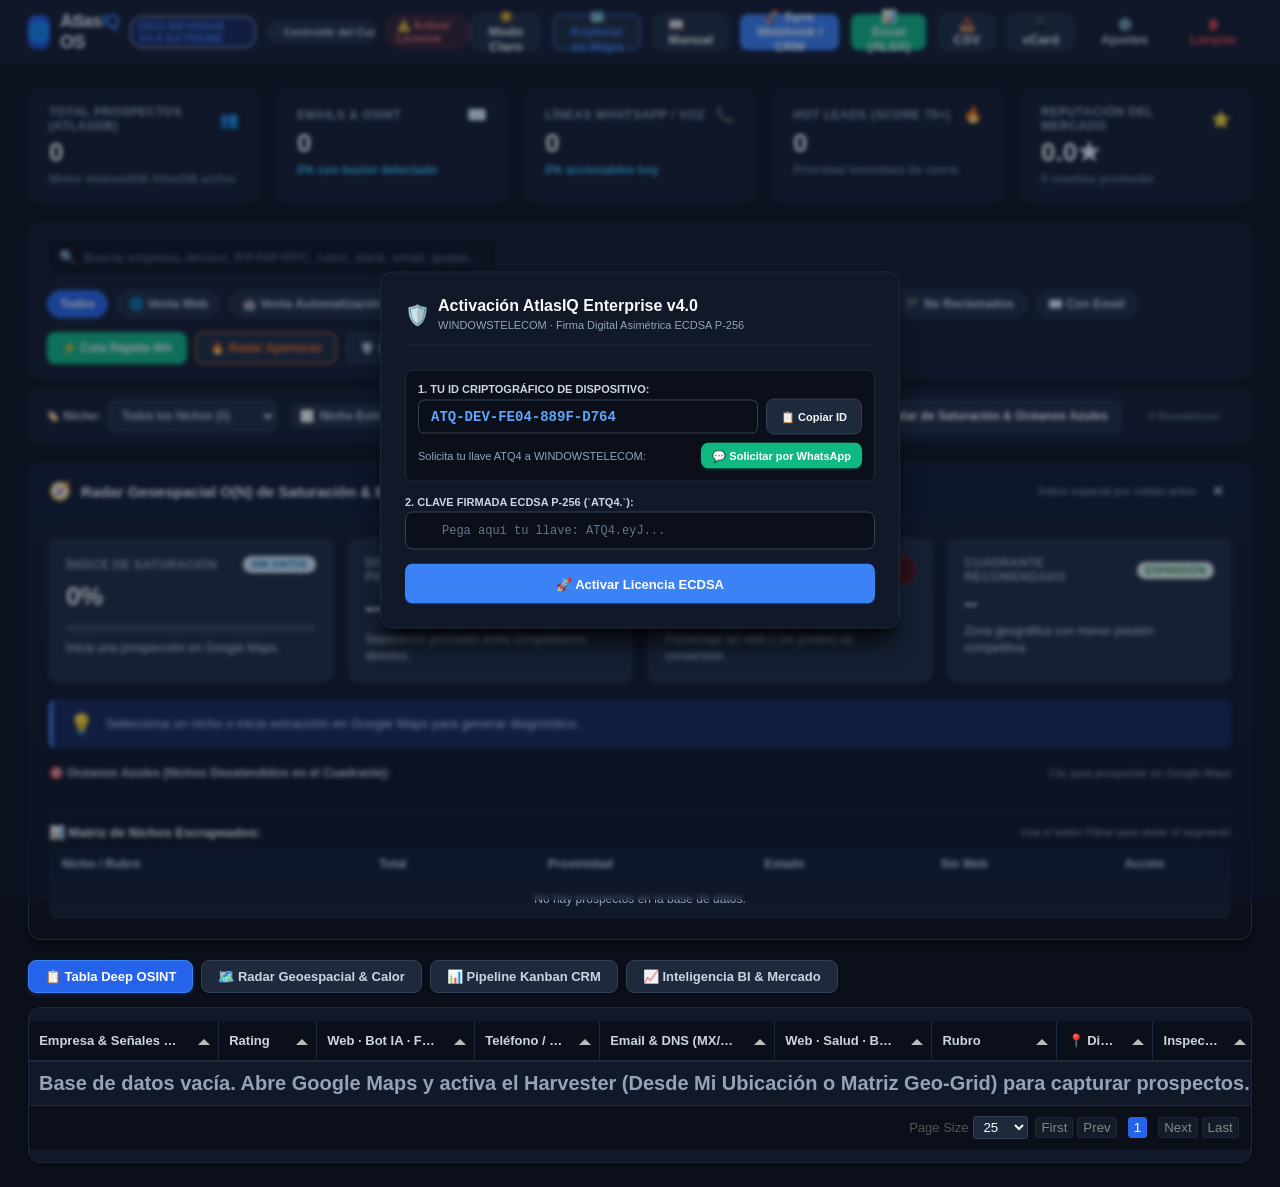
==== commit da0cef4c: "feat(revenue-engine): implement all 7 Web & AI Automation sales intelligence modules" ====
--- a/dashboard.html
+++ b/dashboard.html
@@ -128,17 +128,21 @@
 
             <div class="tl-filter-chips">
                 <span class="tl-chip active" data-filter="all">Todos</span>
-                <span class="tl-chip" data-filter="high-score">🔥 Score 75+</span>
+                <span class="tl-chip" data-filter="sell-web" title="Sin web, Falsa Web (Linktree/IG), caída o móvil lenta">🌐 Venta Web</span>
+                <span class="tl-chip" data-filter="sell-auto" title="Negocios con flujo real operando manual o pagando comisiones">🤖 Venta Automatización</span>
+                <span class="tl-chip" data-filter="fake-web" title="Usan Linktree, Instagram, Facebook o wa.me como sitio web">🔗 Falsa Web (IG/Linktree)</span>
+                <span class="tl-chip" data-filter="followup-due" title="Abrieron tu link de auditoría o requieren seguimiento Día 3/7">⏰ Seguimiento / Calientes</span>
+                <span class="tl-chip" data-filter="ads-active">💰 Pagan Ads</span>
                 <span class="tl-chip" data-filter="unclaimed">🏴 No Reclamados</span>
-                <span class="tl-chip" data-filter="ads-active">💰 Pagan Ads</span>
                 <span class="tl-chip" data-filter="has-email">✉️ Con Email</span>
-                <span class="tl-chip" data-filter="has-phone">📞 Con Teléfono</span>
-                <span class="tl-chip" data-filter="no-website">⚡ Sin Web</span>
             </div>
 
             <div class="tl-toolbar-actions">
-                <button id="btn-start-speed-outreach" class="tl-btn tl-btn-success" style="height: 32px; font-size: 12px; font-weight: 700;" title="Iniciar sesión guiada de WhatsApp">
+                <button id="btn-start-speed-outreach" class="tl-btn tl-btn-success" style="height: 32px; font-size: 12px; font-weight: 700;" title="Iniciar sesión guiada de WhatsApp (Prioriza seguimientos y calientes)">
                     ⚡ Cola Rápida WA
+                </button>
+                <button id="btn-refresh-audit-opens" class="tl-btn tl-btn-outline" style="height: 32px; font-size: 12px; border-color: #f97316; color: #f97316; font-weight: 700;" title="Consultar quién acaba de abrir tus links de auditoría en Cloudflare">
+                    🔥 Radar Aperturas
                 </button>
                 <button id="btn-verify-all-emails" class="tl-btn tl-btn-outline" style="height: 32px; font-size: 12px;" title="Auditar DNS MX + SPF + DMARC en lote ($0 Cloudflare DoH)">
                     🛡️ Auditar DNS/DMARC
@@ -436,30 +440,56 @@
             </div>
 
             <div class="tl-drawer-body">
-                <!-- AI OPPORTUNITY & CORE WEB VITALS CARD -->
+                <!-- DUAL SCORE, REVENUE LEAK & OFFER ROUTER CARD -->
                 <div class="tl-detail-card" style="border-left: 4px solid #2563eb;">
                     <div class="tl-detail-title" style="justify-content: space-between;">
-                        <span>🤖 Diagnóstico Deep OSINT & Velocidad Web</span>
+                        <span>🤖 Diagnóstico Dual (Web vs Automatización IA)</span>
                         <button id="btn-audit-pagespeed" class="tl-btn tl-btn-outline" style="height: 24px; font-size: 10.5px; padding: 0 8px;">
-                            ⚡ Auditar PageSpeed Móvil
+                            ⚡ Auditar PageSpeed
                         </button>
                     </div>
                     <div class="tl-detail-row">
-                        <span class="tl-detail-label">Score Predictivo v4.0:</span>
-                        <span class="tl-badge-score tl-score-high" id="drawer-ai-score">85</span>
-                    </div>
-                    <div class="tl-detail-row">
-                        <span class="tl-detail-label">Prioridad Comercial:</span>
-                        <span class="tl-detail-val" id="drawer-ai-priority">Alta</span>
-                    </div>
-                    <div class="tl-detail-row">
-                        <span class="tl-detail-label">Google PageSpeed Móvil:</span>
-                        <span class="tl-detail-val" id="drawer-pagespeed-val">Sin auditar (Clic arriba)</span>
-                    </div>
+                        <span class="tl-detail-label">Motores de Oportunidad:</span>
+                        <div style="display: flex; gap: 6px; align-items: center; flex-wrap: wrap;">
+                            <span class="tl-badge-score tl-score-high" id="drawer-web-score" title="Score Venta Página Web">🌐 Web: 85</span>
+                            <span class="tl-badge-score tl-score-med" id="drawer-auto-score" title="Score Venta Automatización / Agente IA">🤖 Bot IA: 78</span>
+                            <span class="tl-badge-score tl-score-high" id="drawer-ai-score" style="display: none;">85</span>
+                        </div>
+                    </div>
+                    <div class="tl-detail-row">
+                        <span class="tl-detail-label">🎯 Oferta Ganadora:</span>
+                        <span class="tl-detail-val" id="drawer-recommended-offer" style="color: #3b82f6; font-weight: 800;">Pack Web + Agente IA 24/7</span>
+                    </div>
+                    <div class="tl-detail-row">
+                        <span class="tl-detail-label">💰 Ticket Sugerido:</span>
+                        <span class="tl-detail-val" id="drawer-suggested-ticket" style="font-weight: 700;">$850 setup + $197/mes</span>
+                    </div>
+                    <div class="tl-detail-row">
+                        <span class="tl-detail-label">💸 Fuga Estimada Rubro:</span>
+                        <span class="tl-detail-val" id="drawer-revenue-leak" style="color: #ef4444; font-weight: 800;">~$1,450 USD/mes</span>
+                    </div>
+                    <div class="tl-detail-row">
+                        <span class="tl-detail-label">Estado Real Web / Speed:</span>
+                        <span class="tl-detail-val" id="drawer-pagespeed-val">Sin auditar</span>
+                    </div>
+                    <div class="tl-detail-row">
+                        <span class="tl-detail-label">📡 Radar Propuesta Cloud:</span>
+                        <span class="tl-detail-val" id="drawer-audit-telemetry" style="font-size: 11px;">Sin link publicado</span>
+                    </div>
+                    <span id="drawer-ai-priority" style="display: none;">Alta</span>
                     <div class="tl-detail-row" style="flex-direction: column; align-items: flex-start; gap: 4px;">
-                        <span class="tl-detail-label">Señales de Venta Detectadas:</span>
+                        <span class="tl-detail-label">Señales Comerciales Detectadas:</span>
                         <div id="drawer-ai-opps" style="margin-top: 4px;"></div>
                     </div>
+                </div>
+
+                <!-- TOP 3 QUADRANT COMPETITOR BENCHMARK -->
+                <div class="tl-detail-card" style="border-left: 4px solid #f59e0b;">
+                    <div class="tl-detail-title" style="justify-content: space-between;">
+                        <span>🏆 Benchmark: Tú vs. Top 3 del Cuadrante</span>
+                        <span id="drawer-quadrant-rank" style="font-size: 10.5px; font-weight: 800; color: #f59e0b;">Puesto #--</span>
+                    </div>
+                    <div id="drawer-top3-list" style="display: flex; flex-direction: column; gap: 6px; font-size: 11.5px; margin-top: 4px;"></div>
                 </div>
 
                 <!-- OSINT CORPORATE, FISCAL & CONTACT PROFILE -->
@@ -516,30 +546,38 @@
                     </div>
                 </div>
 
-                <!-- SOCIAL & TECH STACK -->
+                <!-- SOCIAL, TECH STACK & 1-CLICK AD SPY -->
                 <div class="tl-detail-card">
                     <div class="tl-detail-title">
-                        <span>🌐 Stack Tecnológico, Píxeles Ads & RRSS</span>
-                    </div>
-                    <div class="tl-detail-row">
-                        <span class="tl-detail-label">Tecnologías & Píxeles:</span>
+                        <span>🌐 Stack, Bots IA, RRSS & Espía de Anuncios</span>
+                    </div>
+                    <div class="tl-detail-row">
+                        <span class="tl-detail-label">Tecnologías & Bots:</span>
                         <span class="tl-detail-val" id="drawer-tech" style="max-width: 65%;">-</span>
                     </div>
                     <div class="tl-detail-row">
                         <span class="tl-detail-label">Redes Sociales:</span>
                         <div id="drawer-socials" style="display: flex; gap: 6px; flex-wrap: wrap;"></div>
                     </div>
-                </div>
-
-                <!-- OMNICHANNEL SEQUENCER & GEMINI 2.5 AI -->
+                    <div class="tl-detail-row" style="padding-top: 6px;">
+                        <span class="tl-detail-label">🕵️ Espiar Anuncios:</span>
+                        <div style="display: flex; gap: 6px; flex-wrap: wrap;">
+                            <a href="#" target="_blank" rel="noopener noreferrer" id="btn-spy-meta-ads" class="tl-btn tl-btn-outline" style="height: 24px; font-size: 10.5px; padding: 0 8px; text-decoration: none;">📘 Meta Ads</a>
+                            <a href="#" target="_blank" rel="noopener noreferrer" id="btn-spy-google-ads" class="tl-btn tl-btn-outline" style="height: 24px; font-size: 10.5px; padding: 0 8px; text-decoration: none;">🔎 Google Ads</a>
+                        </div>
+                    </div>
+                </div>
+
+                <!-- OMNICHANNEL CADENCE SEQUENCER, LIVE DEMO & GEMINI 2.5 AI -->
                 <div class="tl-detail-card">
                     <div class="tl-detail-title">
-                        <span>⚡ Secuenciador Omnicanal & Gemini 2.5 IA</span>
+                        <span>⚡ Cadencia Comercial (Día 1→7), Demo IA & Gemini 2.5</span>
                     </div>
                     <div class="tl-pitch-tabs" style="flex-wrap: wrap;">
-                        <button class="tl-pitch-tab active" data-channel="whatsapp">WA Toque 1</button>
-                        <button class="tl-pitch-tab" data-channel="followup">Toque 2 (48h)</button>
-                        <button class="tl-pitch-tab" data-channel="email">Email Frío</button>
+                        <button class="tl-pitch-tab active" data-channel="whatsapp">WA Día 1</button>
+                        <button class="tl-pitch-tab" data-channel="followup">Día 3 (Demo)</button>
+                        <button class="tl-pitch-tab" data-channel="closing">Día 7 (Cierre)</button>
+                        <button class="tl-pitch-tab" data-channel="email">Email ROI</button>
                         <button class="tl-pitch-tab" data-channel="call">Llamada 30s</button>
                         <button class="tl-pitch-tab" data-channel="gemini" style="background: linear-gradient(135deg, #eff6ff, #dbeafe); color: #1e40af; border: 1px solid #bfdbfe;">✨ Gemini 2.5 IA</button>
                     </div>
@@ -557,12 +595,15 @@
                             💬 Enviar WhatsApp
                         </a>
                     </div>
-                    <div style="display: grid; grid-template-columns: 1fr 1fr; gap: 8px; margin-top: 10px;">
+                    <button id="btn-open-live-demo" class="tl-btn tl-btn-primary" style="width: 100%; margin-top: 8px; background: linear-gradient(135deg, #059669, #0284c7); border: none; font-weight: 800; font-size: 12px;">
+                        ✨ Ver Demo Pre-Construida (Web + Recepcionista IA 24/7)
+                    </button>
+                    <div style="display: grid; grid-template-columns: 1fr 1fr; gap: 8px; margin-top: 8px;">
                         <button id="btn-download-pdf-audit" class="tl-btn tl-btn-outline" style="font-weight: 700; font-size: 11.5px;">
                             📄 PDF Marca Blanca
                         </button>
-                        <button id="btn-publish-cloud-audit" class="tl-btn tl-btn-outline" style="font-weight: 700; font-size: 11.5px; border-color: #3b82f6; color: #3b82f6;" title="Publica landing personalizada en Cloudflare con tracking de lectura">
-                            🌐 Link con Tracking
+                        <button id="btn-publish-cloud-audit" class="tl-btn tl-btn-outline" style="font-weight: 700; font-size: 11.5px; border-color: #3b82f6; color: #3b82f6;" title="Publica micrositio con Demo + Tracking de apertura en tiempo real">
+                            🌐 Link + Demo Cloud
                         </button>
                     </div>
                 </div>
@@ -724,6 +765,82 @@
         </div>
     </div>
 
+    <!-- INTERACTIVE CLIENT WEBSITE + 24/7 AI BOT SIMULATOR MODAL -->
+    <div class="tl-modal" id="client-demo-modal" style="width: 820px; max-width: 96vw;">
+        <div style="display: flex; align-items: center; justify-content: space-between; border-bottom: 1px solid var(--border-color); padding-bottom: 10px; gap: 8px; flex-wrap: wrap;">
+            <div style="display: flex; align-items: center; gap: 8px;">
+                <span style="font-size: 20px;">✨</span>
+                <div>
+                    <h3 id="demo-modal-title" style="font-size: 15.5px; font-weight: 800; color: var(--text-primary); margin: 0;">Prototipo en Vivo: Web + Recepcionista IA 24/7</h3>
+                    <small id="demo-modal-subtitle" style="color: var(--text-muted); font-size: 11px;">Muéstralo en videollamada o descárgalo en 1 archivo para enviarlo por WhatsApp</small>
+                </div>
+            </div>
+            <button class="tl-btn tl-btn-ghost" id="btn-close-demo-modal" style="font-size: 15px; height: 28px; padding: 0 8px;">✕</button>
+        </div>
+
+        <div style="display: grid; grid-template-columns: 1.12fr 0.88fr; gap: 14px; margin-top: 12px; align-items: stretch;">
+            <!-- Left: Custom Niche Website Hero Preview -->
+            <div style="background: linear-gradient(145deg, #0b1120, #111827); border: 1px solid #1e293b; border-radius: 12px; padding: 18px; color: #f8fafc; display: flex; flex-direction: column; justify-content: space-between;">
+                <div>
+                    <div style="display: flex; align-items: center; justify-content: space-between; gap: 6px; margin-bottom: 12px;">
+                        <span id="demo-site-pill" style="background: rgba(59,130,246,0.18); border: 1px solid rgba(59,130,246,0.4); color: #93c5fd; font-size: 10.5px; font-weight: 700; padding: 3px 9px; border-radius: 99px;">★ 4.9 · Rubro</span>
+                        <span id="demo-leak-pill" style="background: rgba(16,185,129,0.16); color: #6ee7b7; font-size: 10.5px; font-weight: 800; padding: 3px 9px; border-radius: 99px;">Recupera ~$1,450/mes</span>
+                    </div>
+                    <h4 id="demo-site-headline" style="font-size: 19px; font-weight: 900; line-height: 1.22; color: #ffffff; margin: 0 0 8px 0;">Empresa</h4>
+                    <p id="demo-site-desc" style="font-size: 12px; color: #94a3b8; line-height: 1.45; margin: 0 0 14px 0;">Web móvil ultra-rápida conectada con Agente IA 24/7.</p>
+                </div>
+                <div>
+                    <div style="display: grid; grid-template-columns: repeat(3, 1fr); gap: 8px; margin-bottom: 12px;">
+                        <div style="background: #0f172a; border: 1px solid #1e293b; border-radius: 8px; padding: 8px; text-align: center;">
+                            <strong style="display: block; color: #38bdf8; font-size: 13px;">&lt; 1.1s</strong>
+                            <span style="font-size: 10px; color: #94a3b8;">Carga Móvil</span>
+                        </div>
+                        <div style="background: #0f172a; border: 1px solid #1e293b; border-radius: 8px; padding: 8px; text-align: center;">
+                            <strong style="display: block; color: #34d399; font-size: 13px;">24/7 IA</strong>
+                            <span style="font-size: 10px; color: #94a3b8;">Cero Espera</span>
+                        </div>
+                        <div style="background: #0f172a; border: 1px solid #1e293b; border-radius: 8px; padding: 8px; text-align: center;">
+                            <strong style="display: block; color: #fbbf24; font-size: 13px;">0% Comis.</strong>
+                            <span style="font-size: 10px; color: #94a3b8;">Canal Propio</span>
+                        </div>
+                    </div>
+                    <div id="demo-bot-role-box" style="background: rgba(37,99,235,0.12); border: 1px solid rgba(59,130,246,0.3); border-radius: 8px; padding: 8px 10px; font-size: 11px; color: #bfdbfe; font-weight: 600;">
+                        🤖 Rol IA activo
+                    </div>
+                </div>
+            </div>
+
+            <!-- Right: Live Interactive 24/7 AI Receptionist Chat -->
+            <div style="background: #0f172a; border: 1.5px solid #10b981; border-radius: 12px; overflow: hidden; display: flex; flex-direction: column;">
+                <div style="background: linear-gradient(135deg, #065f46, #047857); padding: 10px 12px; color: #ffffff; display: flex; justify-content: space-between; align-items: center;">
+                    <div>
+                        <strong id="demo-bot-header-name" style="font-size: 12.5px; display: block;">🤖 Recepcionista IA 24/7</strong>
+                        <span style="font-size: 10px; color: #a7f3d0;">● Respondiendo en &lt;10 seg por WhatsApp</span>
+                    </div>
+                    <span style="font-size: 9.5px; font-weight: 800; background: rgba(0,0,0,0.28); padding: 2px 7px; border-radius: 99px;">SIMULADOR</span>
+                </div>
+                <div id="demo-chat-messages" style="padding: 12px; height: 215px; overflow-y: auto; display: flex; flex-direction: column; gap: 8px; background: #090d16; font-size: 12px;"></div>
+                <div style="padding: 8px 10px; background: #0f172a; border-top: 1px solid #1e293b; display: flex; gap: 5px; flex-wrap: wrap;" id="demo-quick-chips">
+                    <button type="button" class="tl-btn tl-btn-outline btn-demo-sim-msg" data-sim="book" style="height: 24px; font-size: 10.5px; padding: 0 8px;">📅 Agendar Cita</button>
+                    <button type="button" class="tl-btn tl-btn-outline btn-demo-sim-msg" data-sim="price" style="height: 24px; font-size: 10.5px; padding: 0 8px;">💰 Precios</button>
+                    <button type="button" class="tl-btn tl-btn-outline btn-demo-sim-msg" data-sim="night" style="height: 24px; font-size: 10.5px; padding: 0 8px;">🌙 Consulta 11 PM</button>
+                </div>
+            </div>
+        </div>
+
+        <div style="display: flex; justify-content: space-between; align-items: center; gap: 10px; margin-top: 14px; flex-wrap: wrap;">
+            <button type="button" class="tl-btn tl-btn-ghost" id="btn-demo-close-bottom" style="font-size: 12px;">Cerrar</button>
+            <div style="display: flex; gap: 8px; flex-wrap: wrap;">
+                <button type="button" class="tl-btn tl-btn-outline" id="btn-demo-publish-cloud" style="font-size: 12px; border-color: #3b82f6; color: #3b82f6; font-weight: 700;">
+                    🌐 Generar Link con Tracking
+                </button>
+                <button type="button" class="tl-btn tl-btn-success" id="btn-demo-download-html" style="font-size: 12px; font-weight: 800;">
+                    📥 Descargar Demo (.html) para Enviar al Cliente
+                </button>
+            </div>
+        </div>
+    </div>
+
     <!-- MODAL BACKDROP -->
     <div class="tl-modal-backdrop" id="tl-modal-backdrop"></div>
 
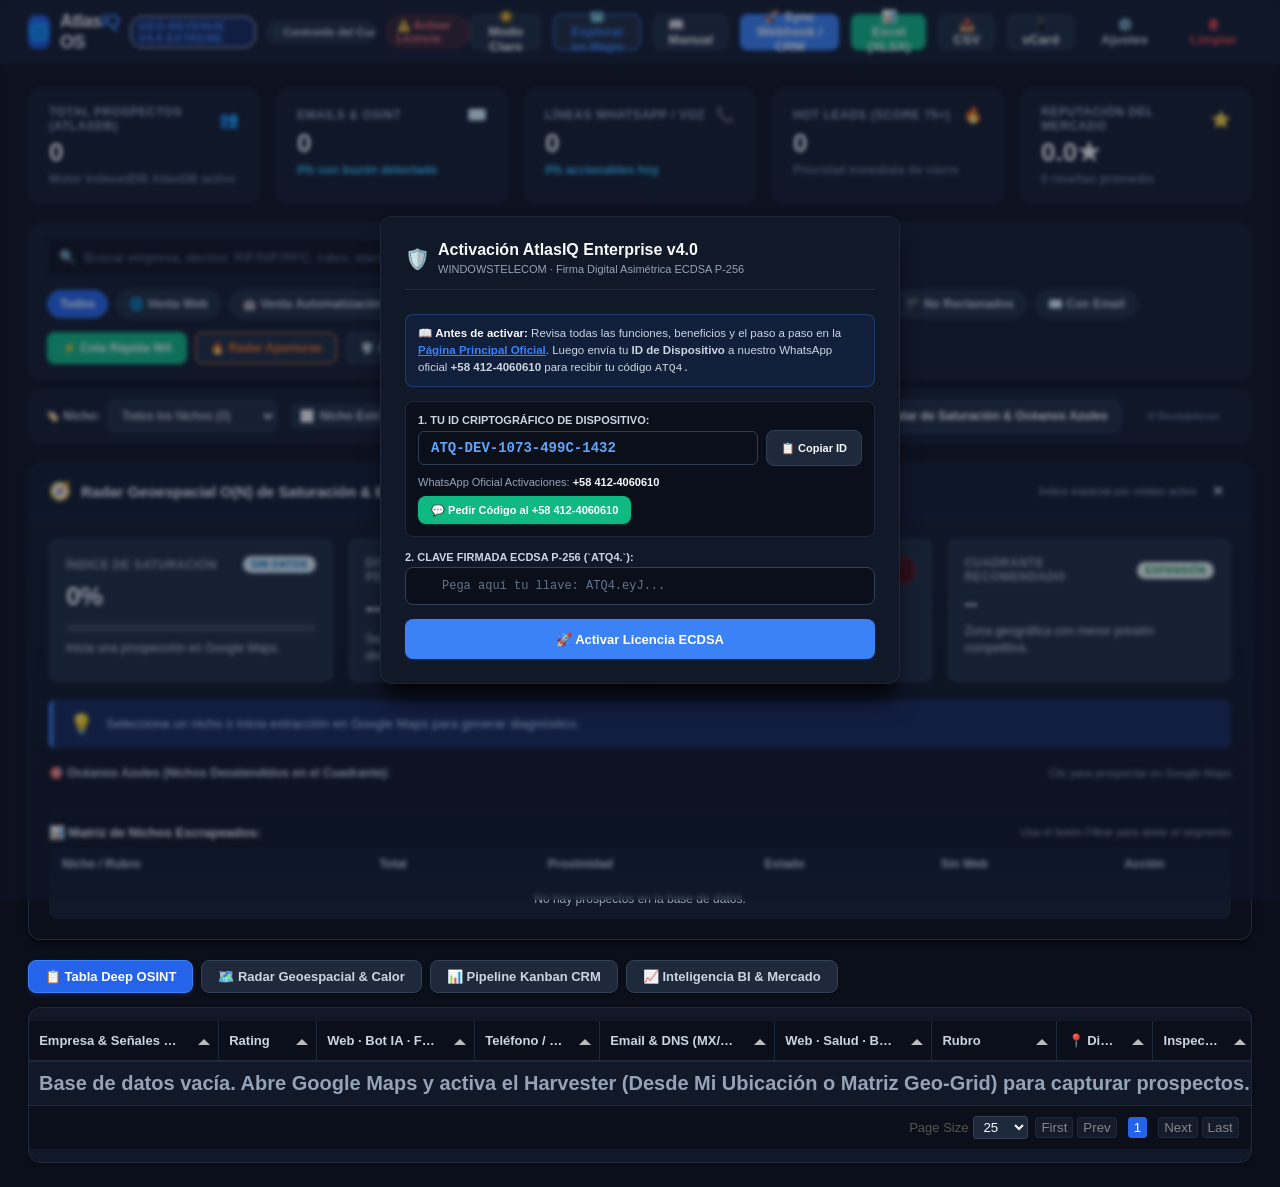
==== commit 01c342a7: "feat(licensing): set official WhatsApp +584124060610 and step-by-step onboarding flow" ====
--- a/dashboard.html
+++ b/dashboard.html
@@ -658,7 +658,7 @@
                 </div>
                 <div>
                     <label style="font-size: 11px; font-weight: 600; color: var(--text-secondary);">Link WhatsApp CTA Micrositio:</label>
-                    <input type="url" id="setting-agency-wa" class="tl-search-input" placeholder="https://wa.me/584127785780" />
+                    <input type="url" id="setting-agency-wa" class="tl-search-input" placeholder="https://wa.me/584124060610" />
                 </div>
             </div>
         </div>
@@ -730,6 +730,10 @@
         </div>
 
         <div style="display: flex; flex-direction: column; gap: 14px; margin-top: 8px;">
+            <div style="background: rgba(37, 99, 235, 0.1); border: 1px solid rgba(59, 130, 246, 0.3); border-radius: 8px; padding: 10px 12px; font-size: 11.5px; color: var(--text-secondary); line-height: 1.48;">
+                📖 <strong style="color: var(--text-primary);">Antes de activar:</strong> Revisa todas las funciones, beneficios y el paso a paso en la <a href="index.html" target="_blank" style="color: #3b82f6; font-weight: 800; text-decoration: underline;">Página Principal Oficial</a>. Luego envía tu <strong>ID de Dispositivo</strong> a nuestro WhatsApp oficial <strong>+58 412-4060610</strong> para recibir tu código <code>ATQ4.</code>
+            </div>
+
             <div style="background: var(--bg-main); border: 1px solid var(--border-color); border-radius: 8px; padding: 12px;">
                 <label style="font-size: 11px; font-weight: 700; color: var(--text-secondary); text-transform: uppercase; display: block; margin-bottom: 4px;">
                     1. Tu ID Criptográfico de Dispositivo:
@@ -742,10 +746,10 @@
                         📋 Copiar ID
                     </button>
                 </div>
-                <div style="display: flex; align-items: center; justify-content: space-between; margin-top: 8px;">
-                    <span style="font-size: 11px; color: var(--text-muted);">Solicita tu llave ATQ4 a WINDOWSTELECOM:</span>
-                    <a href="#" target="_blank" id="link-whatsapp-license" class="tl-btn tl-btn-success" style="height: 26px; font-size: 11px; padding: 0 10px; text-decoration: none;">
-                        💬 Solicitar por WhatsApp
+                <div style="display: flex; align-items: center; justify-content: space-between; margin-top: 10px; gap: 8px; flex-wrap: wrap;">
+                    <span style="font-size: 11px; color: var(--text-muted);">WhatsApp Oficial Activaciones: <strong style="color: var(--text-primary);">+58 412-4060610</strong></span>
+                    <a href="https://wa.me/584124060610" target="_blank" rel="noopener noreferrer" id="link-whatsapp-license" class="tl-btn tl-btn-success" style="height: 28px; font-size: 11px; padding: 0 12px; text-decoration: none; font-weight: 800;">
+                        💬 Pedir Código al +58 412-4060610
                     </a>
                 </div>
             </div>
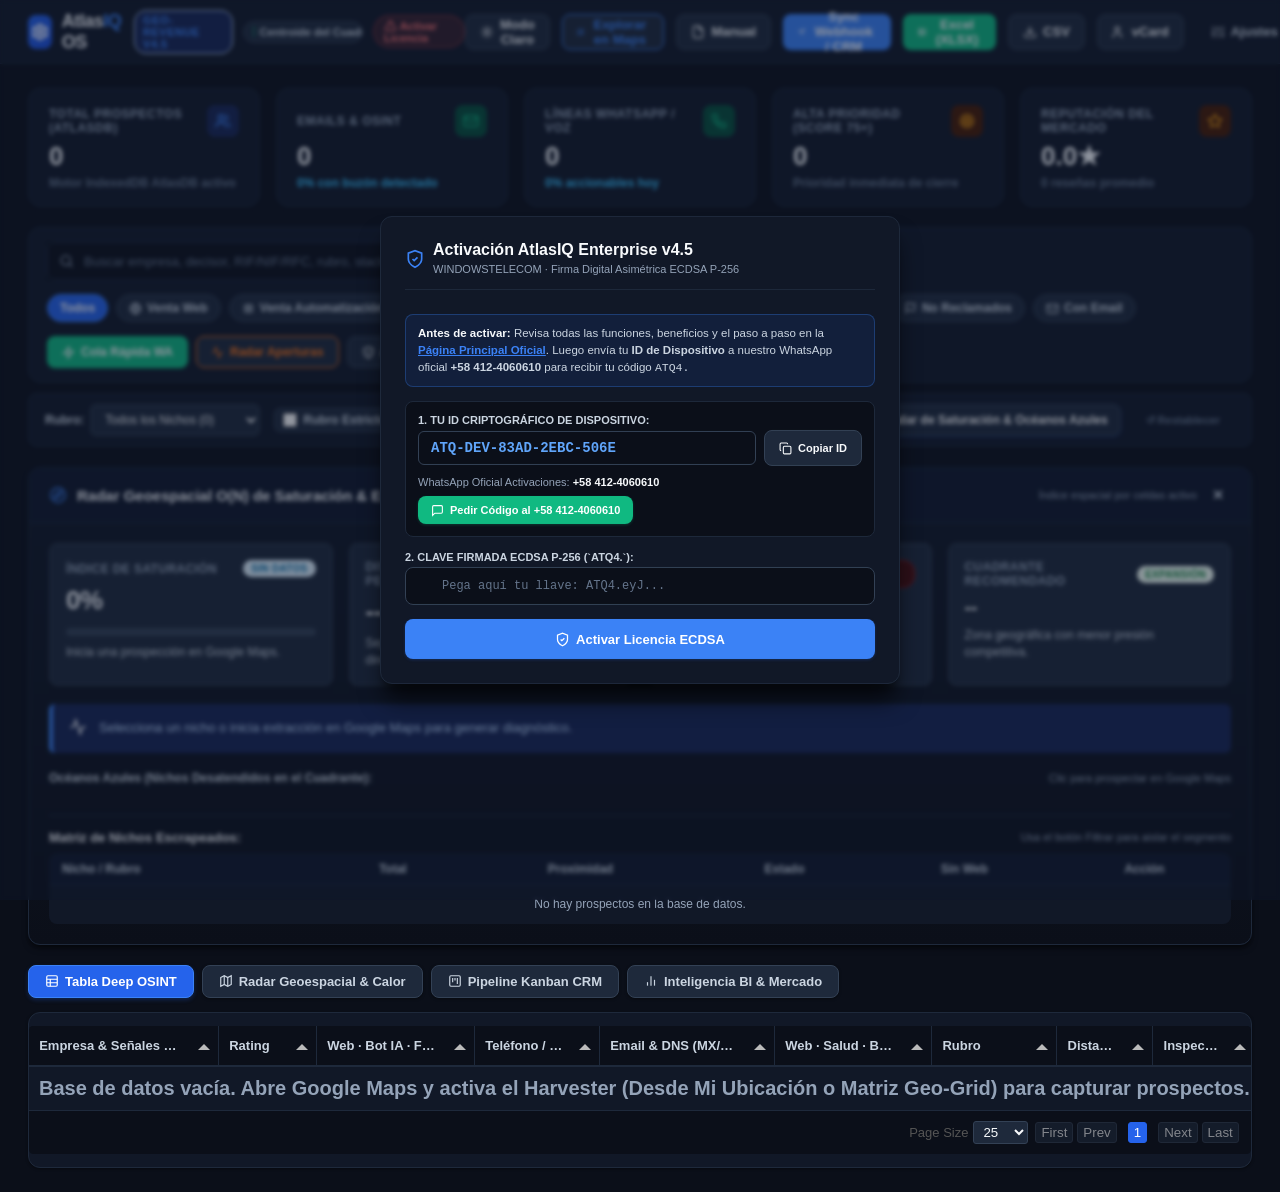
==== commit a292ad27: "style(ui): replace all emojis with enterprise geometric SVG vector icons across platform" ====
--- a/dashboard.html
+++ b/dashboard.html
@@ -27,44 +27,55 @@
     <!-- TOP NAVBAR -->
     <header class="tl-navbar">
         <div class="tl-nav-brand">
-            <div class="tl-brand-icon">🌐</div>
+            <div class="tl-brand-icon">
+                <svg width="18" height="18" viewBox="0 0 24 24" fill="none" stroke="currentColor" stroke-width="2" stroke-linecap="round" stroke-linejoin="round" aria-hidden="true"><polygon points="12 2 21 7 21 17 12 22 3 17 3 7"/><circle cx="12" cy="12" r="3"/><path d="M12 2v7M21 7l-6.4 3.5M21 17l-6.4-3.5M12 22v-7M3 17l6.4-3.5M3 7l6.4 3.5"/></svg>
+            </div>
             <div class="tl-brand-title">Atlas<span>IQ</span> OS</div>
-            <span class="tl-nav-badge">Geo-Revenue v4.0 Extreme</span>
+            <span class="tl-nav-badge">Geo-Revenue v4.5</span>
             <div class="tl-user-location-badge" id="header-user-location" title="Ubicación geográfica detectada">
                 <span class="tl-loc-dot"></span>
                 <span id="user-location-text">Detectando ubicación...</span>
             </div>
             <div class="tl-license-badge" id="header-license-badge" title="Haz clic para ver detalles de licencia ECDSA P-256">
-                <span id="header-license-text">🛡️ ECDSA P-256</span>
+                <span id="header-license-text">ECDSA P-256</span>
             </div>
         </div>
         <div class="tl-nav-actions">
             <button id="btn-toggle-theme" class="tl-btn tl-btn-outline" title="Alternar Modo Oscuro / Claro" style="font-weight: 700;">
-                ☀️ Modo Claro
+                <svg width="14" height="14" viewBox="0 0 24 24" fill="none" stroke="currentColor" stroke-width="2" stroke-linecap="round" stroke-linejoin="round"><circle cx="12" cy="12" r="4"/><path d="M12 2v2M12 20v2M4.93 4.93l1.41 1.41M17.66 17.66l1.41 1.41M2 12h2M20 12h2M6.34 17.66l-1.41 1.41M19.07 4.93l-1.41 1.41"/></svg>
+                <span>Modo Claro</span>
             </button>
             <button id="btn-open-maps-search" class="tl-btn tl-btn-outline" style="border-color: #3b82f6; color: #3b82f6;" title="Abrir Google Maps para prospectar en esta zona">
-                🗺️ Explorar en Maps
+                <svg width="14" height="14" viewBox="0 0 24 24" fill="none" stroke="currentColor" stroke-width="2" stroke-linecap="round" stroke-linejoin="round"><polygon points="3 6 9 3 15 6 21 3 21 18 15 21 9 18 3 21"/><line x1="9" y1="3" x2="9" y2="18"/><line x1="15" y1="6" x2="15" y2="21"/></svg>
+                <span>Explorar en Maps</span>
             </button>
             <a href="index.html" target="_blank" class="tl-btn tl-btn-outline" style="text-decoration: none;" title="Abrir Guía y Manual Oficial">
-                📖 Manual
+                <svg width="14" height="14" viewBox="0 0 24 24" fill="none" stroke="currentColor" stroke-width="2" stroke-linecap="round" stroke-linejoin="round"><path d="M14.5 2H6a2 2 0 0 0-2 2v16a2 2 0 0 0 2 2h12a2 2 0 0 0 2-2V7.5L14.5 2z"/><polyline points="14 2 14 8 20 8"/></svg>
+                <span>Manual</span>
             </a>
             <button id="btn-sync-webhook" class="tl-btn tl-btn-primary" title="Enviar prospectos a Zapier / Make / n8n / GoHighLevel / HubSpot">
-                🚀 Sync Webhook / CRM
+                <svg width="14" height="14" viewBox="0 0 24 24" fill="none" stroke="currentColor" stroke-width="2" stroke-linecap="round" stroke-linejoin="round"><line x1="22" x2="11" y1="2" y2="13"/><polygon points="22 2 15 22 11 13 2 9 22 2"/></svg>
+                <span>Sync Webhook / CRM</span>
             </button>
             <button id="btn-export-xlsx" class="tl-btn tl-btn-success">
-                📊 Excel (XLSX)
+                <svg width="14" height="14" viewBox="0 0 24 24" fill="none" stroke="currentColor" stroke-width="2" stroke-linecap="round" stroke-linejoin="round"><rect width="18" height="18" x="3" y="3" rx="2"/><path d="M3 9h18M3 15h18M9 9v12"/></svg>
+                <span>Excel (XLSX)</span>
             </button>
             <button id="btn-export-csv" class="tl-btn tl-btn-outline">
-                📥 CSV
+                <svg width="14" height="14" viewBox="0 0 24 24" fill="none" stroke="currentColor" stroke-width="2" stroke-linecap="round" stroke-linejoin="round"><path d="M21 15v4a2 2 0 0 1-2 2H5a2 2 0 0 1-2-2v-4"/><polyline points="7 10 12 15 17 10"/><line x1="12" x2="12" y1="15" y2="3"/></svg>
+                <span>CSV</span>
             </button>
             <button id="btn-export-vcard" class="tl-btn tl-btn-outline" title="Exportar contactos a la agenda del móvil (.vcf)">
-                📱 vCard
+                <svg width="14" height="14" viewBox="0 0 24 24" fill="none" stroke="currentColor" stroke-width="2" stroke-linecap="round" stroke-linejoin="round"><path d="M16 21v-2a4 4 0 0 0-4-4H6a4 4 0 0 0-4 4v2"/><circle cx="9" cy="7" r="4"/></svg>
+                <span>vCard</span>
             </button>
             <button id="btn-settings" class="tl-btn tl-btn-ghost" title="Configurar IA, Marca Blanca, Edge Worker y Webhook">
-                ⚙️ Ajustes
+                <svg width="14" height="14" viewBox="0 0 24 24" fill="none" stroke="currentColor" stroke-width="2" stroke-linecap="round" stroke-linejoin="round"><line x1="4" x2="4" y1="21" y2="14"/><line x1="4" x2="4" y1="10" y2="3"/><line x1="12" x2="12" y1="21" y2="12"/><line x1="12" x2="12" y1="8" y2="3"/><line x1="20" x2="20" y1="21" y2="16"/><line x1="20" x2="20" y1="12" y2="3"/><line x1="2" x2="6" y1="14" y2="14"/><line x1="10" x2="14" y1="8" y2="8"/><line x1="18" x2="22" y1="16" y2="16"/></svg>
+                <span>Ajustes</span>
             </button>
             <button id="btn-clear-data" class="tl-btn tl-btn-ghost" style="color: #ef4444;" title="Vaciar base de datos IndexedDB">
-                🗑 Limpiar
+                <svg width="14" height="14" viewBox="0 0 24 24" fill="none" stroke="currentColor" stroke-width="2" stroke-linecap="round" stroke-linejoin="round"><path d="M3 6h18"/><path d="M19 6v14c0 1-1 2-2 2H7c-1 0-2-1-2-2V6"/><path d="M8 6V4c0-1 1-2 2-2h4c1 0 2 1 2 2v2"/></svg>
+                <span>Limpiar</span>
             </button>
         </div>
     </header>
@@ -76,7 +87,9 @@
             <div class="tl-kpi-card">
                 <div class="tl-kpi-header">
                     <span class="tl-kpi-label">Total Prospectos (AtlasDB)</span>
-                    <span class="tl-kpi-icon">👥</span>
+                    <span class="tl-kpi-icon">
+                        <svg width="16" height="16" viewBox="0 0 24 24" fill="none" stroke="currentColor" stroke-width="2" stroke-linecap="round" stroke-linejoin="round"><path d="M16 21v-2a4 4 0 0 0-4-4H6a4 4 0 0 0-4 4v2"/><circle cx="9" cy="7" r="4"/><path d="M22 21v-2a4 4 0 0 0-3-3.87"/><path d="M16 3.13a4 4 0 0 1 0 7.75"/></svg>
+                    </span>
                 </div>
                 <div class="tl-kpi-value" id="kpi-total-leads">0</div>
                 <div class="tl-kpi-sub">Motor IndexedDB de alta escala</div>
@@ -84,8 +97,10 @@
 
             <div class="tl-kpi-card">
                 <div class="tl-kpi-header">
-                    <span class="tl-kpi-label">Emails & OSINT</span>
-                    <span class="tl-kpi-icon">✉️</span>
+                    <span class="tl-kpi-label">Emails &amp; OSINT</span>
+                    <span class="tl-kpi-icon emerald">
+                        <svg width="16" height="16" viewBox="0 0 24 24" fill="none" stroke="currentColor" stroke-width="2" stroke-linecap="round" stroke-linejoin="round"><rect width="20" height="16" x="2" y="4" rx="2"/><path d="m22 7-8.97 5.7a1.94 1.94 0 0 1-2.06 0L2 7"/></svg>
+                    </span>
                 </div>
                 <div class="tl-kpi-value" id="kpi-total-emails">0</div>
                 <div class="tl-kpi-sub highlight" id="kpi-email-pct">0% con buzón detectado</div>
@@ -94,7 +109,9 @@
             <div class="tl-kpi-card">
                 <div class="tl-kpi-header">
                     <span class="tl-kpi-label">Líneas WhatsApp / Voz</span>
-                    <span class="tl-kpi-icon">📞</span>
+                    <span class="tl-kpi-icon emerald">
+                        <svg width="16" height="16" viewBox="0 0 24 24" fill="none" stroke="currentColor" stroke-width="2" stroke-linecap="round" stroke-linejoin="round"><path d="M22 16.92v3a2 2 0 0 1-2.18 2 19.79 19.79 0 0 1-8.63-3.07 19.5 19.5 0 0 1-6-6 19.79 19.79 0 0 1-3.07-8.67A2 2 0 0 1 4.11 2h3a2 2 0 0 1 2 1.72c.127.96.361 1.903.7 2.81a2 2 0 0 1-.45 2.11L8.09 9.91a16 16 0 0 0 6 6l1.27-1.27a2 2 0 0 1 2.11-.45c.907.339 1.85.573 2.81.7A2 2 0 0 1 22 16.92z"/></svg>
+                    </span>
                 </div>
                 <div class="tl-kpi-value" id="kpi-total-phones">0</div>
                 <div class="tl-kpi-sub highlight" id="kpi-phone-pct">0% accionables hoy</div>
@@ -102,8 +119,10 @@
 
             <div class="tl-kpi-card">
                 <div class="tl-kpi-header">
-                    <span class="tl-kpi-label">Hot Leads (Score 75+)</span>
-                    <span class="tl-kpi-icon">🔥</span>
+                    <span class="tl-kpi-label">Alta Prioridad (Score 75+)</span>
+                    <span class="tl-kpi-icon amber">
+                        <svg width="16" height="16" viewBox="0 0 24 24" fill="none" stroke="currentColor" stroke-width="2" stroke-linecap="round" stroke-linejoin="round"><circle cx="12" cy="12" r="9.5"/><circle cx="12" cy="12" r="5.5"/><circle cx="12" cy="12" r="1.8"/></svg>
+                    </span>
                 </div>
                 <div class="tl-kpi-value" id="kpi-high-score">0</div>
                 <div class="tl-kpi-sub" id="kpi-unclaimed-sub">Prioridad inmediata de cierre</div>
@@ -112,7 +131,9 @@
             <div class="tl-kpi-card">
                 <div class="tl-kpi-header">
                     <span class="tl-kpi-label">Reputación del Mercado</span>
-                    <span class="tl-kpi-icon">⭐</span>
+                    <span class="tl-kpi-icon amber">
+                        <svg width="16" height="16" viewBox="0 0 24 24" fill="none" stroke="currentColor" stroke-width="2" stroke-linecap="round" stroke-linejoin="round"><polygon points="12 2 15.09 8.26 22 9.27 17 14.14 18.18 21.02 12 17.77 5.82 21.02 7 14.14 2 9.27 8.91 8.26 12 2"/></svg>
+                    </span>
                 </div>
                 <div class="tl-kpi-value" id="kpi-avg-rating">0.0★</div>
                 <div class="tl-kpi-sub" id="kpi-avg-reviews">0 reseñas promedio</div>
@@ -122,36 +143,63 @@
         <!-- TOOLBAR & FILTERS -->
         <section class="tl-toolbar">
             <div class="tl-search-box">
-                <span class="tl-search-icon">🔍</span>
+                <span class="tl-search-icon">
+                    <svg width="15" height="15" viewBox="0 0 24 24" fill="none" stroke="currentColor" stroke-width="2" stroke-linecap="round" stroke-linejoin="round"><circle cx="11" cy="11" r="7.5"/><path d="m21 21-4.3-4.3"/></svg>
+                </span>
                 <input type="text" id="filter-search" class="tl-search-input" placeholder="Buscar empresa, decisor, RIF/NIF/RFC, rubro, stack, email, quejas..." />
             </div>
 
             <div class="tl-filter-chips">
                 <span class="tl-chip active" data-filter="all">Todos</span>
-                <span class="tl-chip" data-filter="sell-web" title="Sin web, Falsa Web (Linktree/IG), caída o móvil lenta">🌐 Venta Web</span>
-                <span class="tl-chip" data-filter="sell-auto" title="Negocios con flujo real operando manual o pagando comisiones">🤖 Venta Automatización</span>
-                <span class="tl-chip" data-filter="fake-web" title="Usan Linktree, Instagram, Facebook o wa.me como sitio web">🔗 Falsa Web (IG/Linktree)</span>
-                <span class="tl-chip" data-filter="followup-due" title="Abrieron tu link de auditoría o requieren seguimiento Día 3/7">⏰ Seguimiento / Calientes</span>
-                <span class="tl-chip" data-filter="ads-active">💰 Pagan Ads</span>
-                <span class="tl-chip" data-filter="unclaimed">🏴 No Reclamados</span>
-                <span class="tl-chip" data-filter="has-email">✉️ Con Email</span>
+                <span class="tl-chip" data-filter="sell-web" title="Sin web, Falsa Web (Linktree/IG), caída o móvil lenta">
+                    <svg width="13" height="13" viewBox="0 0 24 24" fill="none" stroke="currentColor" stroke-width="2"><circle cx="12" cy="12" r="9.5"/><path d="M2.5 12h19"/><path d="M12 2.5a14.5 14.5 0 0 1 0 19 14.5 14.5 0 0 1 0-19"/></svg>
+                    <span>Venta Web</span>
+                </span>
+                <span class="tl-chip" data-filter="sell-auto" title="Negocios con flujo real operando manual o pagando comisiones">
+                    <svg width="13" height="13" viewBox="0 0 24 24" fill="none" stroke="currentColor" stroke-width="2"><rect x="5" y="5" width="14" height="14" rx="2"/><rect x="9" y="9" width="6" height="6" rx="1"/></svg>
+                    <span>Venta Automatización</span>
+                </span>
+                <span class="tl-chip" data-filter="fake-web" title="Usan Linktree, Instagram, Facebook o wa.me como sitio web">
+                    <svg width="13" height="13" viewBox="0 0 24 24" fill="none" stroke="currentColor" stroke-width="2"><path d="M10 13a5 5 0 0 0 7.54.54l3-3a5 5 0 0 0-7.07-7.07l-1.72 1.71"/><path d="M14 11a5 5 0 0 0-7.54-.54l-3 3a5 5 0 0 0 7.07 7.07l1.71-1.71"/></svg>
+                    <span>Falsa Web (IG/Linktree)</span>
+                </span>
+                <span class="tl-chip" data-filter="followup-due" title="Abrieron tu link de auditoría o requieren seguimiento Día 3/7">
+                    <svg width="13" height="13" viewBox="0 0 24 24" fill="none" stroke="currentColor" stroke-width="2"><circle cx="12" cy="12" r="9.5"/><polyline points="12 6 12 12 16 14"/></svg>
+                    <span>Seguimiento / Calientes</span>
+                </span>
+                <span class="tl-chip" data-filter="ads-active">
+                    <svg width="13" height="13" viewBox="0 0 24 24" fill="none" stroke="currentColor" stroke-width="2"><polyline points="22 7 13.5 15.5 8.5 10.5 2 17"/><polyline points="16 7 22 7 22 13"/></svg>
+                    <span>Pagan Ads</span>
+                </span>
+                <span class="tl-chip" data-filter="unclaimed">
+                    <svg width="13" height="13" viewBox="0 0 24 24" fill="none" stroke="currentColor" stroke-width="2"><path d="M4 15s1-1 4-1 5 2 8 2 4-1 4-1V3s-1 1-4 1-5-2-8-2-4 1-4 1z"/><line x1="4" x2="4" y1="22" y2="15"/></svg>
+                    <span>No Reclamados</span>
+                </span>
+                <span class="tl-chip" data-filter="has-email">
+                    <svg width="13" height="13" viewBox="0 0 24 24" fill="none" stroke="currentColor" stroke-width="2"><rect width="20" height="16" x="2" y="4" rx="2"/><path d="m22 7-8.97 5.7a1.94 1.94 0 0 1-2.06 0L2 7"/></svg>
+                    <span>Con Email</span>
+                </span>
             </div>
 
             <div class="tl-toolbar-actions">
                 <button id="btn-start-speed-outreach" class="tl-btn tl-btn-success" style="height: 32px; font-size: 12px; font-weight: 700;" title="Iniciar sesión guiada de WhatsApp (Prioriza seguimientos y calientes)">
-                    ⚡ Cola Rápida WA
+                    <svg width="13" height="13" viewBox="0 0 24 24" fill="none" stroke="currentColor" stroke-width="2.1"><polygon points="13 2 3 14 12 14 11 22 21 10 12 10 13 2"/></svg>
+                    <span>Cola Rápida WA</span>
                 </button>
                 <button id="btn-refresh-audit-opens" class="tl-btn tl-btn-outline" style="height: 32px; font-size: 12px; border-color: #f97316; color: #f97316; font-weight: 700;" title="Consultar quién acaba de abrir tus links de auditoría en Cloudflare">
-                    🔥 Radar Aperturas
+                    <svg width="13" height="13" viewBox="0 0 24 24" fill="none" stroke="currentColor" stroke-width="2.1"><polyline points="22 12 18 12 15 21 9 3 6 12 2 12"/></svg>
+                    <span>Radar Aperturas</span>
                 </button>
                 <button id="btn-verify-all-emails" class="tl-btn tl-btn-outline" style="height: 32px; font-size: 12px;" title="Auditar DNS MX + SPF + DMARC en lote ($0 Cloudflare DoH)">
-                    🛡️ Auditar DNS/DMARC
+                    <svg width="13" height="13" viewBox="0 0 24 24" fill="none" stroke="currentColor" stroke-width="2"><path d="M12 22s8-4 8-10V5l-8-3-8 3v7c0 6 8 10 8 10z"/><path d="m9 12 2 2 4-4"/></svg>
+                    <span>Auditar DNS/DMARC</span>
                 </button>
                 <button id="btn-export-json" class="tl-btn tl-btn-outline" style="height: 32px; font-size: 12px;" title="Exportar JSON para Agentes MCP o Backups">
                     { } JSON
                 </button>
                 <button id="btn-import-json" class="tl-btn tl-btn-outline" style="height: 32px; font-size: 12px;" title="Importar archivo JSON de prospectos">
-                    📤 Importar
+                    <svg width="13" height="13" viewBox="0 0 24 24" fill="none" stroke="currentColor" stroke-width="2"><path d="M21 15v4a2 2 0 0 1-2 2H5a2 2 0 0 1-2-2v-4"/><polyline points="17 8 12 3 7 8"/><line x1="12" x2="12" y1="3" y2="15"/></svg>
+                    <span>Importar</span>
                 </button>
                 <input type="file" id="input-import-json-file" accept=".json" style="display: none;" />
             </div>
@@ -161,7 +209,7 @@
         <section class="tl-filter-row-secondary">
             <div class="tl-filter-group-left">
                 <div style="display: flex; align-items: center; gap: 6px;">
-                    <label for="filter-niche" style="font-size: 12px; font-weight: 700; color: var(--text-secondary);">🏷️ Nicho:</label>
+                    <label for="filter-niche" style="font-size: 12px; font-weight: 700; color: var(--text-secondary);">Rubro:</label>
                     <select id="filter-niche" class="tl-select-filter" style="min-width: 170px;">
                         <option value="all" selected>Todos los Nichos (Todos)</option>
                     </select>
@@ -169,11 +217,11 @@
 
                 <label class="tl-checkbox-label" title="Coincidencia exacta por rubro principal">
                     <input type="checkbox" id="check-strict-niche" />
-                    <span>Nicho Estricto</span>
+                    <span>Rubro Estricto</span>
                 </label>
 
                 <div style="display: flex; align-items: center; gap: 6px;">
-                    <label for="filter-distance" style="font-size: 12px; font-weight: 700; color: var(--text-secondary);">📍 Radio:</label>
+                    <label for="filter-distance" style="font-size: 12px; font-weight: 700; color: var(--text-secondary);">Radio:</label>
                     <select id="filter-distance" class="tl-select-filter">
                         <option value="all" selected>Cualquier distancia</option>
                         <option value="1">&lt; 1 km (Hiper-local)</option>
@@ -187,7 +235,8 @@
 
             <div class="tl-filter-group-right">
                 <button id="btn-toggle-saturation" class="tl-btn tl-btn-primary" style="height: 32px; font-size: 12px; padding: 0 12px; background: #1e293b; border-color: #334155;">
-                    🧭 Radar de Saturación & Océanos Azules
+                    <svg width="14" height="14" viewBox="0 0 24 24" fill="none" stroke="currentColor" stroke-width="2"><circle cx="12" cy="12" r="9.5"/><polygon points="16.24 7.76 14.12 14.12 7.76 16.24 9.88 9.88 16.24 7.76"/></svg>
+                    <span>Radar de Saturación &amp; Océanos Azules</span>
                 </button>
                 <button id="btn-reset-filters" class="tl-btn tl-btn-ghost" style="height: 32px; font-size: 11px; color: #64748b;">
                     ↺ Restablecer
@@ -199,8 +248,8 @@
         <section class="tl-saturation-section" id="market-saturation-panel">
             <div class="tl-saturation-header">
                 <div class="tl-sat-title-box">
-                    <span style="font-size: 18px;">🧭</span>
-                    <div class="tl-sat-title">Radar Geoespacial O(N) de Saturación & Expansión <span class="tl-badge-score tl-score-high" id="sat-target-badge" style="font-size: 10px; margin-left: 6px;">Todos los rubros</span></div>
+                    <svg width="18" height="18" viewBox="0 0 24 24" fill="none" stroke="#3b82f6" stroke-width="2"><circle cx="12" cy="12" r="9.5"/><polygon points="16.24 7.76 14.12 14.12 7.76 16.24 9.88 9.88 16.24 7.76"/></svg>
+                    <div class="tl-sat-title">Radar Geoespacial O(N) de Saturación &amp; Expansión <span class="tl-badge-score tl-score-high" id="sat-target-badge" style="font-size: 10px; margin-left: 6px;">Todos los rubros</span></div>
                 </div>
                 <div style="display: flex; align-items: center; gap: 8px;">
                     <span style="font-size: 11px; color: var(--text-muted);">Índice espacial por celdas activo</span>
@@ -251,7 +300,9 @@
                 </div>
 
                 <div class="tl-sat-advice-box">
-                    <span class="tl-sat-advice-icon">💡</span>
+                    <span class="tl-sat-advice-icon">
+                        <svg width="18" height="18" viewBox="0 0 24 24" fill="none" stroke="currentColor" stroke-width="2"><polyline points="22 12 18 12 15 21 9 3 6 12 2 12"/></svg>
+                    </span>
                     <div class="tl-sat-advice-text" id="sat-advice-text">
                         Selecciona un nicho o inicia extracción en Google Maps para generar diagnóstico.
                     </div>
@@ -259,7 +310,7 @@
 
                 <div>
                     <div style="font-size: 12px; font-weight: 700; color: var(--text-secondary); margin-bottom: 6px; display: flex; align-items: center; justify-content: space-between;">
-                        <span>🎯 Océanos Azules (Nichos Desatendidos en el Cuadrante):</span>
+                        <span>Océanos Azules (Nichos Desatendidos en el Cuadrante):</span>
                         <span style="font-size: 11px; color: var(--text-muted); font-weight: normal;">Clic para prospectar en Google Maps</span>
                     </div>
                     <div class="tl-opportunity-chips" id="sat-opportunity-chips"></div>
@@ -267,7 +318,7 @@
 
                 <div style="margin-top: 6px; border-top: 1px solid var(--border-color); padding-top: 14px;">
                     <div style="font-size: 13px; font-weight: 800; color: var(--text-primary); margin-bottom: 8px; display: flex; align-items: center; justify-content: space-between;">
-                        <span>📊 Matriz de Nichos Escrapeados:</span>
+                        <span>Matriz de Nichos Escrapeados:</span>
                         <span style="font-size: 11px; color: var(--text-muted); font-weight: normal;">Usa el botón Filtrar para aislar el segmento</span>
                     </div>
                     <div id="sat-niche-breakdown-container" style="overflow-x: auto;">
@@ -292,7 +343,7 @@
         <!-- FILTER SAFETY BANNER -->
         <div class="tl-filter-alert-banner" id="filter-reset-banner">
             <div>
-                ⚠️ <strong>Filtros activos:</strong> Mostrando <span id="banner-filtered-count">0</span> de <span id="banner-total-count">0</span> prospectos.
+                <strong>Filtros activos:</strong> Mostrando <span id="banner-filtered-count">0</span> de <span id="banner-total-count">0</span> prospectos.
             </div>
             <button id="banner-btn-reset" class="tl-btn tl-btn-outline" style="height: 26px; font-size: 11px; padding: 0 10px; border-color: #f59e0b; color: #b45309;">
                 Mostrar Todos
@@ -302,16 +353,20 @@
         <!-- VIEW NAVIGATION TABS (4 VIEWS INCLUDING EXECUTIVE BI) -->
         <section class="tl-view-tabs" style="display: flex; gap: 8px; margin-bottom: -6px; flex-wrap: wrap;">
             <button class="tl-view-tab active" id="tab-view-table">
-                📋 Tabla Deep OSINT
+                <svg width="14" height="14" viewBox="0 0 24 24" fill="none" stroke="currentColor" stroke-width="2"><rect width="18" height="18" x="3" y="3" rx="2"/><path d="M3 9h18M3 15h18M9 9v12"/></svg>
+                <span>Tabla Deep OSINT</span>
             </button>
             <button class="tl-view-tab" id="tab-view-map">
-                🗺️ Radar Geoespacial & Calor
+                <svg width="14" height="14" viewBox="0 0 24 24" fill="none" stroke="currentColor" stroke-width="2"><polygon points="3 6 9 3 15 6 21 3 21 18 15 21 9 18 3 21"/><line x1="9" y1="3" x2="9" y2="18"/><line x1="15" y1="6" x2="15" y2="21"/></svg>
+                <span>Radar Geoespacial &amp; Calor</span>
             </button>
             <button class="tl-view-tab" id="tab-view-kanban">
-                📊 Pipeline Kanban CRM
+                <svg width="14" height="14" viewBox="0 0 24 24" fill="none" stroke="currentColor" stroke-width="2"><rect width="18" height="18" x="3" y="3" rx="2"/><path d="M8 7v7M12 7v4M16 7v10"/></svg>
+                <span>Pipeline Kanban CRM</span>
             </button>
             <button class="tl-view-tab" id="tab-view-analytics">
-                📈 Inteligencia BI & Mercado
+                <svg width="14" height="14" viewBox="0 0 24 24" fill="none" stroke="currentColor" stroke-width="2"><line x1="18" y1="20" x2="18" y2="10"/><line x1="12" y1="20" x2="12" y2="4"/><line x1="6" y1="20" x2="6" y2="14"/></svg>
+                <span>Inteligencia BI &amp; Mercado</span>
             </button>
         </section>
 
@@ -324,21 +379,22 @@
         <section class="tl-map-card" id="view-section-map" style="display: none; background: var(--bg-card); border-radius: var(--radius-lg); border: 1.5px solid var(--border-color); padding: 16px; box-shadow: var(--shadow-md); position: relative;">
             <div style="display: flex; align-items: center; justify-content: space-between; margin-bottom: 12px; flex-wrap: wrap; gap: 10px;">
                 <div style="display: flex; align-items: center; gap: 8px;">
-                    <span style="font-size: 18px;">🗺️</span>
+                    <svg width="18" height="18" viewBox="0 0 24 24" fill="none" stroke="#3b82f6" stroke-width="2"><polygon points="3 6 9 3 15 6 21 3 21 18 15 21 9 18 3 21"/><line x1="9" y1="3" x2="9" y2="18"/><line x1="15" y1="6" x2="15" y2="21"/></svg>
                     <strong style="font-size: 15px; color: var(--text-primary);">Radar Geoespacial y Concentración Comercial</strong>
                     <span class="tl-badge-score tl-score-high" id="map-counter-badge" style="font-size: 11px;">0 Pines</span>
                 </div>
                 <div style="display: flex; align-items: center; gap: 12px;">
                     <label class="tl-checkbox-label">
                         <input type="checkbox" id="check-map-heatmap" checked />
-                        <span>🔥 Mapa de Calor</span>
+                        <span>Mapa de Calor</span>
                     </label>
                     <label class="tl-checkbox-label">
                         <input type="checkbox" id="check-map-markers" checked />
-                        <span>📍 Pines Score</span>
+                        <span>Pines Score</span>
                     </label>
                     <button id="btn-map-recenter" class="tl-btn tl-btn-outline" style="height: 30px; font-size: 12px; padding: 0 10px;">
-                        🎯 Centrar
+                        <svg width="13" height="13" viewBox="0 0 24 24" fill="none" stroke="currentColor" stroke-width="2"><circle cx="12" cy="12" r="9.5"/><circle cx="12" cy="12" r="2.5"/></svg>
+                        <span>Centrar</span>
                     </button>
                 </div>
             </div>
@@ -349,7 +405,7 @@
         <section class="tl-kanban-card" id="view-section-kanban" style="display: none; background: var(--bg-card); border-radius: var(--radius-lg); border: 1.5px solid var(--border-color); padding: 18px; box-shadow: var(--shadow-md);">
             <div style="display: flex; align-items: center; justify-content: space-between; margin-bottom: 16px; flex-wrap: wrap; gap: 10px;">
                 <div style="display: flex; align-items: center; gap: 8px;">
-                    <span style="font-size: 18px;">📊</span>
+                    <svg width="18" height="18" viewBox="0 0 24 24" fill="none" stroke="#3b82f6" stroke-width="2"><rect width="18" height="18" x="3" y="3" rx="2"/><path d="M8 7v7M12 7v4M16 7v10"/></svg>
                     <strong style="font-size: 15px; color: var(--text-primary);">Pipeline Ejecutivo de Cierres B2B</strong>
                     <span style="font-size: 12px; color: var(--text-muted);">Arrastra cada tarjeta para actualizar su etapa comercial</span>
                 </div>
@@ -361,7 +417,7 @@
             <div class="tl-kanban-board" id="atlasiq-kanban-board">
                 <div class="tl-kanban-col" data-stage="nuevo">
                     <div class="tl-kanban-col-header" style="border-top: 3px solid #3b82f6;">
-                        <div style="display: flex; align-items: center; gap: 6px;"><span>📥</span><span class="tl-kanban-col-title">Nuevo Prospecto</span></div>
+                        <div style="display: flex; align-items: center; gap: 6px;"><span style="width:8px;height:8px;border-radius:50%;background:#3b82f6;display:inline-block;"></span><span class="tl-kanban-col-title">Nuevo Prospecto</span></div>
                         <span class="tl-kanban-count" id="kanban-count-nuevo">0</span>
                     </div>
                     <div class="tl-kanban-cards-container" id="kanban-cards-nuevo" data-stage="nuevo"></div>
@@ -369,7 +425,7 @@
 
                 <div class="tl-kanban-col" data-stage="contactado">
                     <div class="tl-kanban-col-header" style="border-top: 3px solid #f59e0b;">
-                        <div style="display: flex; align-items: center; gap: 6px;"><span>💬</span><span class="tl-kanban-col-title">Contactado</span></div>
+                        <div style="display: flex; align-items: center; gap: 6px;"><span style="width:8px;height:8px;border-radius:50%;background:#f59e0b;display:inline-block;"></span><span class="tl-kanban-col-title">Contactado</span></div>
                         <span class="tl-kanban-count" id="kanban-count-contactado">0</span>
                     </div>
                     <div class="tl-kanban-cards-container" id="kanban-cards-contactado" data-stage="contactado"></div>
@@ -377,7 +433,7 @@
 
                 <div class="tl-kanban-col" data-stage="negociacion">
                     <div class="tl-kanban-col-header" style="border-top: 3px solid #8b5cf6;">
-                        <div style="display: flex; align-items: center; gap: 6px;"><span>🤝</span><span class="tl-kanban-col-title">En Negociación</span></div>
+                        <div style="display: flex; align-items: center; gap: 6px;"><span style="width:8px;height:8px;border-radius:50%;background:#8b5cf6;display:inline-block;"></span><span class="tl-kanban-col-title">En Negociación</span></div>
                         <span class="tl-kanban-count" id="kanban-count-negociacion">0</span>
                     </div>
                     <div class="tl-kanban-cards-container" id="kanban-cards-negociacion" data-stage="negociacion"></div>
@@ -385,7 +441,7 @@
 
                 <div class="tl-kanban-col" data-stage="ganado">
                     <div class="tl-kanban-col-header" style="border-top: 3px solid #10b981;">
-                        <div style="display: flex; align-items: center; gap: 6px;"><span>🎉</span><span class="tl-kanban-col-title">Cliente Ganado</span></div>
+                        <div style="display: flex; align-items: center; gap: 6px;"><span style="width:8px;height:8px;border-radius:50%;background:#10b981;display:inline-block;"></span><span class="tl-kanban-col-title">Cliente Ganado</span></div>
                         <span class="tl-kanban-count" id="kanban-count-ganado">0</span>
                     </div>
                     <div class="tl-kanban-cards-container" id="kanban-cards-ganado" data-stage="ganado"></div>
@@ -393,7 +449,7 @@
 
                 <div class="tl-kanban-col" data-stage="descartado">
                     <div class="tl-kanban-col-header" style="border-top: 3px solid #ef4444;">
-                        <div style="display: flex; align-items: center; gap: 6px;"><span>❌</span><span class="tl-kanban-col-title">Descartado</span></div>
+                        <div style="display: flex; align-items: center; gap: 6px;"><span style="width:8px;height:8px;border-radius:50%;background:#ef4444;display:inline-block;"></span><span class="tl-kanban-col-title">Descartado</span></div>
                         <span class="tl-kanban-count" id="kanban-count-descartado">0</span>
                     </div>
                     <div class="tl-kanban-cards-container" id="kanban-cards-descartado" data-stage="descartado"></div>
@@ -405,19 +461,19 @@
         <section class="tl-analytics-card" id="view-section-analytics" style="display: none;">
             <div class="tl-bi-grid">
                 <div class="tl-bi-box">
-                    <div class="tl-bi-title">🎯 Señales de Oportunidad B2B Detectadas</div>
+                    <div class="tl-bi-title">Señales de Oportunidad B2B Detectadas</div>
                     <div id="chart-signals" class="tl-echart-canvas"></div>
                 </div>
                 <div class="tl-bi-box">
-                    <div class="tl-bi-title">💻 Penetración de Tech Stack & Píxeles Ads</div>
+                    <div class="tl-bi-title">Penetración de Tech Stack &amp; Píxeles Ads</div>
                     <div id="chart-tech" class="tl-echart-canvas"></div>
                 </div>
                 <div class="tl-bi-box">
-                    <div class="tl-bi-title">🏷️ Top Nichos: Volumen vs Brecha Digital (Sin Web)</div>
+                    <div class="tl-bi-title">Top Nichos: Volumen vs. Brecha Digital (Sin Web)</div>
                     <div id="chart-niches" class="tl-echart-canvas"></div>
                 </div>
                 <div class="tl-bi-box">
-                    <div class="tl-bi-title">🚀 Embudo de Conversión Comercial (Pipeline)</div>
+                    <div class="tl-bi-title">Embudo de Conversión Comercial (Pipeline)</div>
                     <div id="chart-funnel" class="tl-echart-canvas"></div>
                 </div>
             </div>
@@ -443,29 +499,32 @@
                 <!-- DUAL SCORE, REVENUE LEAK & OFFER ROUTER CARD -->
                 <div class="tl-detail-card" style="border-left: 4px solid #2563eb;">
                     <div class="tl-detail-title" style="justify-content: space-between;">
-                        <span>🤖 Diagnóstico Dual (Web vs Automatización IA)</span>
+                        <span style="display:inline-flex;align-items:center;gap:6px;">
+                            <svg width="14" height="14" viewBox="0 0 24 24" fill="none" stroke="currentColor" stroke-width="2"><rect x="5" y="5" width="14" height="14" rx="2"/><rect x="9" y="9" width="6" height="6" rx="1"/></svg>
+                            <span>Diagnóstico Dual (Web vs. Automatización IA)</span>
+                        </span>
                         <button id="btn-audit-pagespeed" class="tl-btn tl-btn-outline" style="height: 24px; font-size: 10.5px; padding: 0 8px;">
-                            ⚡ Auditar PageSpeed
+                            Auditar PageSpeed
                         </button>
                     </div>
                     <div class="tl-detail-row">
                         <span class="tl-detail-label">Motores de Oportunidad:</span>
                         <div style="display: flex; gap: 6px; align-items: center; flex-wrap: wrap;">
-                            <span class="tl-badge-score tl-score-high" id="drawer-web-score" title="Score Venta Página Web">🌐 Web: 85</span>
-                            <span class="tl-badge-score tl-score-med" id="drawer-auto-score" title="Score Venta Automatización / Agente IA">🤖 Bot IA: 78</span>
+                            <span class="tl-badge-score tl-score-high" id="drawer-web-score" style="width: auto; padding: 0 7px;" title="Score Venta Página Web">Web: 85</span>
+                            <span class="tl-badge-score tl-score-med" id="drawer-auto-score" style="width: auto; padding: 0 7px;" title="Score Venta Automatización / Agente IA">Bot IA: 78</span>
                             <span class="tl-badge-score tl-score-high" id="drawer-ai-score" style="display: none;">85</span>
                         </div>
                     </div>
                     <div class="tl-detail-row">
-                        <span class="tl-detail-label">🎯 Oferta Ganadora:</span>
+                        <span class="tl-detail-label">Oferta Recomendada:</span>
                         <span class="tl-detail-val" id="drawer-recommended-offer" style="color: #3b82f6; font-weight: 800;">Pack Web + Agente IA 24/7</span>
                     </div>
                     <div class="tl-detail-row">
-                        <span class="tl-detail-label">💰 Ticket Sugerido:</span>
+                        <span class="tl-detail-label">Ticket Sugerido:</span>
                         <span class="tl-detail-val" id="drawer-suggested-ticket" style="font-weight: 700;">$850 setup + $197/mes</span>
                     </div>
                     <div class="tl-detail-row">
-                        <span class="tl-detail-label">💸 Fuga Estimada Rubro:</span>
+                        <span class="tl-detail-label">Fuga Estimada Rubro:</span>
                         <span class="tl-detail-val" id="drawer-revenue-leak" style="color: #ef4444; font-weight: 800;">~$1,450 USD/mes</span>
                     </div>
                     <div class="tl-detail-row">
@@ -473,7 +532,7 @@
                         <span class="tl-detail-val" id="drawer-pagespeed-val">Sin auditar</span>
                     </div>
                     <div class="tl-detail-row">
-                        <span class="tl-detail-label">📡 Radar Propuesta Cloud:</span>
+                        <span class="tl-detail-label">Radar Propuesta Cloud:</span>
                         <span class="tl-detail-val" id="drawer-audit-telemetry" style="font-size: 11px;">Sin link publicado</span>
                     </div>
                     <span id="drawer-ai-priority" style="display: none;">Alta</span>
@@ -486,7 +545,10 @@
                 <!-- TOP 3 QUADRANT COMPETITOR BENCHMARK -->
                 <div class="tl-detail-card" style="border-left: 4px solid #f59e0b;">
                     <div class="tl-detail-title" style="justify-content: space-between;">
-                        <span>🏆 Benchmark: Tú vs. Top 3 del Cuadrante</span>
+                        <span style="display:inline-flex;align-items:center;gap:6px;">
+                            <svg width="14" height="14" viewBox="0 0 24 24" fill="none" stroke="currentColor" stroke-width="2"><circle cx="12" cy="8" r="6"/><path d="M15.477 12.89 17 22l-5-3-5 3 1.523-9.11"/></svg>
+                            <span>Benchmark: Tú vs. Top 3 del Cuadrante</span>
+                        </span>
                         <span id="drawer-quadrant-rank" style="font-size: 10.5px; font-weight: 800; color: #f59e0b;">Puesto #--</span>
                     </div>
                     <div id="drawer-top3-list" style="display: flex; flex-direction: column; gap: 6px; font-size: 11.5px; margin-top: 4px;"></div>
@@ -495,7 +557,8 @@
                 <!-- OSINT CORPORATE, FISCAL & CONTACT PROFILE -->
                 <div class="tl-detail-card">
                     <div class="tl-detail-title">
-                        <span>🕵️ Inteligencia Fiscal, Decisor & Contacto</span>
+                        <svg width="14" height="14" viewBox="0 0 24 24" fill="none" stroke="currentColor" stroke-width="2"><path d="M12 22s8-4 8-10V5l-8-3-8 3v7c0 6 8 10 8 10z"/></svg>
+                        <span>Inteligencia Fiscal, Decisor &amp; Contacto</span>
                     </div>
                     <div class="tl-detail-row">
                         <span class="tl-detail-label">Razón Social / Legal:</span>
@@ -514,7 +577,7 @@
                         <span class="tl-detail-val" id="drawer-category">-</span>
                     </div>
                     <div class="tl-detail-row">
-                        <span class="tl-detail-label">📍 Distancia / Vecino:</span>
+                        <span class="tl-detail-label">Distancia / Vecino:</span>
                         <span class="tl-detail-val" id="drawer-nearest-peer">-</span>
                     </div>
                     <div class="tl-detail-row">
@@ -522,7 +585,7 @@
                         <span class="tl-detail-val" id="drawer-phone">-</span>
                     </div>
                     <div class="tl-detail-row">
-                        <span class="tl-detail-label">Email & Ciberseguridad:</span>
+                        <span class="tl-detail-label">Email &amp; Ciberseguridad:</span>
                         <div style="display: flex; align-items: center; gap: 4px; flex-wrap: wrap; justify-content: flex-end;">
                             <span class="tl-detail-val" id="drawer-email">-</span>
                             <span id="drawer-email-mx"></span>
@@ -549,10 +612,11 @@
                 <!-- SOCIAL, TECH STACK & 1-CLICK AD SPY -->
                 <div class="tl-detail-card">
                     <div class="tl-detail-title">
-                        <span>🌐 Stack, Bots IA, RRSS & Espía de Anuncios</span>
-                    </div>
-                    <div class="tl-detail-row">
-                        <span class="tl-detail-label">Tecnologías & Bots:</span>
+                        <svg width="14" height="14" viewBox="0 0 24 24" fill="none" stroke="currentColor" stroke-width="2"><circle cx="12" cy="12" r="9.5"/><path d="M2.5 12h19"/></svg>
+                        <span>Stack, Bots IA, RRSS &amp; Espía de Anuncios</span>
+                    </div>
+                    <div class="tl-detail-row">
+                        <span class="tl-detail-label">Tecnologías &amp; Bots:</span>
                         <span class="tl-detail-val" id="drawer-tech" style="max-width: 65%;">-</span>
                     </div>
                     <div class="tl-detail-row">
@@ -560,10 +624,10 @@
                         <div id="drawer-socials" style="display: flex; gap: 6px; flex-wrap: wrap;"></div>
                     </div>
                     <div class="tl-detail-row" style="padding-top: 6px;">
-                        <span class="tl-detail-label">🕵️ Espiar Anuncios:</span>
+                        <span class="tl-detail-label">Espiar Anuncios:</span>
                         <div style="display: flex; gap: 6px; flex-wrap: wrap;">
-                            <a href="#" target="_blank" rel="noopener noreferrer" id="btn-spy-meta-ads" class="tl-btn tl-btn-outline" style="height: 24px; font-size: 10.5px; padding: 0 8px; text-decoration: none;">📘 Meta Ads</a>
-                            <a href="#" target="_blank" rel="noopener noreferrer" id="btn-spy-google-ads" class="tl-btn tl-btn-outline" style="height: 24px; font-size: 10.5px; padding: 0 8px; text-decoration: none;">🔎 Google Ads</a>
+                            <a href="#" target="_blank" rel="noopener noreferrer" id="btn-spy-meta-ads" class="tl-btn tl-btn-outline" style="height: 24px; font-size: 10.5px; padding: 0 8px; text-decoration: none;">Meta Ad Library ↗</a>
+                            <a href="#" target="_blank" rel="noopener noreferrer" id="btn-spy-google-ads" class="tl-btn tl-btn-outline" style="height: 24px; font-size: 10.5px; padding: 0 8px; text-decoration: none;">Google Ads ↗</a>
                         </div>
                     </div>
                 </div>
@@ -571,7 +635,8 @@
                 <!-- OMNICHANNEL CADENCE SEQUENCER, LIVE DEMO & GEMINI 2.5 AI -->
                 <div class="tl-detail-card">
                     <div class="tl-detail-title">
-                        <span>⚡ Cadencia Comercial (Día 1→7), Demo IA & Gemini 2.5</span>
+                        <svg width="14" height="14" viewBox="0 0 24 24" fill="none" stroke="currentColor" stroke-width="2"><polygon points="13 2 3 14 12 14 11 22 21 10 12 10 13 2"/></svg>
+                        <span>Cadencia Comercial (Día 1→7), Demo IA &amp; Gemini 2.5</span>
                     </div>
                     <div class="tl-pitch-tabs" style="flex-wrap: wrap;">
                         <button class="tl-pitch-tab active" data-channel="whatsapp">WA Día 1</button>
@@ -579,31 +644,34 @@
                         <button class="tl-pitch-tab" data-channel="closing">Día 7 (Cierre)</button>
                         <button class="tl-pitch-tab" data-channel="email">Email ROI</button>
                         <button class="tl-pitch-tab" data-channel="call">Llamada 30s</button>
-                        <button class="tl-pitch-tab" data-channel="gemini" style="background: linear-gradient(135deg, #eff6ff, #dbeafe); color: #1e40af; border: 1px solid #bfdbfe;">✨ Gemini 2.5 IA</button>
+                        <button class="tl-pitch-tab" data-channel="gemini" style="background: linear-gradient(135deg, #eff6ff, #dbeafe); color: #1e40af; border: 1px solid #bfdbfe;">Gemini 2.5 IA</button>
                     </div>
                     <div class="tl-pitch-box" id="drawer-pitch-text">Cargando secuencia...</div>
                     <div id="gemini-controls" style="display: none; margin-top: 8px;">
                         <button class="tl-btn tl-btn-primary" id="btn-ai-generate-pitch" style="width: 100%;">
-                            ✨ Ejecutar Estrategia Profunda con Gemini 2.5 / Nano IA
+                            Ejecutar Estrategia Profunda con Gemini 2.5 / Nano IA
                         </button>
                     </div>
                     <div style="display: flex; gap: 8px; margin-top: 8px;" id="standard-pitch-actions">
                         <button class="tl-btn tl-btn-primary" id="btn-copy-pitch" style="flex: 1;">
-                            📋 Copiar Guión
+                            Copiar Guión
                         </button>
                         <a href="#" target="_blank" class="tl-btn tl-btn-success" id="btn-send-wa" style="flex: 1;">
-                            💬 Enviar WhatsApp
+                            Enviar WhatsApp
                         </a>
                     </div>
                     <button id="btn-open-live-demo" class="tl-btn tl-btn-primary" style="width: 100%; margin-top: 8px; background: linear-gradient(135deg, #059669, #0284c7); border: none; font-weight: 800; font-size: 12px;">
-                        ✨ Ver Demo Pre-Construida (Web + Recepcionista IA 24/7)
+                        <svg width="14" height="14" viewBox="0 0 24 24" fill="none" stroke="currentColor" stroke-width="2"><polygon points="12 2 2 7 12 12 22 7 12 2"/><polyline points="2 17 12 22 22 17"/><polyline points="2 12 12 17 22 12"/></svg>
+                        <span>Ver Demo Pre-Construida (Web + Recepcionista IA 24/7)</span>
                     </button>
                     <div style="display: grid; grid-template-columns: 1fr 1fr; gap: 8px; margin-top: 8px;">
                         <button id="btn-download-pdf-audit" class="tl-btn tl-btn-outline" style="font-weight: 700; font-size: 11.5px;">
-                            📄 PDF Marca Blanca
+                            <svg width="13" height="13" viewBox="0 0 24 24" fill="none" stroke="currentColor" stroke-width="2"><path d="M14.5 2H6a2 2 0 0 0-2 2v16a2 2 0 0 0 2 2h12a2 2 0 0 0 2-2V7.5L14.5 2z"/><polyline points="14 2 14 8 20 8"/></svg>
+                            <span>PDF Marca Blanca</span>
                         </button>
                         <button id="btn-publish-cloud-audit" class="tl-btn tl-btn-outline" style="font-weight: 700; font-size: 11.5px; border-color: #3b82f6; color: #3b82f6;" title="Publica micrositio con Demo + Tracking de apertura en tiempo real">
-                            🌐 Link + Demo Cloud
+                            <svg width="13" height="13" viewBox="0 0 24 24" fill="none" stroke="currentColor" stroke-width="2"><circle cx="12" cy="12" r="9.5"/><path d="M2.5 12h19"/></svg>
+                            <span>Link + Demo Cloud</span>
                         </button>
                     </div>
                 </div>
@@ -613,7 +681,10 @@
 
     <!-- ENTERPRISE SETTINGS & WHITE-LABEL MODAL -->
     <div class="tl-modal" id="settings-modal" style="width: 560px; max-width: 95vw;">
-        <h3 style="font-size: 16px; font-weight: 800; color: var(--text-primary); margin-bottom: 10px;">⚙️ Configuración Enterprise v4.0 & Marca Blanca</h3>
+        <h3 style="font-size: 16px; font-weight: 800; color: var(--text-primary); margin-bottom: 10px; display: flex; align-items: center; gap: 8px;">
+            <svg width="18" height="18" viewBox="0 0 24 24" fill="none" stroke="#3b82f6" stroke-width="2"><line x1="4" x2="4" y1="21" y2="14"/><line x1="4" x2="4" y1="10" y2="3"/><line x1="12" x2="12" y1="21" y2="12"/><line x1="12" x2="12" y1="8" y2="3"/><line x1="20" x2="20" y1="21" y2="16"/><line x1="20" x2="20" y1="12" y2="3"/><line x1="2" x2="6" y1="14" y2="14"/><line x1="10" x2="14" y1="8" y2="8"/><line x1="18" x2="22" y1="16" y2="16"/></svg>
+            <span>Configuración Enterprise v4.5 &amp; Marca Blanca</span>
+        </h3>
 
         <div style="display: flex; flex-direction: column; gap: 10px; max-height: 70vh; overflow-y: auto; padding-right: 4px;">
             <div>
@@ -638,7 +709,7 @@
             </div>
 
             <hr style="border: none; border-top: 1px solid var(--border-color); margin: 4px 0;" />
-            <strong style="font-size: 12px; color: var(--primary);">🎨 Personalización Marca Blanca (PDFs y Micrositios para Clientes):</strong>
+            <strong style="font-size: 12px; color: var(--primary);">Personalización Marca Blanca (PDFs y Micrositios para Clientes):</strong>
 
             <div style="display: grid; grid-template-columns: 1fr 1fr; gap: 8px;">
                 <div>
@@ -665,7 +736,7 @@
 
         <div style="display: flex; justify-content: flex-end; gap: 10px; margin-top: 16px;">
             <button class="tl-btn tl-btn-outline" id="btn-modal-cancel">Cancelar</button>
-            <button class="tl-btn tl-btn-primary" id="btn-modal-save">💾 Guardar Configuración</button>
+            <button class="tl-btn tl-btn-primary" id="btn-modal-save">Guardar Configuración</button>
         </div>
     </div>
 
@@ -673,10 +744,10 @@
     <div class="tl-modal" id="speed-outreach-modal" style="width: 560px; max-width: 95vw;">
         <div style="display: flex; align-items: center; justify-content: space-between; border-bottom: 1px solid var(--border-color); padding-bottom: 10px;">
             <div style="display: flex; align-items: center; gap: 8px;">
-                <span style="font-size: 20px;">⚡</span>
+                <svg width="18" height="18" viewBox="0 0 24 24" fill="none" stroke="#10b981" stroke-width="2.1"><polygon points="13 2 3 14 12 14 11 22 21 10 12 10 13 2"/></svg>
                 <h3 style="font-size: 16px; font-weight: 800; color: var(--text-primary);">Cola de Prospección Rápida de WhatsApp</h3>
             </div>
-            <span class="tl-badge-score tl-score-high" id="speed-queue-counter">0 / 0</span>
+            <span class="tl-badge-score tl-score-high" id="speed-queue-counter" style="width: auto; padding: 0 8px;">0 / 0</span>
         </div>
 
         <div style="display: flex; flex-direction: column; gap: 12px; margin-top: 6px;">
@@ -689,7 +760,7 @@
                     <span id="speed-lead-score" class="tl-badge-score tl-score-high">85</span>
                 </div>
                 <div style="margin-top: 8px; font-size: 12px; color: var(--text-secondary);">
-                    📞 Teléfono: <strong id="speed-lead-phone" style="color: var(--text-primary);">-</strong>
+                    Teléfono: <strong id="speed-lead-phone" style="color: var(--text-primary);">-</strong>
                 </div>
             </div>
 
@@ -707,9 +778,9 @@
             <div style="display: flex; justify-content: space-between; align-items: center; margin-top: 4px;">
                 <button id="btn-speed-close" class="tl-btn tl-btn-ghost" style="font-size: 12px;">Cerrar</button>
                 <div style="display: flex; gap: 8px;">
-                    <button id="btn-speed-skip" class="tl-btn tl-btn-outline" style="font-size: 12px;">⏩ Saltar</button>
+                    <button id="btn-speed-skip" class="tl-btn tl-btn-outline" style="font-size: 12px;">Saltar »</button>
                     <button id="btn-speed-send-next" class="tl-btn tl-btn-success" style="font-size: 12px; padding: 0 16px;">
-                        🚀 Abrir WhatsApp y Avanzar ➔
+                        Abrir WhatsApp y Avanzar ➔
                     </button>
                 </div>
             </div>
@@ -720,9 +791,9 @@
     <div class="tl-modal" id="license-modal" style="width: 520px; max-width: 95vw;">
         <div style="display: flex; align-items: center; justify-content: space-between; border-bottom: 1px solid var(--border-color); padding-bottom: 12px;">
             <div style="display: flex; align-items: center; gap: 8px;">
-                <span style="font-size: 20px;">🛡️</span>
+                <svg width="20" height="20" viewBox="0 0 24 24" fill="none" stroke="#3b82f6" stroke-width="2"><path d="M12 22s8-4 8-10V5l-8-3-8 3v7c0 6 8 10 8 10z"/><path d="m9 12 2 2 4-4"/></svg>
                 <div>
-                    <h3 style="font-size: 16px; font-weight: 800; color: var(--text-primary);">Activación AtlasIQ Enterprise v4.0</h3>
+                    <h3 style="font-size: 16px; font-weight: 800; color: var(--text-primary);">Activación AtlasIQ Enterprise v4.5</h3>
                     <small style="color: var(--text-muted); font-size: 11px;">WINDOWSTELECOM · Firma Digital Asimétrica ECDSA P-256</small>
                 </div>
             </div>
@@ -731,7 +802,7 @@
 
         <div style="display: flex; flex-direction: column; gap: 14px; margin-top: 8px;">
             <div style="background: rgba(37, 99, 235, 0.1); border: 1px solid rgba(59, 130, 246, 0.3); border-radius: 8px; padding: 10px 12px; font-size: 11.5px; color: var(--text-secondary); line-height: 1.48;">
-                📖 <strong style="color: var(--text-primary);">Antes de activar:</strong> Revisa todas las funciones, beneficios y el paso a paso en la <a href="index.html" target="_blank" style="color: #3b82f6; font-weight: 800; text-decoration: underline;">Página Principal Oficial</a>. Luego envía tu <strong>ID de Dispositivo</strong> a nuestro WhatsApp oficial <strong>+58 412-4060610</strong> para recibir tu código <code>ATQ4.</code>
+                <strong style="color: var(--text-primary);">Antes de activar:</strong> Revisa todas las funciones, beneficios y el paso a paso en la <a href="index.html" target="_blank" style="color: #3b82f6; font-weight: 800; text-decoration: underline;">Página Principal Oficial</a>. Luego envía tu <strong>ID de Dispositivo</strong> a nuestro WhatsApp oficial <strong>+58 412-4060610</strong> para recibir tu código <code>ATQ4.</code>
             </div>
 
             <div style="background: var(--bg-main); border: 1px solid var(--border-color); border-radius: 8px; padding: 12px;">
@@ -743,13 +814,15 @@
                         Cargando...
                     </div>
                     <button class="tl-btn tl-btn-outline" id="btn-copy-device-id" style="height: 36px; font-size: 11px; white-space: nowrap;">
-                        📋 Copiar ID
+                        <svg width="13" height="13" viewBox="0 0 24 24" fill="none" stroke="currentColor" stroke-width="2"><rect width="14" height="14" x="8" y="8" rx="2" ry="2"/><path d="M4 16c-1.1 0-2-.9-2-2V4c0-1.1.9-2 2-2h10c1.1 0 2 .9 2 2"/></svg>
+                        <span>Copiar ID</span>
                     </button>
                 </div>
                 <div style="display: flex; align-items: center; justify-content: space-between; margin-top: 10px; gap: 8px; flex-wrap: wrap;">
                     <span style="font-size: 11px; color: var(--text-muted);">WhatsApp Oficial Activaciones: <strong style="color: var(--text-primary);">+58 412-4060610</strong></span>
                     <a href="https://wa.me/584124060610" target="_blank" rel="noopener noreferrer" id="link-whatsapp-license" class="tl-btn tl-btn-success" style="height: 28px; font-size: 11px; padding: 0 12px; text-decoration: none; font-weight: 800;">
-                        💬 Pedir Código al +58 412-4060610
+                        <svg width="13" height="13" viewBox="0 0 24 24" fill="none" stroke="currentColor" stroke-width="2"><path d="M21 15a2 2 0 0 1-2 2H7l-4 4V5a2 2 0 0 1 2-2h14a2 2 0 0 1 2 2z"/></svg>
+                        <span>Pedir Código al +58 412-4060610</span>
                     </a>
                 </div>
             </div>
@@ -764,7 +837,8 @@
             <div id="license-alert-msg" class="tl-license-alert" style="display: none;"></div>
 
             <button class="tl-btn tl-btn-primary" id="btn-submit-license" style="height: 40px; font-size: 13px; font-weight: 800;">
-                🚀 Activar Licencia ECDSA
+                <svg width="15" height="15" viewBox="0 0 24 24" fill="none" stroke="currentColor" stroke-width="2"><path d="M12 22s8-4 8-10V5l-8-3-8 3v7c0 6 8 10 8 10z"/><path d="m9 12 2 2 4-4"/></svg>
+                <span>Activar Licencia ECDSA</span>
             </button>
         </div>
     </div>
@@ -773,7 +847,7 @@
     <div class="tl-modal" id="client-demo-modal" style="width: 820px; max-width: 96vw;">
         <div style="display: flex; align-items: center; justify-content: space-between; border-bottom: 1px solid var(--border-color); padding-bottom: 10px; gap: 8px; flex-wrap: wrap;">
             <div style="display: flex; align-items: center; gap: 8px;">
-                <span style="font-size: 20px;">✨</span>
+                <svg width="20" height="20" viewBox="0 0 24 24" fill="none" stroke="#10b981" stroke-width="2"><polygon points="12 2 2 7 12 12 22 7 12 2"/><polyline points="2 17 12 22 22 17"/><polyline points="2 12 12 17 22 12"/></svg>
                 <div>
                     <h3 id="demo-modal-title" style="font-size: 15.5px; font-weight: 800; color: var(--text-primary); margin: 0;">Prototipo en Vivo: Web + Recepcionista IA 24/7</h3>
                     <small id="demo-modal-subtitle" style="color: var(--text-muted); font-size: 11px;">Muéstralo en videollamada o descárgalo en 1 archivo para enviarlo por WhatsApp</small>
@@ -809,7 +883,7 @@
                         </div>
                     </div>
                     <div id="demo-bot-role-box" style="background: rgba(37,99,235,0.12); border: 1px solid rgba(59,130,246,0.3); border-radius: 8px; padding: 8px 10px; font-size: 11px; color: #bfdbfe; font-weight: 600;">
-                        🤖 Rol IA activo
+                        Rol IA activo
                     </div>
                 </div>
             </div>
@@ -818,16 +892,16 @@
             <div style="background: #0f172a; border: 1.5px solid #10b981; border-radius: 12px; overflow: hidden; display: flex; flex-direction: column;">
                 <div style="background: linear-gradient(135deg, #065f46, #047857); padding: 10px 12px; color: #ffffff; display: flex; justify-content: space-between; align-items: center;">
                     <div>
-                        <strong id="demo-bot-header-name" style="font-size: 12.5px; display: block;">🤖 Recepcionista IA 24/7</strong>
+                        <strong id="demo-bot-header-name" style="font-size: 12.5px; display: block;">Recepcionista IA 24/7</strong>
                         <span style="font-size: 10px; color: #a7f3d0;">● Respondiendo en &lt;10 seg por WhatsApp</span>
                     </div>
-                    <span style="font-size: 9.5px; font-weight: 800; background: rgba(0,0,0,0.28); padding: 2px 7px; border-radius: 99px;">SIMULADOR</span>
+                    <span style="font-size: 9.5px; font-weight: 800; background: rgba(0,0,0,0.28); padding: 2px 7px; border-radius: 99px;">SIMULACIÓN</span>
                 </div>
                 <div id="demo-chat-messages" style="padding: 12px; height: 215px; overflow-y: auto; display: flex; flex-direction: column; gap: 8px; background: #090d16; font-size: 12px;"></div>
                 <div style="padding: 8px 10px; background: #0f172a; border-top: 1px solid #1e293b; display: flex; gap: 5px; flex-wrap: wrap;" id="demo-quick-chips">
-                    <button type="button" class="tl-btn tl-btn-outline btn-demo-sim-msg" data-sim="book" style="height: 24px; font-size: 10.5px; padding: 0 8px;">📅 Agendar Cita</button>
-                    <button type="button" class="tl-btn tl-btn-outline btn-demo-sim-msg" data-sim="price" style="height: 24px; font-size: 10.5px; padding: 0 8px;">💰 Precios</button>
-                    <button type="button" class="tl-btn tl-btn-outline btn-demo-sim-msg" data-sim="night" style="height: 24px; font-size: 10.5px; padding: 0 8px;">🌙 Consulta 11 PM</button>
+                    <button type="button" class="tl-btn tl-btn-outline btn-demo-sim-msg" data-sim="book" style="height: 24px; font-size: 10.5px; padding: 0 8px;">Agendar Cita</button>
+                    <button type="button" class="tl-btn tl-btn-outline btn-demo-sim-msg" data-sim="price" style="height: 24px; font-size: 10.5px; padding: 0 8px;">Consultar Tarifas</button>
+                    <button type="button" class="tl-btn tl-btn-outline btn-demo-sim-msg" data-sim="night" style="height: 24px; font-size: 10.5px; padding: 0 8px;">Consulta 11:00 PM</button>
                 </div>
             </div>
         </div>
@@ -836,10 +910,12 @@
             <button type="button" class="tl-btn tl-btn-ghost" id="btn-demo-close-bottom" style="font-size: 12px;">Cerrar</button>
             <div style="display: flex; gap: 8px; flex-wrap: wrap;">
                 <button type="button" class="tl-btn tl-btn-outline" id="btn-demo-publish-cloud" style="font-size: 12px; border-color: #3b82f6; color: #3b82f6; font-weight: 700;">
-                    🌐 Generar Link con Tracking
+                    <svg width="13" height="13" viewBox="0 0 24 24" fill="none" stroke="currentColor" stroke-width="2"><circle cx="12" cy="12" r="9.5"/><path d="M2.5 12h19"/></svg>
+                    <span>Generar Link con Tracking</span>
                 </button>
                 <button type="button" class="tl-btn tl-btn-success" id="btn-demo-download-html" style="font-size: 12px; font-weight: 800;">
-                    📥 Descargar Demo (.html) para Enviar al Cliente
+                    <svg width="13" height="13" viewBox="0 0 24 24" fill="none" stroke="currentColor" stroke-width="2"><path d="M21 15v4a2 2 0 0 1-2 2H5a2 2 0 0 1-2-2v-4"/><polyline points="7 10 12 15 17 10"/><line x1="12" x2="12" y1="15" y2="3"/></svg>
+                    <span>Descargar Demo (.html) para Enviar al Cliente</span>
                 </button>
             </div>
         </div>
--- a/css/dashboard.css
+++ b/css/dashboard.css
@@ -231,8 +231,25 @@
 }
 
 .tl-kpi-icon {
-    font-size: 16px;
-    color: var(--text-muted);
+    width: 32px;
+    height: 32px;
+    border-radius: 8px;
+    background: var(--primary-light);
+    color: var(--primary);
+    display: inline-flex;
+    align-items: center;
+    justify-content: center;
+    flex-shrink: 0;
+}
+
+.tl-kpi-icon.emerald {
+    background: var(--success-light);
+    color: var(--success);
+}
+
+.tl-kpi-icon.amber {
+    background: var(--warning-light);
+    color: var(--warning);
 }
 
 .tl-kpi-value {
@@ -298,7 +315,9 @@
     top: 50%;
     transform: translateY(-50%);
     color: var(--text-muted);
-    font-size: 14px;
+    display: inline-flex;
+    align-items: center;
+    pointer-events: none;
 }
 
 .tl-filter-chips {
@@ -318,6 +337,9 @@
     border: 1px solid var(--border-color);
     cursor: pointer;
     transition: all 0.15s ease;
+    display: inline-flex;
+    align-items: center;
+    gap: 5px;
 }
 
 .tl-chip:hover {
